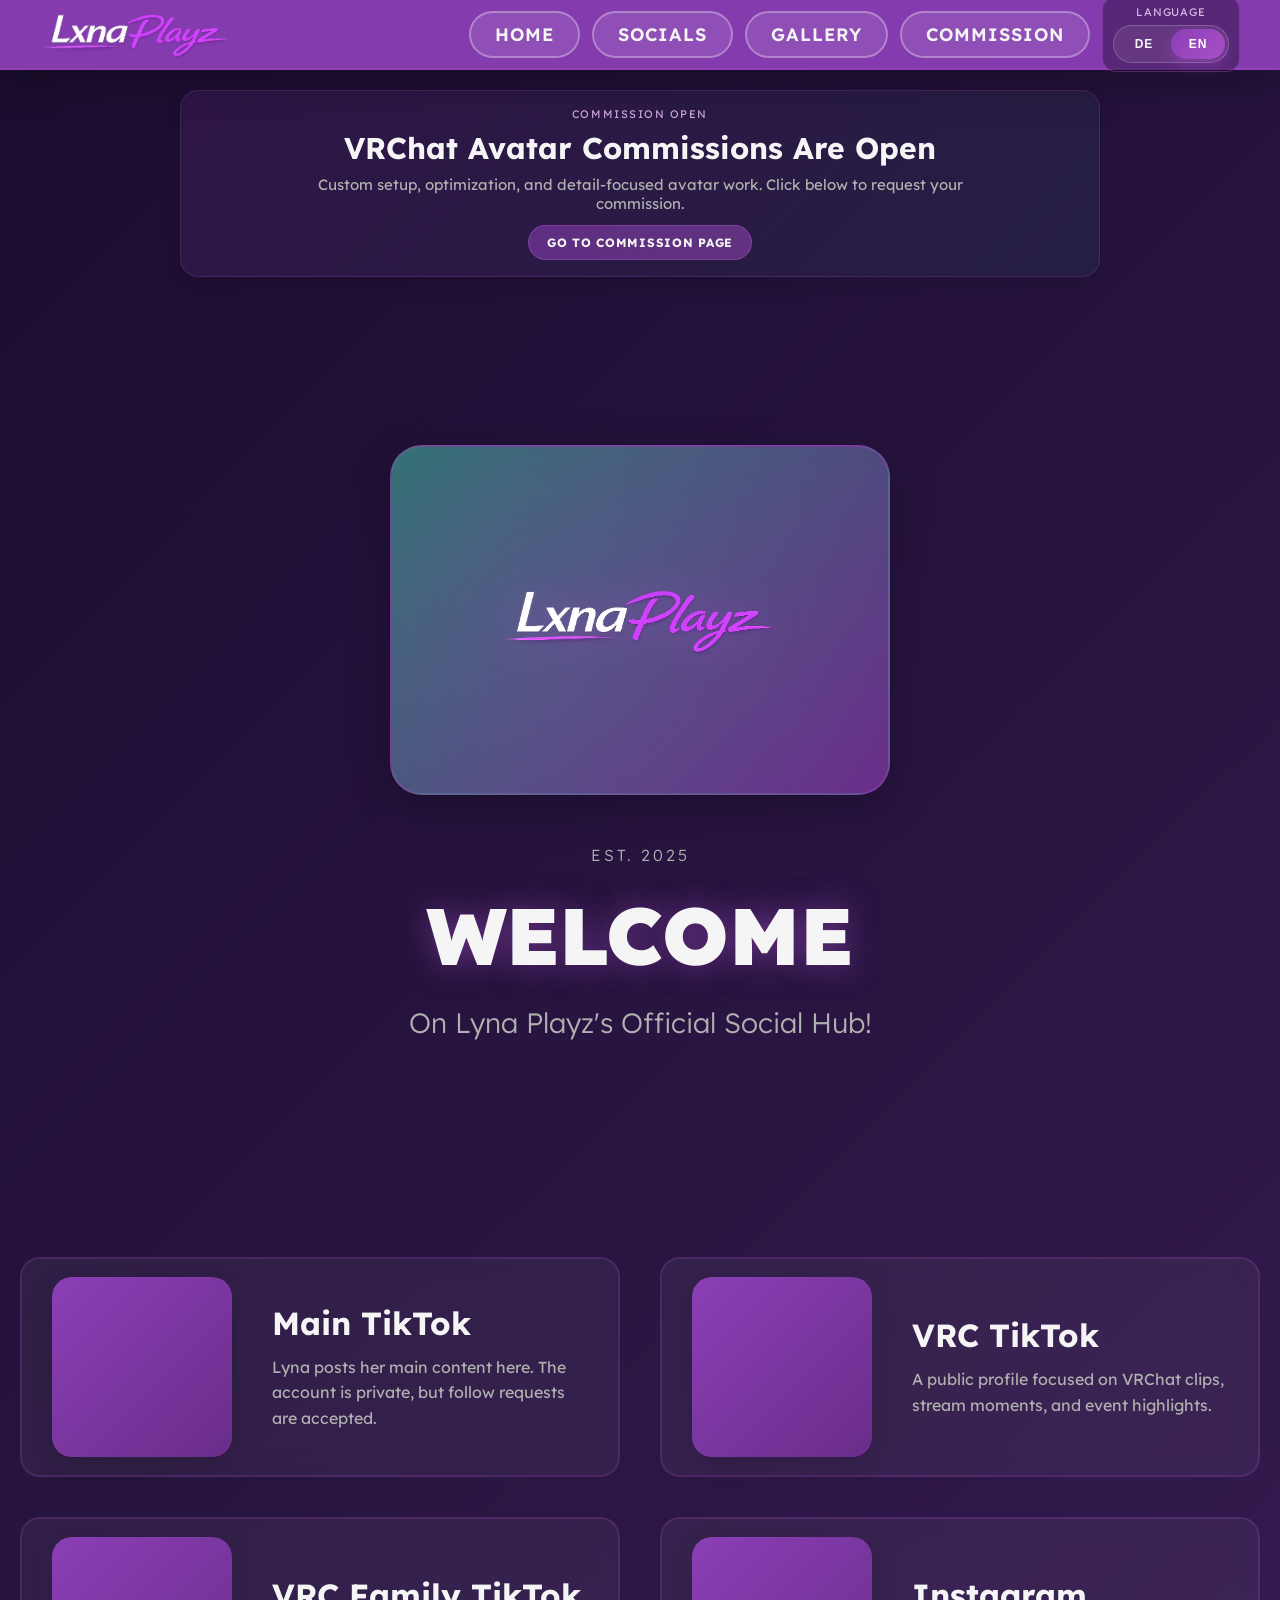
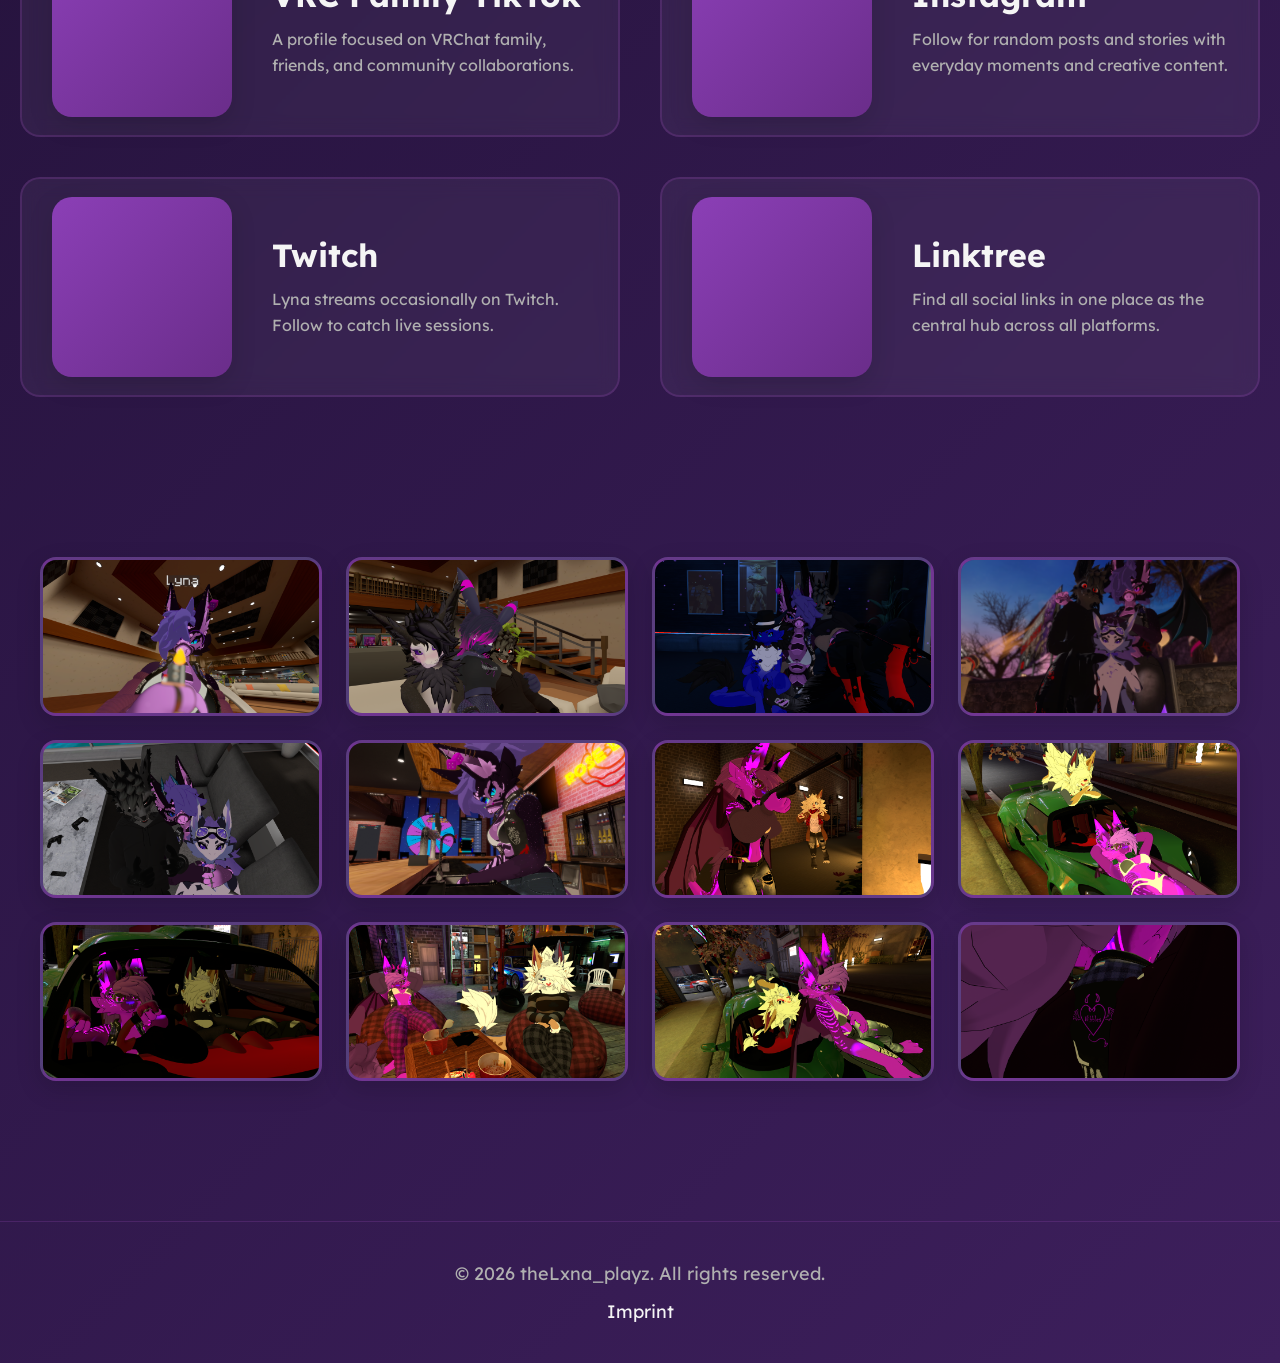
==== index.html @ 6da2b3c2 "README.md for Details" ====
<!DOCTYPE html>
<html lang="en">
<head>
    <meta charset="UTF-8">
    <meta name="viewport" content="width=device-width, initial-scale=1.0">
    <link rel="stylesheet" href="res/styles/style.css">
    <script src="https://ajax.googleapis.com/ajax/libs/jquery/3.7.1/jquery.min.js"></script>
    <script src="https://kit.fontawesome.com/4419b7770f.js" crossorigin="anonymous"></script>
    <script src="res/js/i18n.js" defer></script>
    <script src="res/js/mobile-menu.js" defer></script>
    <script src="res/js/main.js"></script>
    <title data-i18n="page_title_home">Lyna Socials - Official Social Links</title>
</head>
<body>

<!-- ============================================
     HEADER NAVIGATION
     ============================================ -->
<header id="Home">
    <div class="header-container">
        <img class="logo-text" src="res/pictures/LogoText.png" alt="Lyna Playz Logo">
    </div>

    <div class="button-container">
        <button class="menu-btn" data-scroll="landing" data-i18n="nav_home">Home</button>
        <button class="menu-btn" data-scroll="other" data-i18n="nav_socials">Socials</button>
        <button class="menu-btn" data-scroll="info" data-i18n="nav_gallery">Gallery</button>
        <a id="kommission-btn" class="menu-btn" href="Kommission.html" data-i18n="nav_commission">Commission</a>
        <div class="lang-switch" aria-label="Language switch">
            <span class="lang-switch-label" data-i18n="lang_label">Language</span>
            <div class="lang-switch-toggle" role="group" aria-label="Language switch" data-i18n-aria-label="language_switch">
                <button type="button" class="lang-btn" data-lang="de">DE</button>
                <button type="button" class="lang-btn" data-lang="en">EN</button>
            </div>
        </div>
    </div>

    <button
            class="mobile-menu-toggle"
            type="button"
            aria-controls="mobile-side-menu"
            aria-expanded="false"
            aria-label="Open menu"
            data-i18n-aria-label="mobile_menu_open"
    >
        <i class="fa-solid fa-bars" aria-hidden="true"></i>
    </button>
</header>

<aside id="mobile-side-menu" class="mobile-side-menu" aria-hidden="true">
    <div class="mobile-side-header">
        <h2 data-i18n="mobile_menu_title">Menu</h2>
        <button type="button" class="mobile-side-close" aria-label="Close menu" data-i18n-aria-label="mobile_menu_close">&times;</button>
    </div>
    <nav class="mobile-side-links" aria-label="Mobile navigation" data-i18n-aria-label="mobile_navigation">
        <a href="#landing" data-i18n="nav_home">Home</a>
        <a href="#socials" data-i18n="nav_socials">Socials</a>
        <a href="#gallery" data-i18n="nav_gallery">Gallery</a>
        <a href="Kommission.html" data-i18n="nav_commission">Commission</a>
    </nav>
    <div class="mobile-side-lang">
        <span class="lang-switch-label" data-i18n="lang_label">Language</span>
        <div class="lang-switch-toggle" role="group" aria-label="Language switch" data-i18n-aria-label="language_switch">
            <button type="button" class="lang-btn" data-lang="de">DE</button>
            <button type="button" class="lang-btn" data-lang="en">EN</button>
        </div>
    </div>
</aside>
<div class="mobile-menu-backdrop" hidden></div>

<!-- ============================================
     MAIN CONTENT
     ============================================ -->
<main>

    <section class="main-commission-banner" aria-labelledby="main-commission-banner-title">
        <p class="main-commission-banner-kicker" data-i18n="home_commission_kicker">Commission Open</p>
        <h2 id="main-commission-banner-title" data-i18n="home_commission_title">VRChat Avatar Commissions Are Open</h2>
        <p data-i18n="home_commission_text">Custom setup, optimization, and detail-focused avatar work. Click below to request your commission.</p>
        <a class="kommission-cta kommission-cta-primary" href="Kommission.html" data-i18n="home_commission_cta">Go to Commission Page</a>
    </section>

    <!-- LANDING SECTION -->
    <div id="landing" class="landing" data-section="landing">
        <div class="container">
            <div class="background-box"></div>
            <img class="logo" src="res/pictures/LogoText.png" alt="Lyna Playz">
        </div>

        <h5 class="est">Est. 2025</h5>
        <h1 class="title" data-i18n="home_welcome">WELCOME</h1>
        <h2 class="title2" data-i18n="home_subtitle">On Lyna Playz's Official Social Hub!</h2>
    </div>



    <!-- SOCIAL PLATFORMS SECTION -->
    <div id="socials" class="other" data-section="other">
        <!-- Dynamically rendered from res/js/main.js to avoid repeated card markup -->
    </div>


    <!-- GALLERY SECTION -->
    <div id="gallery" class="info" data-section="info">
        <!-- Instagram Section -->
        <div id="gallery-grid" class="insta">
            <!-- Dynamically rendered from res/js/main.js to avoid repeated slot markup -->
        </div>
    </div>

    <!-- GALLERY LIGHTBOX -->
    <div id="gallery-lightbox" class="lightbox" aria-hidden="true" hidden>
        <button type="button" class="lightbox-close" aria-label="Close image preview" data-i18n-aria-label="lightbox_close">&times;</button>
        <div class="lightbox-content" role="dialog" aria-modal="true" aria-label="Image preview" data-i18n-aria-label="lightbox_dialog">
            <img id="lightbox-image" src="" alt="Expanded gallery image" data-i18n-alt="lightbox_image_alt">
        </div>
    </div>


    <!-- FOOTER -->
    <div class="impressum">
        <p>&copy; 2026 theLxna_playz. All rights reserved.</p>
        <p><a href="impressum.html" data-i18n="footer_imprint">Imprint</a></p>
    </div>

</main>

</body>

</html>
---- res/styles/style.css ----
/* ============================================
   IMPORT & VARIABLES
   ============================================ */
@import url("https://fonts.googleapis.com/css2?family=Dongle:wght@300;400;700&family=Lexend+Deca:wght@100..900&family=Outfit:wght@100..900&display=swap");
/* ============================================
   GLOBAL RESET & BASE STYLES
   ============================================ */
* {
  -webkit-box-sizing: border-box;
          box-sizing: border-box;
  margin: 0;
  padding: 0;
}

html, body, main {
  position: relative;
  width: 100%;
  min-height: 100vh;
  margin: 0;
}

body {
  background: linear-gradient(135deg, #1a0d2e 0%, #3d1f5c 100%);
  color: #f5f5f5;
  font-family: "Lexend Deca", sans-serif;
  overflow-x: hidden;
}

main {
  display: -webkit-box;
  display: -ms-flexbox;
  display: flex;
  -webkit-box-orient: vertical;
  -webkit-box-direction: normal;
      -ms-flex-direction: column;
          flex-direction: column;
  -webkit-box-align: center;
      -ms-flex-align: center;
          align-items: center;
  -webkit-box-pack: center;
      -ms-flex-pack: center;
          justify-content: center;
  padding-top: 80px;
}

/* ============================================
   ANIMATIONS
   ============================================ */
@-webkit-keyframes rotate {
  0% {
    -webkit-transform: rotateY(0deg);
            transform: rotateY(0deg);
  }
  100% {
    -webkit-transform: rotateY(360deg);
            transform: rotateY(360deg);
  }
}
@keyframes rotate {
  0% {
    -webkit-transform: rotateY(0deg);
            transform: rotateY(0deg);
  }
  100% {
    -webkit-transform: rotateY(360deg);
            transform: rotateY(360deg);
  }
}
@-webkit-keyframes fadeInUp {
  from {
    opacity: 0;
    -webkit-transform: translateY(30px);
            transform: translateY(30px);
  }
  to {
    opacity: 1;
    -webkit-transform: translateY(0);
            transform: translateY(0);
  }
}
@keyframes fadeInUp {
  from {
    opacity: 0;
    -webkit-transform: translateY(30px);
            transform: translateY(30px);
  }
  to {
    opacity: 1;
    -webkit-transform: translateY(0);
            transform: translateY(0);
  }
}
@-webkit-keyframes hover-float {
  0%, 100% {
    -webkit-transform: translateY(0px);
            transform: translateY(0px);
  }
  50% {
    -webkit-transform: translateY(-10px);
            transform: translateY(-10px);
  }
}
@keyframes hover-float {
  0%, 100% {
    -webkit-transform: translateY(0px);
            transform: translateY(0px);
  }
  50% {
    -webkit-transform: translateY(-10px);
            transform: translateY(-10px);
  }
}
/* ============================================
   HEADER NAVIGATION
   ============================================ */
header {
  position: fixed;
  top: 0;
  left: 0;
  width: 100%;
  height: 70px;
  background: rgba(139, 63, 182, 0.95);
  backdrop-filter: blur(10px);
  display: -webkit-box;
  display: -ms-flexbox;
  display: flex;
  -webkit-box-orient: horizontal;
  -webkit-box-direction: normal;
      -ms-flex-direction: row;
          flex-direction: row;
  -webkit-box-align: center;
      -ms-flex-align: center;
          align-items: center;
  -webkit-box-pack: justify;
      -ms-flex-pack: justify;
          justify-content: space-between;
  padding: 0 40px;
  z-index: 1000;
  -webkit-box-shadow: 0 12px 40px rgba(0, 0, 0, 0.25);
          box-shadow: 0 12px 40px rgba(0, 0, 0, 0.25);
  border-bottom: 2px solid rgba(168, 80, 199, 0.3);
}
header .header-container {
  position: relative;
  width: auto;
  height: 100%;
  display: -webkit-box;
  display: -ms-flexbox;
  display: flex;
  -webkit-box-orient: horizontal;
  -webkit-box-direction: normal;
      -ms-flex-direction: row;
          flex-direction: row;
  -webkit-box-align: center;
      -ms-flex-align: center;
          align-items: center;
  -webkit-box-pack: start;
      -ms-flex-pack: start;
          justify-content: flex-start;
}
header .header-container img.logo-text {
  position: relative;
  width: auto;
  height: 50px;
  -o-object-fit: contain;
     object-fit: contain;
}
header .button-container {
  display: -webkit-box;
  display: -ms-flexbox;
  display: flex;
  -webkit-box-orient: horizontal;
  -webkit-box-direction: normal;
      -ms-flex-direction: row;
          flex-direction: row;
  gap: 12px;
  -webkit-box-align: center;
      -ms-flex-align: center;
          align-items: center;
}
header .mobile-menu-toggle {
  display: none;
  width: 48px;
  height: 48px;
  border-radius: 12px;
  border: 2px solid rgba(255, 255, 255, 0.3);
  background: rgba(255, 255, 255, 0.1);
  color: #f5f5f5;
  cursor: pointer;
}
header .mobile-menu-toggle i {
  font-size: 20px;
}
header .button-container .lang-switch {
  display: -webkit-box;
  display: -ms-flexbox;
  display: flex;
  -webkit-box-orient: vertical;
  -webkit-box-direction: normal;
      -ms-flex-direction: column;
          flex-direction: column;
  gap: 6px;
  padding: 8px 10px;
  border-radius: 14px;
  background: rgba(8, 5, 16, 0.35);
  border: 1px solid rgba(168, 80, 199, 0.45);
}
header .button-container .lang-switch-label {
  font-size: 11px;
  letter-spacing: 0.08em;
  text-transform: uppercase;
  color: #d7b7e6;
  text-align: center;
}
header .button-container .lang-switch-toggle {
  display: -webkit-box;
  display: -ms-flexbox;
  display: flex;
  background: rgba(255, 255, 255, 0.08);
  border-radius: 999px;
  padding: 3px;
  border: 1px solid rgba(255, 255, 255, 0.2);
}
header .button-container .lang-btn {
  min-width: 54px;
  border: none;
  border-radius: 999px;
  padding: 8px 12px;
  background: transparent;
  color: #f5f5f5;
  font-size: 12px;
  font-weight: 700;
  letter-spacing: 0.08em;
  cursor: pointer;
  -webkit-transition: all 0.25s ease;
  transition: all 0.25s ease;
}
header .button-container .lang-btn.is-active,
header .button-container .lang-btn.menu-btn-active {
  background: linear-gradient(135deg, #8b3fb6, #a850c7);
  color: #fff;
  -webkit-box-shadow: 0 6px 14px rgba(168, 80, 199, 0.4);
          box-shadow: 0 6px 14px rgba(168, 80, 199, 0.4);
}
header .button-container .menu-btn {
  position: relative;
  display: inline-block;
  font-family: "Lexend Deca", sans-serif;
  font-size: 18px;
  font-weight: 600;
  padding: 10px 24px;
  border: 2px solid rgba(255, 255, 255, 0.3);
  border-radius: 25px;
  color: #f5f5f5;
  background-color: rgba(255, 255, 255, 0.1);
  cursor: pointer;
  -webkit-transition: all 0.3s ease;
  transition: all 0.3s ease;
  text-transform: uppercase;
  letter-spacing: 1px;
}
header .button-container .menu-btn:hover {
  background-color: rgba(255, 255, 255, 0.2);
  border-color: rgba(255, 255, 255, 0.6);
  -webkit-transform: translateY(-2px);
          transform: translateY(-2px);
  -webkit-box-shadow: 0 4px 12px rgba(168, 80, 199, 0.4);
          box-shadow: 0 4px 12px rgba(168, 80, 199, 0.4);
}
header .button-container .menu-btn:active {
  -webkit-transform: translateY(0);
          transform: translateY(0);
}
header .button-container .menu-btn.menu-btn-active {
  border-color: rgba(255, 255, 255, 0.85);
  background-color: rgba(255, 255, 255, 0.22);
  -webkit-box-shadow: 0 4px 16px rgba(0, 0, 0, 0.22);
          box-shadow: 0 4px 16px rgba(0, 0, 0, 0.22);
}
.mobile-side-menu {
  position: fixed;
  top: 0;
  right: -320px;
  width: min(300px, 85vw);
  height: 100vh;
  background: rgba(26, 13, 46, 0.96);
  border-left: 1px solid rgba(168, 80, 199, 0.35);
  -webkit-backdrop-filter: blur(8px);
          backdrop-filter: blur(8px);
  z-index: 1200;
  padding: 20px;
  display: -webkit-box;
  display: -ms-flexbox;
  display: flex;
  -webkit-box-orient: vertical;
  -webkit-box-direction: normal;
      -ms-flex-direction: column;
          flex-direction: column;
  gap: 20px;
  -webkit-transition: right 0.3s ease;
  transition: right 0.3s ease;
}
.mobile-side-menu.is-open {
  right: 0;
}
.mobile-side-header {
  display: -webkit-box;
  display: -ms-flexbox;
  display: flex;
  -webkit-box-pack: justify;
      -ms-flex-pack: justify;
          justify-content: space-between;
  -webkit-box-align: center;
      -ms-flex-align: center;
          align-items: center;
}
.mobile-side-header h2 {
  font-size: 20px;
}
.mobile-side-close {
  width: 42px;
  height: 42px;
  border-radius: 10px;
  border: 2px solid rgba(255, 255, 255, 0.3);
  background: rgba(255, 255, 255, 0.08);
  color: #f5f5f5;
  font-size: 26px;
  line-height: 1;
  cursor: pointer;
}
.mobile-side-links {
  display: -webkit-box;
  display: -ms-flexbox;
  display: flex;
  -webkit-box-orient: vertical;
  -webkit-box-direction: normal;
      -ms-flex-direction: column;
          flex-direction: column;
  gap: 10px;
}
.mobile-side-links a {
  display: block;
  padding: 12px 14px;
  border-radius: 12px;
  border: 1px solid rgba(168, 80, 199, 0.28);
  background: rgba(255, 255, 255, 0.05);
  font-weight: 600;
}
.mobile-side-lang {
  margin-top: auto;
  display: -webkit-box;
  display: -ms-flexbox;
  display: flex;
  -webkit-box-orient: vertical;
  -webkit-box-direction: normal;
      -ms-flex-direction: column;
          flex-direction: column;
  gap: 8px;
}
.mobile-side-lang .lang-switch-label {
  font-size: 12px;
  letter-spacing: 0.08em;
  text-transform: uppercase;
  color: #d7b7e6;
}
.mobile-side-lang .lang-switch-toggle {
  display: -webkit-box;
  display: -ms-flexbox;
  display: flex;
  width: 100%;
  background: rgba(255, 255, 255, 0.08);
  border-radius: 999px;
  padding: 4px;
  border: 1px solid rgba(255, 255, 255, 0.2);
}
.mobile-side-lang .lang-btn {
  -webkit-box-flex: 1;
      -ms-flex: 1;
          flex: 1;
  border: none;
  border-radius: 999px;
  padding: 10px 12px;
  background: transparent;
  color: #f5f5f5;
  font-weight: 700;
  letter-spacing: 0.08em;
}
.mobile-side-lang .lang-btn.is-active,
.mobile-side-lang .lang-btn.menu-btn-active {
  background: linear-gradient(135deg, #8b3fb6, #a850c7);
  -webkit-box-shadow: 0 6px 14px rgba(168, 80, 199, 0.35);
          box-shadow: 0 6px 14px rgba(168, 80, 199, 0.35);
}
.mobile-menu-backdrop {
  position: fixed;
  inset: 0;
  background: rgba(0, 0, 0, 0.45);
  z-index: 1100;
}

/* ============================================
   LANDING SECTION
   ============================================ */
section.main-commission-banner {
  width: min(920px, calc(100% - 48px));
  margin-top: 10px;
  padding: 16px 18px;
  border-radius: 18px;
  border: 1px solid rgba(168, 80, 199, 0.2);
  background: linear-gradient(135deg, rgba(139, 63, 182, 0.16), rgba(40, 117, 109, 0.12));
  -webkit-box-shadow: 0 8px 18px rgba(0, 0, 0, 0.12);
          box-shadow: 0 8px 18px rgba(0, 0, 0, 0.12);
  text-align: center;
  display: -ms-grid;
  display: grid;
  gap: 8px;
}
section.main-commission-banner .main-commission-banner-kicker {
  font-size: 11px;
  letter-spacing: 0.14em;
  text-transform: uppercase;
  color: #cda8dd;
}
section.main-commission-banner h2 {
  font-size: clamp(20px, 3.2vw, 30px);
}
section.main-commission-banner p {
  max-width: 680px;
  margin: 0 auto;
  font-size: 15px;
}
section.main-commission-banner .kommission-cta {
  display: inline-block;
  justify-self: center;
  margin-top: 4px;
  border: 1px solid rgba(168, 80, 199, 0.45);
  border-radius: 999px;
  padding: 9px 18px;
  font-size: 12px;
  font-weight: 700;
  letter-spacing: 0.06em;
  text-transform: uppercase;
  background: linear-gradient(135deg, rgba(139, 63, 182, 0.55), rgba(168, 80, 199, 0.45));
}
section.main-commission-banner .kommission-cta:hover {
  -webkit-transform: translateY(-2px);
          transform: translateY(-2px);
  -webkit-box-shadow: 0 6px 12px rgba(0, 0, 0, 0.18);
          box-shadow: 0 6px 12px rgba(0, 0, 0, 0.18);
}
div.landing {
  width: 100%;
  min-height: 100vh;
  display: -webkit-box;
  display: -ms-flexbox;
  display: flex;
  -webkit-box-orient: vertical;
  -webkit-box-direction: normal;
      -ms-flex-direction: column;
          flex-direction: column;
  -webkit-box-align: center;
      -ms-flex-align: center;
          align-items: center;
  -webkit-box-pack: center;
      -ms-flex-pack: center;
          justify-content: center;
  padding: 80px 20px 50px;
  -webkit-animation: fadeInUp 0.8s ease;
          animation: fadeInUp 0.8s ease;
}
div.landing div.container {
  position: relative;
  width: 500px;
  height: 350px;
  display: -webkit-box;
  display: -ms-flexbox;
  display: flex;
  -webkit-box-orient: vertical;
  -webkit-box-direction: normal;
      -ms-flex-direction: column;
          flex-direction: column;
  -webkit-box-align: center;
      -ms-flex-align: center;
          align-items: center;
  -webkit-box-pack: center;
      -ms-flex-pack: center;
          justify-content: center;
  margin-bottom: 50px;
  -webkit-animation: hover-float 3s ease-in-out infinite;
          animation: hover-float 3s ease-in-out infinite;
}
div.landing div.container div.background-box {
  position: absolute;
  width: 100%;
  height: 100%;
  border-radius: 32px;
  background: radial-gradient(circle at 30% 50%, rgba(168, 80, 199, 0.2), transparent), linear-gradient(135deg, #28756d, #6a2d8a);
  -webkit-box-shadow: 0 12px 40px rgba(0, 0, 0, 0.25);
          box-shadow: 0 12px 40px rgba(0, 0, 0, 0.25);
  border: 2px solid rgba(168, 80, 199, 0.3);
}
div.landing div.container img.logo {
  position: absolute;
  top: 50%;
  left: 50%;
  width: 280px;
  height: 280px;
  -webkit-transform: translate(-50%, -50%);
          transform: translate(-50%, -50%);
  -webkit-filter: drop-shadow(0 0 20px rgba(168, 80, 199, 0.4));
          filter: drop-shadow(0 0 20px rgba(168, 80, 199, 0.4));
  -o-object-fit: contain;
     object-fit: contain;
  z-index: 10;
}
div.landing h5.est {
  font-size: 16px;
  font-weight: 300;
  letter-spacing: 3px;
  color: #b0b0b0;
  text-transform: uppercase;
  margin-bottom: 20px;
}
div.landing h1.title {
  font-size: 80px;
  font-weight: 900;
  text-shadow: 0 0 30px rgba(168, 80, 199, 0.5);
  margin-bottom: 20px;
  -webkit-animation: fadeInUp 1s ease;
          animation: fadeInUp 1s ease;
}
div.landing h2.title2 {
  font-size: 28px;
  font-weight: 300;
  color: #b0b0b0;
  text-align: center;
  max-width: 600px;
  -webkit-animation: fadeInUp 1.2s ease;
          animation: fadeInUp 1.2s ease;
}

/* ============================================
   INFO SECTION - SOCIAL MEDIA SHOWCASE
   ============================================ */
div.info {
  width: 100%;
  min-height: auto;
  padding: 80px 20px;
  display: -webkit-box;
  display: -ms-flexbox;
  display: flex;
  -webkit-box-orient: vertical;
  -webkit-box-direction: normal;
      -ms-flex-direction: column;
          flex-direction: column;
  -webkit-box-align: center;
      -ms-flex-align: center;
          align-items: center;
  -webkit-box-pack: center;
      -ms-flex-pack: center;
          justify-content: center;
  gap: 60px;
}
div.info div.youtube,
div.info div.insta {
  width: 100%;
  max-width: 1200px;
  display: -webkit-box;
  display: -ms-flexbox;
  display: flex;
  -webkit-box-orient: horizontal;
  -webkit-box-direction: normal;
      -ms-flex-direction: row;
          flex-direction: row;
  -webkit-box-align: center;
      -ms-flex-align: center;
          align-items: center;
  -webkit-box-pack: center;
      -ms-flex-pack: center;
          justify-content: center;
  gap: 30px;
  overflow-x: auto;
  padding: 20px 0;
  scroll-behavior: smooth;
}
div.info div.youtube::-webkit-scrollbar,
div.info div.insta::-webkit-scrollbar {
  height: 8px;
}
div.info div.youtube::-webkit-scrollbar-track,
div.info div.insta::-webkit-scrollbar-track {
  background: rgba(255, 255, 255, 0.05);
  border-radius: 10px;
}
div.info div.youtube::-webkit-scrollbar-thumb,
div.info div.insta::-webkit-scrollbar-thumb {
  background: rgba(168, 80, 199, 0.5);
  border-radius: 10px;
}
div.info div.youtube::-webkit-scrollbar-thumb:hover,
div.info div.insta::-webkit-scrollbar-thumb:hover {
  background: rgba(168, 80, 199, 0.7);
}
div.info div.insta {
  width: min(1320px, 100%);
  display: -ms-grid;
  display: grid;
  -ms-grid-columns: minmax(0, 1fr) 24px minmax(0, 1fr) 24px minmax(0, 1fr) 24px minmax(0, 1fr);
  grid-template-columns: repeat(4, minmax(0, 1fr));
  gap: 24px;
  overflow: visible;
  padding: 0;
}
div.info .yt-logo,
div.info .insta-logo {
  width: 180px;
  height: 180px;
  -ms-flex-negative: 0;
      flex-shrink: 0;
  -webkit-filter: drop-shadow(0 4px 12px rgba(0, 0, 0, 0.2));
          filter: drop-shadow(0 4px 12px rgba(0, 0, 0, 0.2));
}
div.info img.bilder {
  width: 300px;
  height: 200px;
  -ms-flex-negative: 0;
      flex-shrink: 0;
  border-radius: 16px;
  border: 3px solid rgba(168, 80, 199, 0.3);
  -o-object-fit: cover;
     object-fit: cover;
  -webkit-transition: all 0.3s ease;
  transition: all 0.3s ease;
  -webkit-box-shadow: 0 8px 25px rgba(0, 0, 0, 0.15);
          box-shadow: 0 8px 25px rgba(0, 0, 0, 0.15);
  cursor: pointer;
}
div.info img.bilder:hover {
  -webkit-transform: scale(1.05) translateY(-5px);
          transform: scale(1.05) translateY(-5px);
  border-color: rgba(168, 80, 199, 0.6);
  -webkit-box-shadow: 0 12px 40px rgba(0, 0, 0, 0.25);
          box-shadow: 0 12px 40px rgba(0, 0, 0, 0.25);
}
div.info div.post-slot {
  width: 100%;
}
div.info div.image-slot {
  width: 100%;
  aspect-ratio: 16/9;
  -ms-flex-negative: 0;
      flex-shrink: 0;
  display: -webkit-box;
  display: -ms-flexbox;
  display: flex;
  -webkit-box-orient: vertical;
  -webkit-box-direction: normal;
      -ms-flex-direction: column;
          flex-direction: column;
  -webkit-box-align: center;
      -ms-flex-align: center;
          align-items: center;
  -webkit-box-pack: center;
      -ms-flex-pack: center;
          justify-content: center;
  border-radius: 16px;
  border: 3px solid rgba(168, 80, 199, 0.3);
  overflow: hidden;
  background: linear-gradient(135deg, rgba(139, 63, 182, 0.45), rgba(40, 117, 109, 0.35));
  -webkit-box-shadow: 0 8px 25px rgba(0, 0, 0, 0.15);
          box-shadow: 0 8px 25px rgba(0, 0, 0, 0.15);
  -webkit-transition: all 0.3s ease;
  transition: all 0.3s ease;
  cursor: pointer;
}
div.info div.image-slot:hover {
  -webkit-transform: scale(1.05) translateY(-8px);
          transform: scale(1.05) translateY(-8px);
  border-color: rgba(168, 80, 199, 0.6);
  -webkit-box-shadow: 0 12px 40px rgba(0, 0, 0, 0.25);
          box-shadow: 0 12px 40px rgba(0, 0, 0, 0.25);
}
div.info div.image-slot img.slot-image {
  width: 100%;
  height: 100%;
  -o-object-fit: cover;
     object-fit: cover;
  display: block;
}

/* ============================================
   OTHER SECTION - SOCIAL PLATFORMS
   ============================================ */
div.other {
  width: 100%;
  min-height: auto;
  padding: 80px 20px;
  max-width: 1320px;
  display: -ms-grid;
  display: grid;
  -ms-grid-columns: minmax(0, 1fr) 40px minmax(0, 1fr);
  grid-template-columns: repeat(2, minmax(0, 1fr));
  -webkit-box-align: stretch;
      -ms-flex-align: stretch;
          align-items: stretch;
  gap: 40px;
}
div.other div.other-container {
  width: 100%;
  height: 220px;
  display: -webkit-box;
  display: -ms-flexbox;
  display: flex;
  -webkit-box-orient: horizontal;
  -webkit-box-direction: normal;
      -ms-flex-direction: row;
          flex-direction: row;
  -webkit-box-align: center;
      -ms-flex-align: center;
          align-items: center;
  -webkit-box-pack: start;
      -ms-flex-pack: start;
          justify-content: flex-start;
  gap: 40px;
  padding: 30px;
  background: rgba(255, 255, 255, 0.05);
  border-radius: 20px;
  border: 2px solid rgba(168, 80, 199, 0.2);
  -webkit-transition: all 0.3s ease;
  transition: all 0.3s ease;
  backdrop-filter: blur(10px);
}
div.other div.other-container:hover {
  background: rgba(255, 255, 255, 0.08);
  border-color: rgba(168, 80, 199, 0.5);
  -webkit-transform: translateX(10px);
          transform: translateX(10px);
  -webkit-box-shadow: 0 8px 25px rgba(0, 0, 0, 0.15);
          box-shadow: 0 8px 25px rgba(0, 0, 0, 0.15);
}
div.other div.other-container:last-of-type {
  margin-bottom: 0;
}
div.other div.other-container div.icon-container {
  width: 180px;
  height: 180px;
  min-width: 180px;
  display: -webkit-box;
  display: -ms-flexbox;
  display: flex;
  -webkit-box-orient: vertical;
  -webkit-box-direction: normal;
      -ms-flex-direction: column;
          flex-direction: column;
  -webkit-box-align: center;
      -ms-flex-align: center;
          align-items: center;
  -webkit-box-pack: center;
      -ms-flex-pack: center;
          justify-content: center;
  background: linear-gradient(135deg, #8b3fb6, #6a2d8a);
  border-radius: 20px;
  -webkit-box-shadow: 0 8px 25px rgba(0, 0, 0, 0.15);
          box-shadow: 0 8px 25px rgba(0, 0, 0, 0.15);
  -webkit-transition: all 0.3s ease;
  transition: all 0.3s ease;
}
div.other div.other-container div.icon-container button {
  width: 100%;
  height: 100%;
  background-color: transparent;
  color: #f5f5f5;
  border: none;
  border-radius: 20px;
  outline: none;
  cursor: pointer;
  -webkit-transition: all 0.3s ease;
  transition: all 0.3s ease;
  display: -webkit-box;
  display: -ms-flexbox;
  display: flex;
  -webkit-box-align: center;
      -ms-flex-align: center;
          align-items: center;
  -webkit-box-pack: center;
      -ms-flex-pack: center;
          justify-content: center;
}
div.other div.other-container div.icon-container button:hover {
  -webkit-transform: scale(1.1);
          transform: scale(1.1);
  background: rgba(255, 255, 255, 0.1);
}
div.other div.other-container div.icon-container button:active {
  -webkit-transform: scale(0.95);
          transform: scale(0.95);
}
div.other div.other-container div.icon-container button i {
  font-size: 90px;
  color: #f5f5f5;
}
div.other div.other-container div.icon-container button i.fa-ko-fi::before {
  content: "\f0f4";
  display: inline-block;
  font-size: 1em;
  line-height: 0.45em;
  margin: -0.45em 0 0 -0.2em;
  overflow-y: hidden;
  padding-top: 0.45em;
}
div.other div.other-container div.icon-container button i.fa-ko-fi::after {
  color: #8b3fb6;
  content: "\f004";
  font-size: 45%;
  font-weight: 900;
  margin: 0.7em 0 0 -2em;
  position: absolute;
}
div.other div.other-container div.details-container {
  -webkit-box-flex: 1;
      -ms-flex: 1;
          flex: 1;
  height: 100%;
  display: -webkit-box;
  display: -ms-flexbox;
  display: flex;
  -webkit-box-orient: vertical;
  -webkit-box-direction: normal;
      -ms-flex-direction: column;
          flex-direction: column;
  -webkit-box-align: start;
      -ms-flex-align: start;
          align-items: flex-start;
  -webkit-box-pack: center;
      -ms-flex-pack: center;
          justify-content: center;
  gap: 12px;
}
div.other div.other-container div.details-container h1 {
  font-size: 32px;
  font-weight: 700;
  color: #f5f5f5;
}
div.other div.other-container div.details-container p {
  font-family: "Lexend Deca", sans-serif;
  font-size: 16px;
  font-weight: 400;
  color: #b0b0b0;
  line-height: 1.6;
}

/* ============================================
   TYPOGRAPHY
   ============================================ */
p {
  font-family: "Lexend Deca", sans-serif;
  font-size: 18px;
  margin: 0;
  color: #b0b0b0;
}

h1, h2, h3, h4, h5, h6 {
  margin: 0;
  padding: 0;
  font-family: "Lexend Deca", sans-serif;
  color: #f5f5f5;
}

h5 {
  font-weight: 300;
}

/* ============================================
   LINKS
   ============================================ */
a {
  text-decoration: none;
  color: #f5f5f5;
  -webkit-transition: all 0.3s ease;
  transition: all 0.3s ease;
}
a:hover {
  color: #a850c7;
}

/* ============================================
   FOOTER
   ============================================ */
div.impressum {
  display: -webkit-box;
  display: -ms-flexbox;
  display: flex;
  -webkit-box-orient: vertical;
  -webkit-box-direction: normal;
      -ms-flex-direction: column;
          flex-direction: column;
  -webkit-box-align: center;
      -ms-flex-align: center;
          align-items: center;
  -webkit-box-pack: center;
      -ms-flex-pack: center;
          justify-content: center;
  width: 100%;
  padding: 40px 20px;
  gap: 15px;
  text-align: center;
  color: #b0b0b0;
  font-size: 14px;
  border-top: 1px solid rgba(168, 80, 199, 0.2);
  margin-top: 60px;
}

/* ============================================
   KOMMISSION PAGE
   ============================================ */
body.kommission-page main {
  width: 100%;
  max-width: 1280px;
  margin: 0 auto;
  padding: 110px 20px 30px;
  -webkit-box-pack: start;
      -ms-flex-pack: start;
          justify-content: flex-start;
  gap: 28px;
}
body.kommission-page section {
  width: 100%;
  background: rgba(255, 255, 255, 0.05);
  border: 1px solid rgba(168, 80, 199, 0.25);
  border-radius: 24px;
  -webkit-backdrop-filter: blur(8px);
          backdrop-filter: blur(8px);
  padding: 40px;
  -webkit-box-shadow: 0 16px 40px rgba(0, 0, 0, 0.2);
          box-shadow: 0 16px 40px rgba(0, 0, 0, 0.2);
}
body.kommission-page h1 {
  font-size: clamp(34px, 5vw, 56px);
  line-height: 1.1;
}
body.kommission-page h2 {
  font-size: clamp(28px, 4vw, 38px);
  margin-bottom: 16px;
}
body.kommission-page h3 {
  font-size: 22px;
}
body.kommission-page p {
  font-size: 17px;
  line-height: 1.7;
}
body.kommission-page .kommission-kicker {
  display: inline-block;
  font-size: 13px;
  letter-spacing: 0.2em;
  text-transform: uppercase;
  color: #d7b7e6;
  margin-bottom: 14px;
}
body.kommission-page .kommission-hero {
  background: radial-gradient(circle at top right, rgba(168, 80, 199, 0.25), transparent 45%), linear-gradient(135deg, rgba(40, 117, 109, 0.45), rgba(139, 63, 182, 0.35));
}
body.kommission-page .kommission-hero p {
  max-width: 760px;
}
body.kommission-page .kommission-actions {
  display: -webkit-box;
  display: -ms-flexbox;
  display: flex;
  -ms-flex-wrap: wrap;
      flex-wrap: wrap;
  gap: 14px;
  margin-top: 24px;
}
body.kommission-page .kommission-cta {
  border: 2px solid rgba(255, 255, 255, 0.25);
  border-radius: 999px;
  padding: 12px 22px;
  font-size: 14px;
  font-weight: 700;
  letter-spacing: 0.06em;
  text-transform: uppercase;
  background: rgba(255, 255, 255, 0.06);
  -webkit-transition: all 0.25s ease;
  transition: all 0.25s ease;
}
body.kommission-page .kommission-cta:hover {
  -webkit-transform: translateY(-2px);
          transform: translateY(-2px);
  border-color: rgba(255, 255, 255, 0.8);
  -webkit-box-shadow: 0 12px 24px rgba(0, 0, 0, 0.25);
          box-shadow: 0 12px 24px rgba(0, 0, 0, 0.25);
}
body.kommission-page .kommission-cta-primary {
  border-color: rgba(168, 80, 199, 0.6);
  background: linear-gradient(135deg, rgba(139, 63, 182, 0.9), rgba(168, 80, 199, 0.7));
}
body.kommission-page .kommission-card-grid {
  display: -ms-grid;
  display: grid;
  -ms-grid-columns: minmax(0, 1fr) 20px minmax(0, 1fr) 20px minmax(0, 1fr);
  grid-template-columns: repeat(3, minmax(0, 1fr));
  gap: 20px;
}
body.kommission-page .kommission-card {
  height: 100%;
  padding: 26px;
  border-radius: 18px;
  border: 1px solid rgba(168, 80, 199, 0.25);
  background: rgba(10, 6, 18, 0.35);
}
body.kommission-page .kommission-card i {
  font-size: 30px;
  color: #d7b7e6;
  margin-bottom: 16px;
}
body.kommission-page .kommission-process {
  background: rgba(14, 10, 24, 0.55);
}
body.kommission-page .kommission-steps {
  display: -ms-grid;
  display: grid;
  -ms-grid-columns: minmax(0, 1fr) 18px minmax(0, 1fr) 18px minmax(0, 1fr) 18px minmax(0, 1fr);
  grid-template-columns: repeat(4, minmax(0, 1fr));
  gap: 18px;
}
body.kommission-page .kommission-step {
  border-radius: 16px;
  padding: 22px;
  background: rgba(255, 255, 255, 0.03);
  border: 1px solid rgba(168, 80, 199, 0.2);
}
body.kommission-page .kommission-step span {
  display: inline-block;
  width: 34px;
  height: 34px;
  border-radius: 50%;
  text-align: center;
  line-height: 34px;
  font-weight: 700;
  margin-bottom: 10px;
  color: #fff;
  background: linear-gradient(135deg, #8b3fb6, #a850c7);
}
body.kommission-page .kommission-price-card {
  text-align: left;
}
body.kommission-page .kommission-price-card.featured {
  border-color: rgba(168, 80, 199, 0.8);
  background: linear-gradient(160deg, rgba(168, 80, 199, 0.25), rgba(15, 10, 22, 0.35));
}
body.kommission-page .kommission-price {
  font-size: 28px;
  color: #f5f5f5;
  margin: 10px 0 8px;
}
body.kommission-page .kommission-faq-list {
  display: -ms-grid;
  display: grid;
  gap: 14px;
}
body.kommission-page .kommission-faq-list article {
  background: rgba(10, 6, 18, 0.35);
  border: 1px solid rgba(168, 80, 199, 0.2);
  border-radius: 16px;
  padding: 20px;
}
body.kommission-page .kommission-qualifications-list {
  margin: 0;
  padding-left: 20px;
  display: -ms-grid;
  display: grid;
  gap: 10px;
}
body.kommission-page .kommission-qualifications-list li {
  font-size: 17px;
  line-height: 1.6;
  color: #d0d0d0;
}
body.kommission-page .kommission-contact {
  text-align: center;
  background: linear-gradient(130deg, rgba(40, 117, 109, 0.35), rgba(139, 63, 182, 0.35));
}
body.kommission-page .kommission-contact p {
  margin: 0 auto;
  max-width: 720px;
}
body.kommission-page .kommission-contact .kommission-actions {
  -webkit-box-pack: center;
      -ms-flex-pack: center;
          justify-content: center;
}

/* ============================================
   BEISPIELE PAGE
   ============================================ */
body.beispiele-page main {
  width: 100%;
  max-width: 1280px;
  margin: 0 auto;
  padding: 110px 20px 30px;
  -webkit-box-pack: start;
      -ms-flex-pack: start;
          justify-content: flex-start;
  gap: 28px;
}
body.beispiele-page section {
  width: 100%;
  background: rgba(255, 255, 255, 0.05);
  border: 1px solid rgba(168, 80, 199, 0.25);
  border-radius: 24px;
  -webkit-backdrop-filter: blur(8px);
          backdrop-filter: blur(8px);
  padding: 40px;
  -webkit-box-shadow: 0 16px 40px rgba(0, 0, 0, 0.2);
          box-shadow: 0 16px 40px rgba(0, 0, 0, 0.2);
}
body.beispiele-page .beispiele-hero {
  background: radial-gradient(circle at top right, rgba(168, 80, 199, 0.25), transparent 45%), linear-gradient(135deg, rgba(40, 117, 109, 0.45), rgba(139, 63, 182, 0.35));
}
body.beispiele-page .beispiele-kicker {
  display: inline-block;
  font-size: 13px;
  letter-spacing: 0.2em;
  text-transform: uppercase;
  color: #d7b7e6;
  margin-bottom: 14px;
}
body.beispiele-page .beispiele-hero h1 {
  font-size: clamp(34px, 5vw, 56px);
  line-height: 1.1;
}
body.beispiele-page .beispiele-hero p {
  max-width: 760px;
  font-size: 17px;
  line-height: 1.7;
}
body.beispiele-page .beispiel-header {
  margin-bottom: 20px;
}
body.beispiele-page .beispiel-header h2 {
  font-size: clamp(28px, 4vw, 38px);
  margin-bottom: 8px;
}
body.beispiele-page .beispiel-grid {
  display: -ms-grid;
  display: grid;
  -ms-grid-columns: minmax(0, 1fr) 20px minmax(0, 1fr) 20px minmax(0, 1fr);
  grid-template-columns: repeat(3, minmax(0, 1fr));
  gap: 20px;
}
body.beispiele-page .beispiel-item {
  margin: 0;
  border-radius: 16px;
  overflow: hidden;
  border: 2px solid rgba(168, 80, 199, 0.3);
  background: rgba(10, 6, 18, 0.35);
  -webkit-box-shadow: 0 10px 24px rgba(0, 0, 0, 0.2);
          box-shadow: 0 10px 24px rgba(0, 0, 0, 0.2);
}
body.beispiele-page .beispiel-item img {
  width: 100%;
  aspect-ratio: 16/9;
  -o-object-fit: cover;
     object-fit: cover;
  display: block;
}

/* ============================================
   IMPRESSUM PAGE
   ============================================ */
body.impressum-page main {
  width: 100%;
  max-width: 1080px;
  margin: 0 auto;
  padding: 110px 20px 30px;
  -webkit-box-pack: start;
      -ms-flex-pack: start;
          justify-content: flex-start;
}
body.impressum-page .impressum-card {
  width: 100%;
  background: rgba(255, 255, 255, 0.05);
  border: 1px solid rgba(168, 80, 199, 0.25);
  border-radius: 24px;
  -webkit-backdrop-filter: blur(8px);
          backdrop-filter: blur(8px);
  padding: 36px;
  -webkit-box-shadow: 0 16px 40px rgba(0, 0, 0, 0.2);
          box-shadow: 0 16px 40px rgba(0, 0, 0, 0.2);
}
body.impressum-page .impressum-card h1 {
  font-size: clamp(34px, 5vw, 48px);
  margin-bottom: 12px;
}
body.impressum-page .impressum-card h2 {
  font-size: clamp(22px, 3vw, 30px);
  margin: 24px 0 10px;
}
body.impressum-page .impressum-card p {
  line-height: 1.7;
  color: #d0d0d0;
}
body.impressum-page .impressum-card .impressum-note {
  font-size: 15px;
  color: #d7b7e6;
}


/* ============================================
   MEDIA QUERIES
   ============================================ */
@media (max-width: 1024px) {
  div.other {
    -ms-grid-columns: 1fr;
    grid-template-columns: 1fr;
  }
  div.other div.other-container {
    height: auto;
    -webkit-box-orient: vertical;
    -webkit-box-direction: normal;
        -ms-flex-direction: column;
            flex-direction: column;
    gap: 20px;
  }
  div.other div.other-container div.icon-container {
    width: 140px;
    height: 140px;
    min-width: 140px;
  }
  div.other div.other-container div.details-container h1 {
    font-size: 24px;
  }
  div.other div.other-container div.details-container p {
    font-size: 14px;
  }
}
@media (max-width: 768px) {
  header {
    padding: 0 20px;
    height: 60px;
  }
  header .header-container img.logo-text {
    height: 40px;
  }
  header .button-container {
    display: none;
  }
  header .mobile-menu-toggle {
    display: inline-block;
  }
  main {
    padding-top: 70px;
  }
  div.landing {
    padding: 60px 20px;
  }
  section.main-commission-banner {
    width: calc(100% - 28px);
    margin-top: 6px;
    padding: 14px 14px;
  }
  div.landing div.container {
    width: 350px;
    height: 250px;
  }
  div.landing div.container img.logo {
    width: 600px;
    height: 600px;
  }
  div.landing h1.title {
    font-size: 50px;
  }
  div.landing h2.title2 {
    font-size: 18px;
  }
  div.info {
    gap: 40px;
  }
  div.info div.youtube,
  div.info div.insta {
    gap: 20px;
  }
  div.info div.insta {
    -ms-grid-columns: minmax(0, 1fr) 20px minmax(0, 1fr);
    grid-template-columns: repeat(2, minmax(0, 1fr));
    gap: 20px;
  }
  div.info img.bilder {
    width: 200px;
    height: 140px;
  }
  div.info div.post-slot {
    width: 100%;
  }
  div.info .yt-logo,
  div.info .insta-logo {
    width: 120px;
    height: 120px;
  }
  div.other {
    padding: 60px 20px;
    gap: 25px;
  }
  div.other div.other-container {
    -webkit-box-orient: vertical;
    -webkit-box-direction: normal;
        -ms-flex-direction: column;
            flex-direction: column;
    height: auto;
    gap: 20px;
    padding: 20px;
  }
  body.kommission-page section {
    padding: 28px;
  }
  body.kommission-page .kommission-card-grid {
    -ms-grid-columns: minmax(0, 1fr) 16px minmax(0, 1fr);
    grid-template-columns: repeat(2, minmax(0, 1fr));
    gap: 16px;
  }
  body.kommission-page .kommission-steps {
    -ms-grid-columns: minmax(0, 1fr) 16px minmax(0, 1fr);
    grid-template-columns: repeat(2, minmax(0, 1fr));
    gap: 16px;
  }
  body.beispiele-page section {
    padding: 28px;
  }
  body.beispiele-page .beispiel-grid {
    -ms-grid-columns: minmax(0, 1fr) 16px minmax(0, 1fr);
    grid-template-columns: repeat(2, minmax(0, 1fr));
    gap: 16px;
  }
  body.impressum-page .impressum-card {
    padding: 28px;
  }
}
@media (max-width: 480px) {
  header .mobile-menu-toggle {
    width: 44px;
    height: 44px;
  }
  div.landing h1.title {
    font-size: 36px;
  }
  div.landing h2.title2 {
    font-size: 14px;
  }
  section.main-commission-banner h2 {
    font-size: 20px;
  }
  div.landing div.container {
    width: 280px;
    height: 200px;
  }
  div.landing div.container img.logo {
    width: 160px;
    height: 160px;
  }
  div.info div.post-slot {
    width: 100%;
  }
  div.info div.insta {
    -ms-grid-columns: 1fr;
    grid-template-columns: 1fr;
  }
  div.other div.other-container div.icon-container {
    width: 120px;
    height: 120px;
  }
  div.other div.other-container div.icon-container button i {
    font-size: 60px;
  }
  div.other div.other-container div.details-container h1 {
    font-size: 20px;
  }
  div.other div.other-container div.details-container p {
    font-size: 12px;
  }
  body.kommission-page main {
    padding-top: 88px;
  }
  body.kommission-page section {
    padding: 22px;
    border-radius: 18px;
  }
  body.kommission-page .kommission-card-grid,
  body.kommission-page .kommission-steps {
    -ms-grid-columns: 1fr;
    grid-template-columns: 1fr;
  }
  body.kommission-page .kommission-price {
    font-size: 24px;
  }
  body.beispiele-page main {
    padding-top: 88px;
  }
  body.beispiele-page section {
    padding: 22px;
    border-radius: 18px;
  }
  body.beispiele-page .beispiel-grid {
    -ms-grid-columns: 1fr;
    grid-template-columns: 1fr;
  }
  body.impressum-page main {
    padding-top: 88px;
  }
  body.impressum-page .impressum-card {
    padding: 22px;
    border-radius: 18px;
  }
}
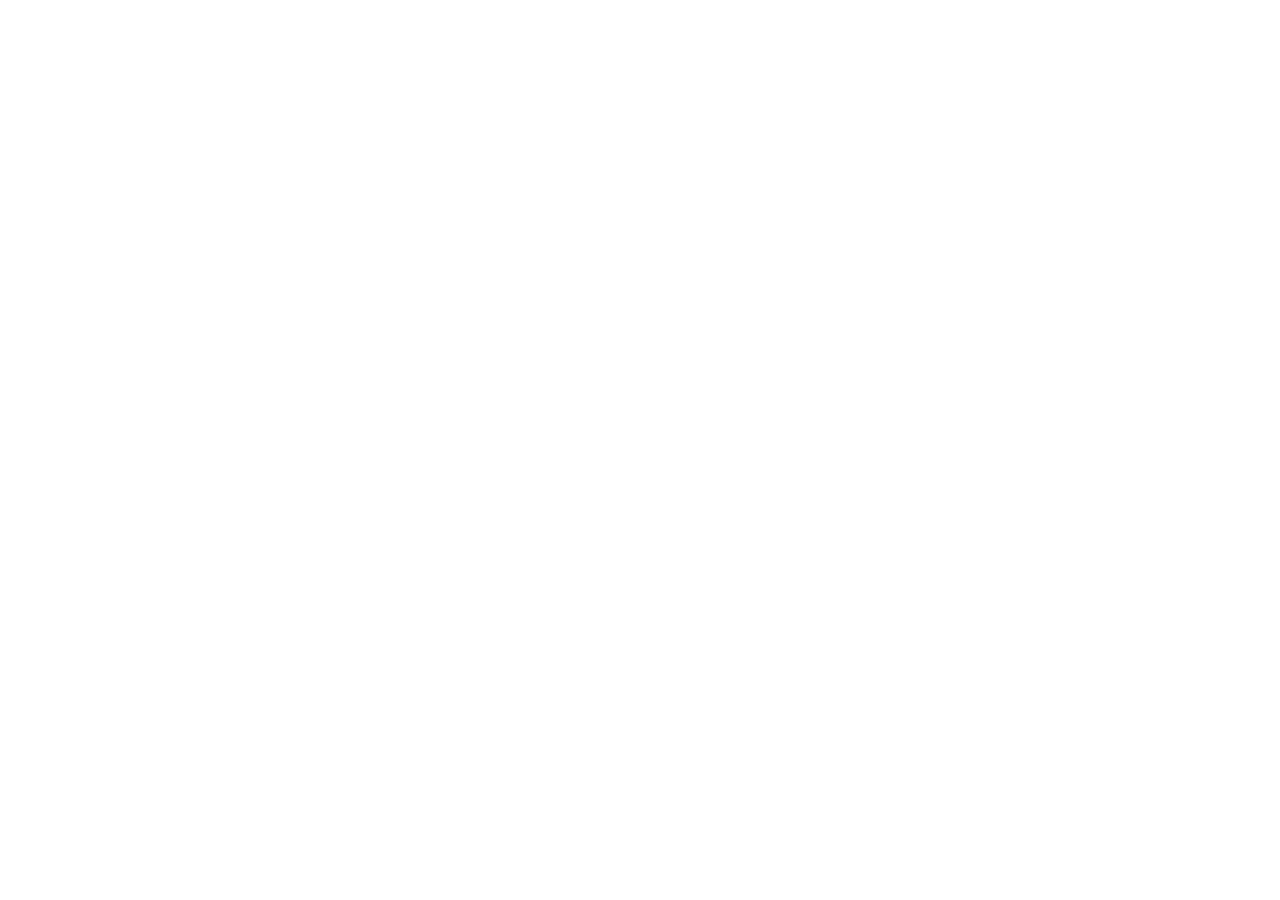
==== commit 2ea968e2: "Deprecated Website" ====
--- a/index.html
+++ b/index.html
@@ -1,130 +1,55 @@
 <!DOCTYPE html>
-<html lang="en">
+<html lang="de">
 <head>
     <meta charset="UTF-8">
     <meta name="viewport" content="width=device-width, initial-scale=1.0">
-    <link rel="stylesheet" href="res/styles/style.css">
-    <script src="https://ajax.googleapis.com/ajax/libs/jquery/3.7.1/jquery.min.js"></script>
-    <script src="https://kit.fontawesome.com/4419b7770f.js" crossorigin="anonymous"></script>
-    <script src="res/js/i18n.js" defer></script>
-    <script src="res/js/mobile-menu.js" defer></script>
-    <script src="res/js/main.js"></script>
-    <title data-i18n="page_title_home">Lyna Socials - Official Social Links</title>
+    <title>Website umgezogen - theLxna_playz</title>
+    <meta name="description" content="Diese Website ist veraltet und wurde auf https://lxnaplayz.site umgezogen.">
+    <link rel="canonical" href="https://lxnaplayz.site">
+    <style>
+        :root {
+            color-scheme: dark;
+        }
+
+        body {
+            margin: 0;
+            min-height: 100vh;
+            display: grid;
+            place-items: center;
+            font-family: Arial, Helvetica, sans-serif;
+            background: #111;
+            color: #f5f5f5;
+            text-align: center;
+            padding: 24px;
+        }
+
+        main {
+            max-width: 560px;
+        }
+
+        a {
+            color: #8b5cf6;
+            font-weight: 700;
+        }
+    </style>
+    <script>
+        (function () {
+            var targetUrl = "https://lxnaplayz.site";
+            if (window.location.href.indexOf(targetUrl) !== 0) {
+                window.location.replace(targetUrl);
+            }
+        })();
+    </script>
 </head>
 <body>
-
-<!-- ============================================
-     HEADER NAVIGATION
-     ============================================ -->
-<header id="Home">
-    <div class="header-container">
-        <img class="logo-text" src="res/pictures/LogoText.png" alt="Lyna Playz Logo">
-    </div>
-
-    <div class="button-container">
-        <button class="menu-btn" data-scroll="landing" data-i18n="nav_home">Home</button>
-        <button class="menu-btn" data-scroll="other" data-i18n="nav_socials">Socials</button>
-        <button class="menu-btn" data-scroll="info" data-i18n="nav_gallery">Gallery</button>
-        <a id="kommission-btn" class="menu-btn" href="Kommission.html" data-i18n="nav_commission">Commission</a>
-        <div class="lang-switch" aria-label="Language switch">
-            <span class="lang-switch-label" data-i18n="lang_label">Language</span>
-            <div class="lang-switch-toggle" role="group" aria-label="Language switch" data-i18n-aria-label="language_switch">
-                <button type="button" class="lang-btn" data-lang="de">DE</button>
-                <button type="button" class="lang-btn" data-lang="en">EN</button>
-            </div>
-        </div>
-    </div>
-
-    <button
-            class="mobile-menu-toggle"
-            type="button"
-            aria-controls="mobile-side-menu"
-            aria-expanded="false"
-            aria-label="Open menu"
-            data-i18n-aria-label="mobile_menu_open"
-    >
-        <i class="fa-solid fa-bars" aria-hidden="true"></i>
-    </button>
-</header>
-
-<aside id="mobile-side-menu" class="mobile-side-menu" aria-hidden="true">
-    <div class="mobile-side-header">
-        <h2 data-i18n="mobile_menu_title">Menu</h2>
-        <button type="button" class="mobile-side-close" aria-label="Close menu" data-i18n-aria-label="mobile_menu_close">&times;</button>
-    </div>
-    <nav class="mobile-side-links" aria-label="Mobile navigation" data-i18n-aria-label="mobile_navigation">
-        <a href="#landing" data-i18n="nav_home">Home</a>
-        <a href="#socials" data-i18n="nav_socials">Socials</a>
-        <a href="#gallery" data-i18n="nav_gallery">Gallery</a>
-        <a href="Kommission.html" data-i18n="nav_commission">Commission</a>
-    </nav>
-    <div class="mobile-side-lang">
-        <span class="lang-switch-label" data-i18n="lang_label">Language</span>
-        <div class="lang-switch-toggle" role="group" aria-label="Language switch" data-i18n-aria-label="language_switch">
-            <button type="button" class="lang-btn" data-lang="de">DE</button>
-            <button type="button" class="lang-btn" data-lang="en">EN</button>
-        </div>
-    </div>
-</aside>
-<div class="mobile-menu-backdrop" hidden></div>
-
-<!-- ============================================
-     MAIN CONTENT
-     ============================================ -->
 <main>
-
-    <section class="main-commission-banner" aria-labelledby="main-commission-banner-title">
-        <p class="main-commission-banner-kicker" data-i18n="home_commission_kicker">Commission Open</p>
-        <h2 id="main-commission-banner-title" data-i18n="home_commission_title">VRChat Avatar Commissions Are Open</h2>
-        <p data-i18n="home_commission_text">Custom setup, optimization, and detail-focused avatar work. Click below to request your commission.</p>
-        <a class="kommission-cta kommission-cta-primary" href="Kommission.html" data-i18n="home_commission_cta">Go to Commission Page</a>
-    </section>
-
-    <!-- LANDING SECTION -->
-    <div id="landing" class="landing" data-section="landing">
-        <div class="container">
-            <div class="background-box"></div>
-            <img class="logo" src="res/pictures/LogoText.png" alt="Lyna Playz">
-        </div>
-
-        <h5 class="est">Est. 2025</h5>
-        <h1 class="title" data-i18n="home_welcome">WELCOME</h1>
-        <h2 class="title2" data-i18n="home_subtitle">On Lyna Playz's Official Social Hub!</h2>
-    </div>
-
-
-
-    <!-- SOCIAL PLATFORMS SECTION -->
-    <div id="socials" class="other" data-section="other">
-        <!-- Dynamically rendered from res/js/main.js to avoid repeated card markup -->
-    </div>
-
-
-    <!-- GALLERY SECTION -->
-    <div id="gallery" class="info" data-section="info">
-        <!-- Instagram Section -->
-        <div id="gallery-grid" class="insta">
-            <!-- Dynamically rendered from res/js/main.js to avoid repeated slot markup -->
-        </div>
-    </div>
-
-    <!-- GALLERY LIGHTBOX -->
-    <div id="gallery-lightbox" class="lightbox" aria-hidden="true" hidden>
-        <button type="button" class="lightbox-close" aria-label="Close image preview" data-i18n-aria-label="lightbox_close">&times;</button>
-        <div class="lightbox-content" role="dialog" aria-modal="true" aria-label="Image preview" data-i18n-aria-label="lightbox_dialog">
-            <img id="lightbox-image" src="" alt="Expanded gallery image" data-i18n-alt="lightbox_image_alt">
-        </div>
-    </div>
-
-
-    <!-- FOOTER -->
-    <div class="impressum">
-        <p>&copy; 2026 theLxna_playz. All rights reserved.</p>
-        <p><a href="impressum.html" data-i18n="footer_imprint">Imprint</a></p>
-    </div>
-
+    <h1>Diese Website ist deprecated.</h1>
+    <p>Du wirst automatisch weitergeleitet.</p>
+    <p>
+        Falls die Weiterleitung nicht funktioniert, nutze diesen Link:<br>
+        <a href="https://lxnaplayz.site">https://lxnaplayz.site</a>
+    </p>
 </main>
-
 </body>
 
 </html>
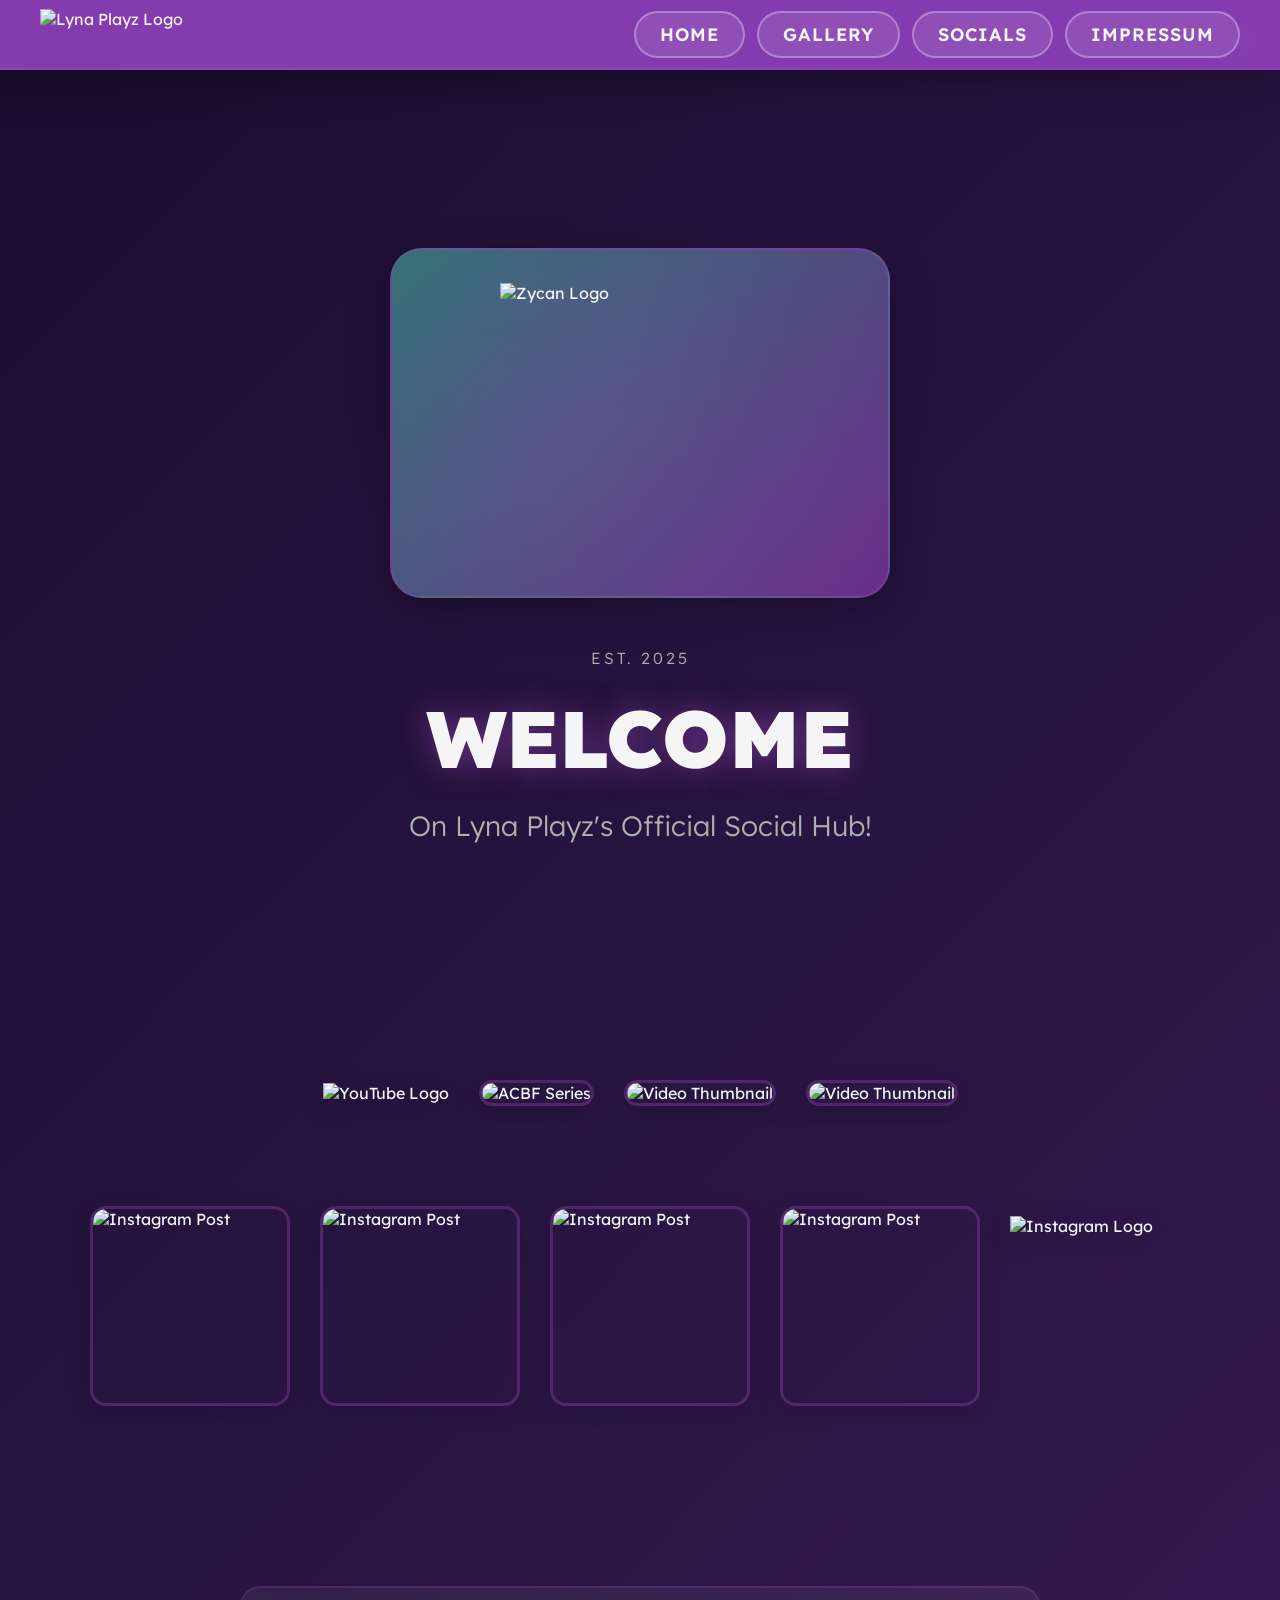
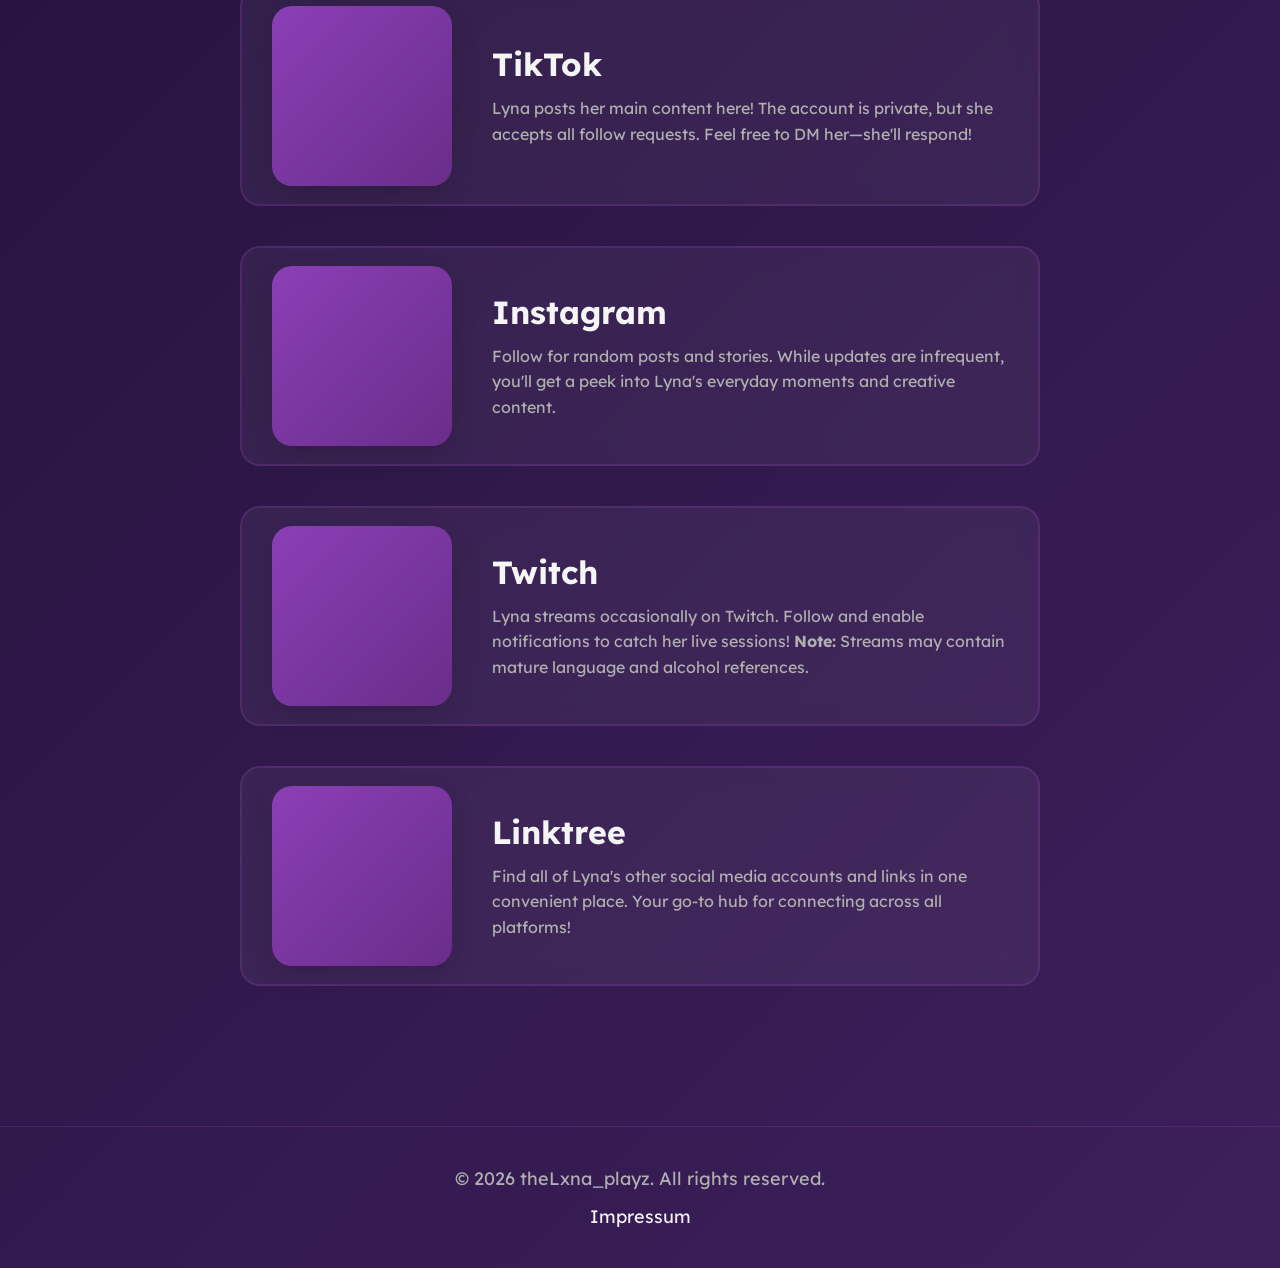
==== commit e49941ec: "Merge remote-tracking branch 'origin/main' # Conflicts: #	DEPLOY-READY.md #	GITHUB-PAGES.md #	README" ====
--- a/index.html
+++ b/index.html
@@ -1,55 +1,181 @@
 <!DOCTYPE html>
-<html lang="de">
+<html lang="en">
 <head>
     <meta charset="UTF-8">
     <meta name="viewport" content="width=device-width, initial-scale=1.0">
-    <title>Website umgezogen - theLxna_playz</title>
-    <meta name="description" content="Diese Website ist veraltet und wurde auf https://lxnaplayz.site umgezogen.">
-    <link rel="canonical" href="https://lxnaplayz.site">
-    <style>
-        :root {
-            color-scheme: dark;
-        }
-
-        body {
-            margin: 0;
-            min-height: 100vh;
-            display: grid;
-            place-items: center;
-            font-family: Arial, Helvetica, sans-serif;
-            background: #111;
-            color: #f5f5f5;
-            text-align: center;
-            padding: 24px;
-        }
-
-        main {
-            max-width: 560px;
-        }
-
-        a {
-            color: #8b5cf6;
-            font-weight: 700;
-        }
-    </style>
-    <script>
-        (function () {
-            var targetUrl = "https://lxnaplayz.site";
-            if (window.location.href.indexOf(targetUrl) !== 0) {
-                window.location.replace(targetUrl);
-            }
-        })();
-    </script>
+    <link rel="stylesheet" href="res/styles/style.css">
+    <script src="https://ajax.googleapis.com/ajax/libs/jquery/3.7.1/jquery.min.js"></script>
+    <script src="https://kit.fontawesome.com/4419b7770f.js" crossorigin="anonymous"></script>
+    <script src="res/js/main.js"></script>
+    <title>Lyna Socials - Official Social Links</title>
 </head>
 <body>
+
+<!-- ============================================
+     HEADER NAVIGATION
+     ============================================ -->
+<header id="Home">
+    <div class="header-container">
+        <img class="logo-text" src="res/img/willkommen-text.png" alt="Lyna Playz Logo">
+    </div>
+
+    <div class="button-container">
+        <button id="home-btn" class="menu-btn">Home</button>
+        <button id="info-btn" class="menu-btn">Gallery</button>
+        <button id="anderes-btn" class="menu-btn">Socials</button>
+        <button id="impressum-btn" class="menu-btn">
+            <a href="impressum.html">Impressum</a>
+        </button>
+    </div>
+</header>
+
+<!-- ============================================
+     MAIN CONTENT
+     ============================================ -->
 <main>
-    <h1>Diese Website ist deprecated.</h1>
-    <p>Du wirst automatisch weitergeleitet.</p>
-    <p>
-        Falls die Weiterleitung nicht funktioniert, nutze diesen Link:<br>
-        <a href="https://lxnaplayz.site">https://lxnaplayz.site</a>
-    </p>
+
+    <!-- LANDING SECTION -->
+    <div class="landing" data-section="landing">
+        <div class="container">
+            <div class="background-box"></div>
+            <img class="logo" src="res/img/zycan-logo-tran.png" alt="Zycan Logo">
+        </div>
+
+        <h5 class="est">Est. 2025</h5>
+        <h1 class="title">WELCOME</h1>
+        <h2 class="title2">On Lyna Playz's Official Social Hub!</h2>
+    </div>
+
+    <!-- GALLERY SECTION -->
+    <div id="main-header" class="info" data-section="info">
+        <!-- YouTube Section -->
+        <div class="youtube">
+            <a href="https://www.youtube.com/@zycan9168" title="Visit YouTube Channel">
+                <img class="yt-logo" src="res/img/YouTube.png" alt="YouTube Logo">
+            </a>
+
+            <a href="https://www.youtube.com/watch?v=4Fm-tDfkwgY&list=PL9a3Irui50FGlvOAujeolxLFcuG6TyeqB" title="Watch Playlist">
+                <img class="bilder" src="res/img/ACBF.jpg" alt="ACBF Series">
+            </a>
+
+            <a href="https://www.youtube.com/watch?v=zJPN8xJrdEk" title="Watch Video">
+                <img class="bilder" src="res/img/ccc.jpg" alt="Video Thumbnail">
+            </a>
+
+            <a href="https://www.youtube.com/watch?v=7bxeKLezlog&t=13s" title="Watch Video">
+                <img class="bilder" src="res/img/maxresdefault.jpg" alt="Video Thumbnail">
+            </a>
+        </div>
+
+        <!-- Instagram Section -->
+        <div class="insta">
+            <div class="post-embed">
+                <a href="https://www.instagram.com/reel/CxSNDXFNQhy/?utm_source=ig_web_copy_link&igsh=MzRlODBiNWFlZA==" title="View Instagram Post">
+                    <img class="thumbnail" src="res/img/instagram-p4.jpg" alt="Instagram Post">
+                </a>
+            </div>
+
+            <div class="post-embed">
+                <a href="https://www.instagram.com/reel/C3XlF-3NbIp/?utm_source=ig_web_copy_link&igsh=MzRlODBiNWFlZA==" title="View Instagram Post">
+                    <img class="thumbnail" src="res/img/instagram-p3.jpg" alt="Instagram Post">
+                </a>
+            </div>
+
+            <div class="post-embed">
+                <a href="https://www.instagram.com/p/DB1I0c6tV6s/?utm_source=ig_web_copy_link&igsh=MzRlODBiNWFlZA==" title="View Instagram Post">
+                    <img class="thumbnail" src="res/img/instagram-p2.jpg" alt="Instagram Post">
+                </a>
+            </div>
+
+            <div class="post-embed">
+                <a href="https://www.instagram.com/reel/C8bTk5ntlqk/?utm_source=ig_web_copy_link&igsh=MzRlODBiNWFlZA==" title="View Instagram Post">
+                    <img class="thumbnail" src="res/img/instagram-p1.jpg" alt="Instagram Post">
+                </a>
+            </div>
+
+            <img class="insta-logo" src="res/img/Insta.png" alt="Instagram Logo">
+        </div>
+    </div>
+
+    <!-- SOCIAL PLATFORMS SECTION -->
+    <div class="other" data-section="other">
+        <!-- TikTok -->
+        <div class="other-container">
+            <div class="icon-container">
+                <button onclick="openSocialLink('https://tiktok.com/theLxna_playz')" title="Follow on TikTok">
+                    <i class="fab fa-tiktok"></i>
+                </button>
+            </div>
+
+            <div class="details-container">
+                <h1>TikTok</h1>
+                <p>
+                    Lyna posts her main content here! The account is private, but she accepts all follow requests.
+                    Feel free to DM her—she'll respond!
+                </p>
+            </div>
+        </div>
+
+        <!-- Instagram -->
+        <div class="other-container">
+            <div class="icon-container">
+                <button onclick="openSocialLink('https://www.instagram.com/theLxna_playz')" title="Follow on Instagram">
+                    <i class="fab fa-instagram"></i>
+                </button>
+            </div>
+
+            <div class="details-container">
+                <h1>Instagram</h1>
+                <p>
+                    Follow for random posts and stories. While updates are infrequent, you'll get a peek into
+                    Lyna's everyday moments and creative content.
+                </p>
+            </div>
+        </div>
+
+        <!-- Twitch -->
+        <div class="other-container">
+            <div class="icon-container">
+                <button onclick="openSocialLink('https://www.twitch.tv/theLxna_playz')" title="Follow on Twitch">
+                    <i class="fab fa-twitch"></i>
+                </button>
+            </div>
+
+            <div class="details-container">
+                <h1>Twitch</h1>
+                <p>
+                    Lyna streams occasionally on Twitch. Follow and enable notifications to catch her live sessions!
+                    <strong>Note:</strong> Streams may contain mature language and alcohol references.
+                </p>
+            </div>
+        </div>
+
+        <!-- Linktree -->
+        <div class="other-container">
+            <div class="icon-container">
+                <button onclick="openSocialLink('https://linktr.ee/theLxna_playz')" title="Open Linktree">
+                    <i class="fab fa-linktree"></i>
+                </button>
+            </div>
+
+            <div class="details-container">
+                <h1>Linktree</h1>
+                <p>
+                    Find all of Lyna's other social media accounts and links in one convenient place.
+                    Your go-to hub for connecting across all platforms!
+                </p>
+            </div>
+        </div>
+    </div>
+
+    <!-- FOOTER -->
+    <div class="impressum">
+        <p>&copy; 2026 theLxna_playz. All rights reserved.</p>
+        <p><a href="impressum.html">Impressum</a></p>
+    </div>
+
 </main>
+
 </body>
 
 </html>
--- a/res/styles/style.css
+++ b/res/styles/style.css
@@ -0,0 +1,594 @@
+/* ============================================
+   IMPORT & VARIABLES
+   ============================================ */
+@import url("https://fonts.googleapis.com/css2?family=Dongle:wght@300;400;700&family=Lexend+Deca:wght@100..900&family=Outfit:wght@100..900&display=swap");
+/* ============================================
+   GLOBAL RESET & BASE STYLES
+   ============================================ */
+* {
+  box-sizing: border-box;
+  margin: 0;
+  padding: 0;
+}
+
+html, body, main {
+  position: relative;
+  width: 100%;
+  min-height: 100vh;
+  margin: 0;
+}
+
+body {
+  background: linear-gradient(135deg, #1a0d2e 0%, #3d1f5c 100%);
+  color: #f5f5f5;
+  font-family: "Lexend Deca", sans-serif;
+  overflow-x: hidden;
+}
+
+main {
+  display: flex;
+  flex-direction: column;
+  align-items: center;
+  justify-content: center;
+  padding-top: 80px;
+}
+
+/* ============================================
+   ANIMATIONS
+   ============================================ */
+@keyframes rotate {
+  0% {
+    transform: rotateY(0deg);
+  }
+  100% {
+    transform: rotateY(360deg);
+  }
+}
+@keyframes fadeInUp {
+  from {
+    opacity: 0;
+    transform: translateY(30px);
+  }
+  to {
+    opacity: 1;
+    transform: translateY(0);
+  }
+}
+@keyframes hover-float {
+  0%, 100% {
+    transform: translateY(0px);
+  }
+  50% {
+    transform: translateY(-10px);
+  }
+}
+/* ============================================
+   HEADER NAVIGATION
+   ============================================ */
+header {
+  position: fixed;
+  top: 0;
+  left: 0;
+  width: 100%;
+  height: 70px;
+  background: rgba(139, 63, 182, 0.95);
+  backdrop-filter: blur(10px);
+  display: flex;
+  flex-direction: row;
+  align-items: center;
+  justify-content: space-between;
+  padding: 0 40px;
+  z-index: 1000;
+  box-shadow: 0 12px 40px rgba(0, 0, 0, 0.25);
+  border-bottom: 2px solid rgba(168, 80, 199, 0.3);
+}
+header .header-container {
+  position: relative;
+  width: auto;
+  height: 100%;
+  display: flex;
+  flex-direction: row;
+  align-items: center;
+  justify-content: flex-start;
+}
+header .header-container img.logo-text {
+  position: relative;
+  width: auto;
+  height: 50px;
+  object-fit: contain;
+}
+header .button-container {
+  display: flex;
+  flex-direction: row;
+  gap: 12px;
+  align-items: center;
+}
+header .button-container button.menu-btn {
+  position: relative;
+  font-family: "Lexend Deca", sans-serif;
+  font-size: 18px;
+  font-weight: 600;
+  padding: 10px 24px;
+  border: 2px solid rgba(255, 255, 255, 0.3);
+  border-radius: 25px;
+  color: #f5f5f5;
+  background-color: rgba(255, 255, 255, 0.1);
+  cursor: pointer;
+  transition: all 0.3s ease;
+  text-transform: uppercase;
+  letter-spacing: 1px;
+}
+header .button-container button.menu-btn:hover {
+  background-color: rgba(255, 255, 255, 0.2);
+  border-color: rgba(255, 255, 255, 0.6);
+  transform: translateY(-2px);
+  box-shadow: 0 4px 12px rgba(168, 80, 199, 0.4);
+}
+header .button-container button.menu-btn:active {
+  transform: translateY(0);
+}
+header .button-container button.menu-btn a {
+  color: inherit;
+  text-decoration: none;
+}
+
+/* ============================================
+   LANDING SECTION
+   ============================================ */
+div.landing {
+  width: 100%;
+  min-height: 100vh;
+  display: flex;
+  flex-direction: column;
+  align-items: center;
+  justify-content: center;
+  padding: 80px 20px 50px;
+  animation: fadeInUp 0.8s ease;
+}
+div.landing div.container {
+  position: relative;
+  width: 500px;
+  height: 350px;
+  display: flex;
+  flex-direction: column;
+  align-items: center;
+  justify-content: center;
+  margin-bottom: 50px;
+  animation: hover-float 3s ease-in-out infinite;
+}
+div.landing div.container div.background-box {
+  position: absolute;
+  width: 100%;
+  height: 100%;
+  border-radius: 32px;
+  background: radial-gradient(circle at 30% 50%, rgba(168, 80, 199, 0.2), transparent), linear-gradient(135deg, #28756d, #6a2d8a);
+  box-shadow: 0 12px 40px rgba(0, 0, 0, 0.25);
+  border: 2px solid rgba(168, 80, 199, 0.3);
+}
+div.landing div.container img.logo {
+  position: absolute;
+  top: 50%;
+  left: 50%;
+  width: 280px;
+  height: 280px;
+  transform: translate(-50%, -50%);
+  filter: drop-shadow(0 0 20px rgba(168, 80, 199, 0.4));
+  object-fit: contain;
+  z-index: 10;
+}
+div.landing h5.est {
+  font-size: 16px;
+  font-weight: 300;
+  letter-spacing: 3px;
+  color: #b0b0b0;
+  text-transform: uppercase;
+  margin-bottom: 20px;
+}
+div.landing h1.title {
+  font-size: 80px;
+  font-weight: 900;
+  text-shadow: 0 0 30px rgba(168, 80, 199, 0.5);
+  margin-bottom: 20px;
+  animation: fadeInUp 1s ease;
+}
+div.landing h2.title2 {
+  font-size: 28px;
+  font-weight: 300;
+  color: #b0b0b0;
+  text-align: center;
+  max-width: 600px;
+  animation: fadeInUp 1.2s ease;
+}
+
+/* ============================================
+   INFO SECTION - SOCIAL MEDIA SHOWCASE
+   ============================================ */
+div.info {
+  width: 100%;
+  min-height: auto;
+  padding: 80px 20px;
+  display: flex;
+  flex-direction: column;
+  align-items: center;
+  justify-content: center;
+  gap: 60px;
+}
+div.info div.youtube,
+div.info div.insta {
+  width: 100%;
+  max-width: 1200px;
+  display: flex;
+  flex-direction: row;
+  align-items: center;
+  justify-content: center;
+  gap: 30px;
+  overflow-x: auto;
+  padding: 20px 0;
+  scroll-behavior: smooth;
+}
+div.info div.youtube::-webkit-scrollbar,
+div.info div.insta::-webkit-scrollbar {
+  height: 8px;
+}
+div.info div.youtube::-webkit-scrollbar-track,
+div.info div.insta::-webkit-scrollbar-track {
+  background: rgba(255, 255, 255, 0.05);
+  border-radius: 10px;
+}
+div.info div.youtube::-webkit-scrollbar-thumb,
+div.info div.insta::-webkit-scrollbar-thumb {
+  background: rgba(168, 80, 199, 0.5);
+  border-radius: 10px;
+}
+div.info div.youtube::-webkit-scrollbar-thumb:hover,
+div.info div.insta::-webkit-scrollbar-thumb:hover {
+  background: rgba(168, 80, 199, 0.7);
+}
+div.info .yt-logo,
+div.info .insta-logo {
+  width: 180px;
+  height: 180px;
+  flex-shrink: 0;
+  filter: drop-shadow(0 4px 12px rgba(0, 0, 0, 0.2));
+}
+div.info img.bilder {
+  width: 300px;
+  height: 200px;
+  flex-shrink: 0;
+  border-radius: 16px;
+  border: 3px solid rgba(168, 80, 199, 0.3);
+  object-fit: cover;
+  transition: all 0.3s ease;
+  box-shadow: 0 8px 25px rgba(0, 0, 0, 0.15);
+  cursor: pointer;
+}
+div.info img.bilder:hover {
+  transform: scale(1.05) translateY(-5px);
+  border-color: rgba(168, 80, 199, 0.6);
+  box-shadow: 0 12px 40px rgba(0, 0, 0, 0.25);
+}
+div.info div.post-embed {
+  width: 200px;
+  height: 200px;
+  flex-shrink: 0;
+  display: flex;
+  flex-direction: column;
+  align-items: center;
+  justify-content: center;
+  border-radius: 16px;
+  border: 3px solid rgba(168, 80, 199, 0.3);
+  overflow: hidden;
+  box-shadow: 0 8px 25px rgba(0, 0, 0, 0.15);
+  transition: all 0.3s ease;
+  cursor: pointer;
+}
+div.info div.post-embed:hover {
+  transform: scale(1.05) translateY(-8px);
+  border-color: rgba(168, 80, 199, 0.6);
+  box-shadow: 0 12px 40px rgba(0, 0, 0, 0.25);
+}
+div.info div.post-embed:hover img.thumbnail {
+  transform: scale(1.1);
+}
+div.info div.post-embed a,
+div.info div.post-embed img.thumbnail {
+  width: 100%;
+  height: 100%;
+  object-fit: cover;
+  display: block;
+}
+div.info div.post-embed img.thumbnail {
+  transition: transform 0.3s ease;
+}
+
+/* ============================================
+   OTHER SECTION - SOCIAL PLATFORMS
+   ============================================ */
+div.other {
+  width: 100%;
+  min-height: auto;
+  padding: 80px 20px;
+  display: flex;
+  flex-direction: column;
+  align-items: center;
+  justify-content: center;
+  gap: 40px;
+}
+div.other div.other-container {
+  width: 100%;
+  max-width: 800px;
+  height: 220px;
+  display: flex;
+  flex-direction: row;
+  align-items: center;
+  justify-content: flex-start;
+  gap: 40px;
+  padding: 30px;
+  background: rgba(255, 255, 255, 0.05);
+  border-radius: 20px;
+  border: 2px solid rgba(168, 80, 199, 0.2);
+  transition: all 0.3s ease;
+  backdrop-filter: blur(10px);
+}
+div.other div.other-container:hover {
+  background: rgba(255, 255, 255, 0.08);
+  border-color: rgba(168, 80, 199, 0.5);
+  transform: translateX(10px);
+  box-shadow: 0 8px 25px rgba(0, 0, 0, 0.15);
+}
+div.other div.other-container:last-of-type {
+  margin-bottom: 0;
+}
+div.other div.other-container div.icon-container {
+  width: 180px;
+  height: 180px;
+  min-width: 180px;
+  display: flex;
+  flex-direction: column;
+  align-items: center;
+  justify-content: center;
+  background: linear-gradient(135deg, #8b3fb6, #6a2d8a);
+  border-radius: 20px;
+  box-shadow: 0 8px 25px rgba(0, 0, 0, 0.15);
+  transition: all 0.3s ease;
+}
+div.other div.other-container div.icon-container button {
+  width: 100%;
+  height: 100%;
+  background-color: transparent;
+  color: #f5f5f5;
+  border: none;
+  border-radius: 20px;
+  outline: none;
+  cursor: pointer;
+  transition: all 0.3s ease;
+  display: flex;
+  align-items: center;
+  justify-content: center;
+}
+div.other div.other-container div.icon-container button:hover {
+  transform: scale(1.1);
+  background: rgba(255, 255, 255, 0.1);
+}
+div.other div.other-container div.icon-container button:active {
+  transform: scale(0.95);
+}
+div.other div.other-container div.icon-container button i {
+  font-size: 90px;
+  color: #f5f5f5;
+}
+div.other div.other-container div.icon-container button i.fa-ko-fi::before {
+  content: "\f0f4";
+  display: inline-block;
+  font-size: 1em;
+  line-height: 0.45em;
+  margin: -0.45em 0 0 -0.2em;
+  overflow-y: hidden;
+  padding-top: 0.45em;
+}
+div.other div.other-container div.icon-container button i.fa-ko-fi::after {
+  color: #8b3fb6;
+  content: "\f004";
+  font-size: 45%;
+  font-weight: 900;
+  margin: 0.7em 0 0 -2em;
+  position: absolute;
+}
+div.other div.other-container div.details-container {
+  flex: 1;
+  height: 100%;
+  display: flex;
+  flex-direction: column;
+  align-items: flex-start;
+  justify-content: center;
+  gap: 12px;
+}
+div.other div.other-container div.details-container h1 {
+  font-size: 32px;
+  font-weight: 700;
+  color: #f5f5f5;
+}
+div.other div.other-container div.details-container p {
+  font-family: "Lexend Deca", sans-serif;
+  font-size: 16px;
+  font-weight: 400;
+  color: #b0b0b0;
+  line-height: 1.6;
+}
+
+/* ============================================
+   TYPOGRAPHY
+   ============================================ */
+p {
+  font-family: "Lexend Deca", sans-serif;
+  font-size: 18px;
+  margin: 0;
+  color: #b0b0b0;
+}
+
+h1, h2, h3, h4, h5, h6 {
+  margin: 0;
+  padding: 0;
+  font-family: "Lexend Deca", sans-serif;
+  color: #f5f5f5;
+}
+
+h5 {
+  font-weight: 300;
+}
+
+/* ============================================
+   LINKS
+   ============================================ */
+a {
+  text-decoration: none;
+  color: #f5f5f5;
+  transition: all 0.3s ease;
+}
+a:hover {
+  color: #a850c7;
+}
+
+/* ============================================
+   FOOTER
+   ============================================ */
+div.impressum {
+  display: flex;
+  flex-direction: column;
+  align-items: center;
+  justify-content: center;
+  width: 100%;
+  padding: 40px 20px;
+  gap: 15px;
+  text-align: center;
+  color: #b0b0b0;
+  font-size: 14px;
+  border-top: 1px solid rgba(168, 80, 199, 0.2);
+  margin-top: 60px;
+}
+
+/* ============================================
+   MEDIA QUERIES
+   ============================================ */
+@media (max-width: 1024px) {
+  div.other div.other-container {
+    height: auto;
+    flex-direction: column;
+    gap: 20px;
+  }
+  div.other div.other-container div.icon-container {
+    width: 140px;
+    height: 140px;
+    min-width: 140px;
+  }
+  div.other div.other-container div.details-container h1 {
+    font-size: 24px;
+  }
+  div.other div.other-container div.details-container p {
+    font-size: 14px;
+  }
+}
+@media (max-width: 768px) {
+  header {
+    padding: 0 20px;
+    height: 60px;
+  }
+  header .header-container img.logo-text {
+    height: 40px;
+  }
+  header .button-container {
+    gap: 8px;
+  }
+  header .button-container button.menu-btn {
+    font-size: 14px;
+    padding: 8px 16px;
+  }
+  main {
+    padding-top: 70px;
+  }
+  div.landing {
+    padding: 60px 20px;
+  }
+  div.landing div.container {
+    width: 350px;
+    height: 250px;
+  }
+  div.landing div.container img.logo {
+    width: 200px;
+    height: 200px;
+  }
+  div.landing h1.title {
+    font-size: 50px;
+  }
+  div.landing h2.title2 {
+    font-size: 18px;
+  }
+  div.info {
+    gap: 40px;
+  }
+  div.info div.youtube,
+  div.info div.insta {
+    gap: 20px;
+  }
+  div.info img.bilder {
+    width: 200px;
+    height: 140px;
+  }
+  div.info div.post-embed {
+    width: 140px;
+    height: 140px;
+  }
+  div.info .yt-logo,
+  div.info .insta-logo {
+    width: 120px;
+    height: 120px;
+  }
+  div.other {
+    padding: 60px 20px;
+    gap: 25px;
+  }
+  div.other div.other-container {
+    flex-direction: column;
+    height: auto;
+    gap: 20px;
+    padding: 20px;
+  }
+}
+@media (max-width: 480px) {
+  header .button-container {
+    display: none;
+  }
+  div.landing h1.title {
+    font-size: 36px;
+  }
+  div.landing h2.title2 {
+    font-size: 14px;
+  }
+  div.landing div.container {
+    width: 280px;
+    height: 200px;
+  }
+  div.landing div.container img.logo {
+    width: 160px;
+    height: 160px;
+  }
+  div.info div.post-embed {
+    width: 120px;
+    height: 120px;
+  }
+  div.other div.other-container div.icon-container {
+    width: 120px;
+    height: 120px;
+  }
+  div.other div.other-container div.icon-container button i {
+    font-size: 60px;
+  }
+  div.other div.other-container div.details-container h1 {
+    font-size: 20px;
+  }
+  div.other div.other-container div.details-container p {
+    font-size: 12px;
+  }
+}
+
+/*# sourceMappingURL=style.css.map */
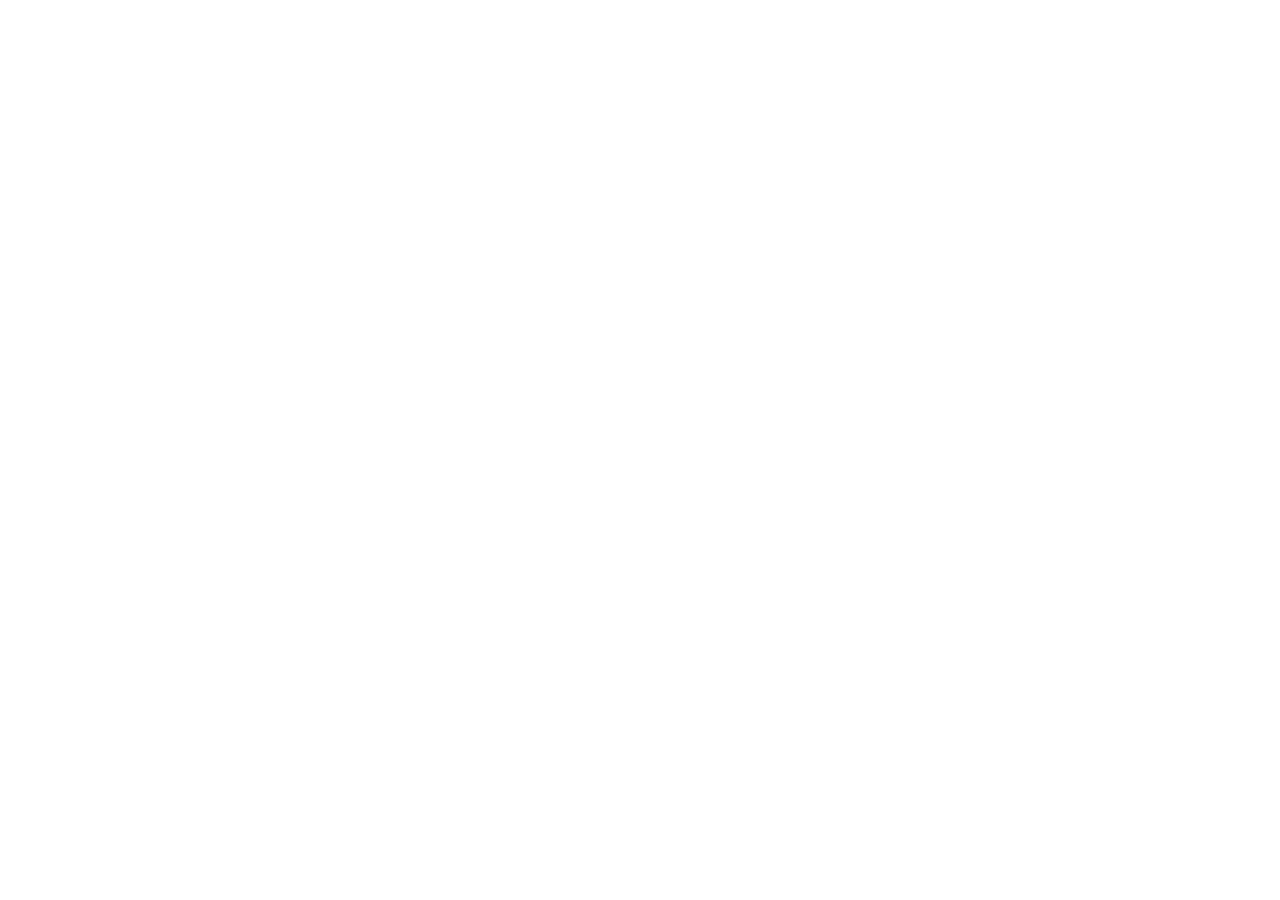
==== commit 305107c1: "Deprecated Website" ====
--- a/index.html
+++ b/index.html
@@ -1,181 +1,43 @@
 <!DOCTYPE html>
-<html lang="en">
+<html lang="de">
 <head>
     <meta charset="UTF-8">
     <meta name="viewport" content="width=device-width, initial-scale=1.0">
-    <link rel="stylesheet" href="res/styles/style.css">
-    <script src="https://ajax.googleapis.com/ajax/libs/jquery/3.7.1/jquery.min.js"></script>
-    <script src="https://kit.fontawesome.com/4419b7770f.js" crossorigin="anonymous"></script>
-    <script src="res/js/main.js"></script>
-    <title>Lyna Socials - Official Social Links</title>
+    <title>Deprecated - Seite umgezogen</title>
+    <meta name="description" content="Diese Website ist deprecated und wurde nach https://lxnaplayz.site verschoben.">
+    <meta http-equiv="refresh" content="0; url=https://lxnaplayz.site">
+    <link rel="canonical" href="https://lxnaplayz.site">
+    <style>
+        body {
+            margin: 0;
+            min-height: 100vh;
+            display: grid;
+            place-items: center;
+            padding: 24px;
+            font-family: Arial, Helvetica, sans-serif;
+            background: #101010;
+            color: #f1f1f1;
+            text-align: center;
+        }
+        main { max-width: 640px; }
+        a { color: #a78bfa; font-weight: 700; }
+    </style>
+    <script>
+        window.location.replace("https://lxnaplayz.site");
+    </script>
 </head>
 <body>
-
-<!-- ============================================
-     HEADER NAVIGATION
-     ============================================ -->
-<header id="Home">
-    <div class="header-container">
-        <img class="logo-text" src="res/img/willkommen-text.png" alt="Lyna Playz Logo">
-    </div>
-
-    <div class="button-container">
-        <button id="home-btn" class="menu-btn">Home</button>
-        <button id="info-btn" class="menu-btn">Gallery</button>
-        <button id="anderes-btn" class="menu-btn">Socials</button>
-        <button id="impressum-btn" class="menu-btn">
-            <a href="impressum.html">Impressum</a>
-        </button>
-    </div>
-</header>
-
-<!-- ============================================
-     MAIN CONTENT
-     ============================================ -->
 <main>
-
-    <!-- LANDING SECTION -->
-    <div class="landing" data-section="landing">
-        <div class="container">
-            <div class="background-box"></div>
-            <img class="logo" src="res/img/zycan-logo-tran.png" alt="Zycan Logo">
-        </div>
-
-        <h5 class="est">Est. 2025</h5>
-        <h1 class="title">WELCOME</h1>
-        <h2 class="title2">On Lyna Playz's Official Social Hub!</h2>
-    </div>
-
-    <!-- GALLERY SECTION -->
-    <div id="main-header" class="info" data-section="info">
-        <!-- YouTube Section -->
-        <div class="youtube">
-            <a href="https://www.youtube.com/@zycan9168" title="Visit YouTube Channel">
-                <img class="yt-logo" src="res/img/YouTube.png" alt="YouTube Logo">
-            </a>
-
-            <a href="https://www.youtube.com/watch?v=4Fm-tDfkwgY&list=PL9a3Irui50FGlvOAujeolxLFcuG6TyeqB" title="Watch Playlist">
-                <img class="bilder" src="res/img/ACBF.jpg" alt="ACBF Series">
-            </a>
-
-            <a href="https://www.youtube.com/watch?v=zJPN8xJrdEk" title="Watch Video">
-                <img class="bilder" src="res/img/ccc.jpg" alt="Video Thumbnail">
-            </a>
-
-            <a href="https://www.youtube.com/watch?v=7bxeKLezlog&t=13s" title="Watch Video">
-                <img class="bilder" src="res/img/maxresdefault.jpg" alt="Video Thumbnail">
-            </a>
-        </div>
-
-        <!-- Instagram Section -->
-        <div class="insta">
-            <div class="post-embed">
-                <a href="https://www.instagram.com/reel/CxSNDXFNQhy/?utm_source=ig_web_copy_link&igsh=MzRlODBiNWFlZA==" title="View Instagram Post">
-                    <img class="thumbnail" src="res/img/instagram-p4.jpg" alt="Instagram Post">
-                </a>
-            </div>
-
-            <div class="post-embed">
-                <a href="https://www.instagram.com/reel/C3XlF-3NbIp/?utm_source=ig_web_copy_link&igsh=MzRlODBiNWFlZA==" title="View Instagram Post">
-                    <img class="thumbnail" src="res/img/instagram-p3.jpg" alt="Instagram Post">
-                </a>
-            </div>
-
-            <div class="post-embed">
-                <a href="https://www.instagram.com/p/DB1I0c6tV6s/?utm_source=ig_web_copy_link&igsh=MzRlODBiNWFlZA==" title="View Instagram Post">
-                    <img class="thumbnail" src="res/img/instagram-p2.jpg" alt="Instagram Post">
-                </a>
-            </div>
-
-            <div class="post-embed">
-                <a href="https://www.instagram.com/reel/C8bTk5ntlqk/?utm_source=ig_web_copy_link&igsh=MzRlODBiNWFlZA==" title="View Instagram Post">
-                    <img class="thumbnail" src="res/img/instagram-p1.jpg" alt="Instagram Post">
-                </a>
-            </div>
-
-            <img class="insta-logo" src="res/img/Insta.png" alt="Instagram Logo">
-        </div>
-    </div>
-
-    <!-- SOCIAL PLATFORMS SECTION -->
-    <div class="other" data-section="other">
-        <!-- TikTok -->
-        <div class="other-container">
-            <div class="icon-container">
-                <button onclick="openSocialLink('https://tiktok.com/theLxna_playz')" title="Follow on TikTok">
-                    <i class="fab fa-tiktok"></i>
-                </button>
-            </div>
-
-            <div class="details-container">
-                <h1>TikTok</h1>
-                <p>
-                    Lyna posts her main content here! The account is private, but she accepts all follow requests.
-                    Feel free to DM her—she'll respond!
-                </p>
-            </div>
-        </div>
-
-        <!-- Instagram -->
-        <div class="other-container">
-            <div class="icon-container">
-                <button onclick="openSocialLink('https://www.instagram.com/theLxna_playz')" title="Follow on Instagram">
-                    <i class="fab fa-instagram"></i>
-                </button>
-            </div>
-
-            <div class="details-container">
-                <h1>Instagram</h1>
-                <p>
-                    Follow for random posts and stories. While updates are infrequent, you'll get a peek into
-                    Lyna's everyday moments and creative content.
-                </p>
-            </div>
-        </div>
-
-        <!-- Twitch -->
-        <div class="other-container">
-            <div class="icon-container">
-                <button onclick="openSocialLink('https://www.twitch.tv/theLxna_playz')" title="Follow on Twitch">
-                    <i class="fab fa-twitch"></i>
-                </button>
-            </div>
-
-            <div class="details-container">
-                <h1>Twitch</h1>
-                <p>
-                    Lyna streams occasionally on Twitch. Follow and enable notifications to catch her live sessions!
-                    <strong>Note:</strong> Streams may contain mature language and alcohol references.
-                </p>
-            </div>
-        </div>
-
-        <!-- Linktree -->
-        <div class="other-container">
-            <div class="icon-container">
-                <button onclick="openSocialLink('https://linktr.ee/theLxna_playz')" title="Open Linktree">
-                    <i class="fab fa-linktree"></i>
-                </button>
-            </div>
-
-            <div class="details-container">
-                <h1>Linktree</h1>
-                <p>
-                    Find all of Lyna's other social media accounts and links in one convenient place.
-                    Your go-to hub for connecting across all platforms!
-                </p>
-            </div>
-        </div>
-    </div>
-
-    <!-- FOOTER -->
-    <div class="impressum">
-        <p>&copy; 2026 theLxna_playz. All rights reserved.</p>
-        <p><a href="impressum.html">Impressum</a></p>
-    </div>
-
+    <h1>Diese Website ist deprecated.</h1>
+    <p>Du wirst automatisch zu der neuen Website weitergeleitet.</p>
+    <p>
+        Falls die Weiterleitung nicht funktioniert, oeffne bitte:
+        <a href="https://lxnaplayz.site">https://lxnaplayz.site</a>
+    </p>
+    <noscript>
+        <p>JavaScript ist deaktiviert. Bitte nutze den Link oben.</p>
+    </noscript>
 </main>
-
 </body>
 
 </html>
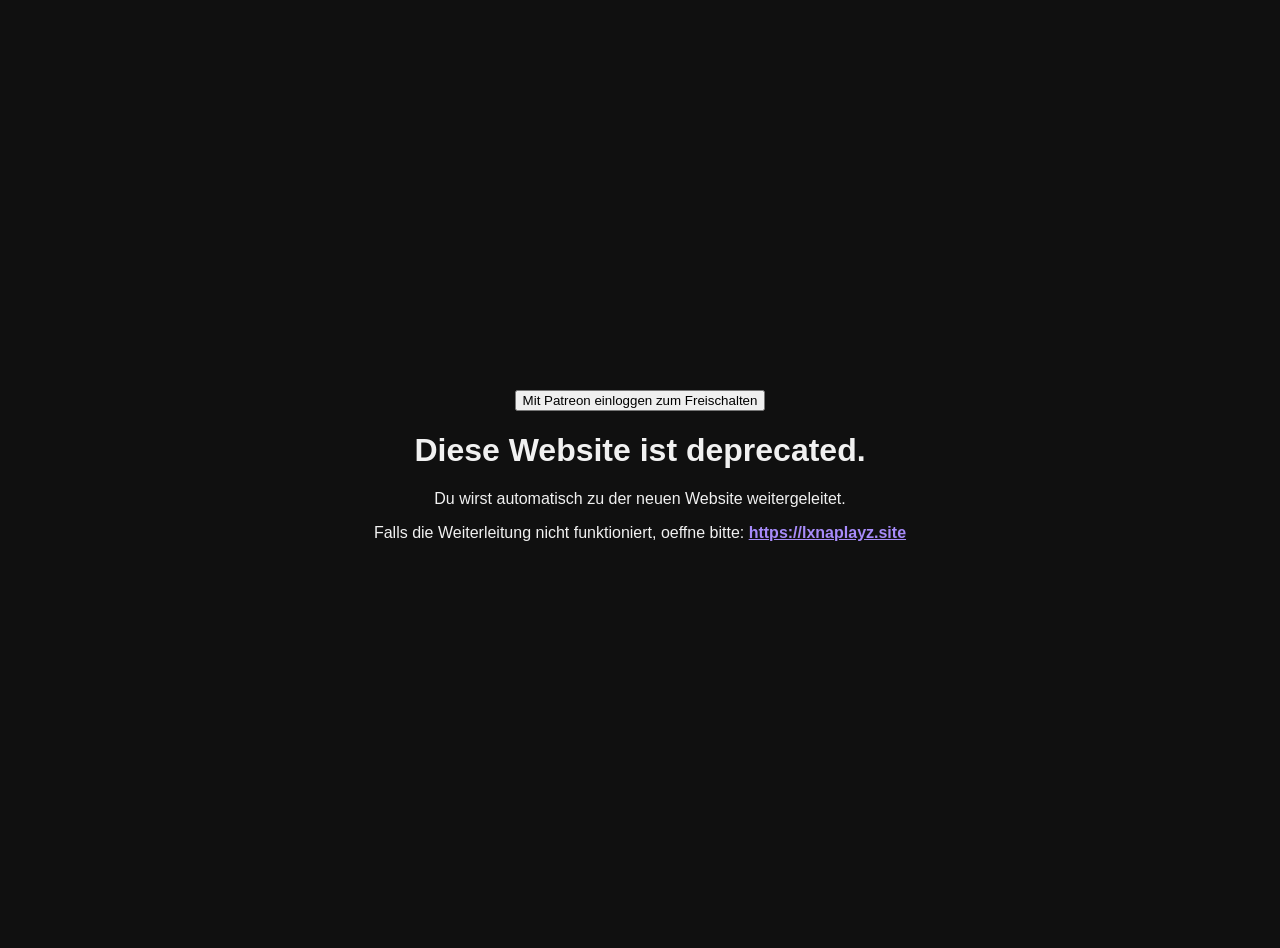
==== commit d3322d4e: "Deprecated Website" ====
--- a/index.html
+++ b/index.html
@@ -5,8 +5,6 @@
     <meta name="viewport" content="width=device-width, initial-scale=1.0">
     <title>Deprecated - Seite umgezogen</title>
     <meta name="description" content="Diese Website ist deprecated und wurde nach https://lxnaplayz.site verschoben.">
-    <meta http-equiv="refresh" content="0; url=https://lxnaplayz.site">
-    <link rel="canonical" href="https://lxnaplayz.site">
     <style>
         body {
             margin: 0;
@@ -22,12 +20,17 @@
         main { max-width: 640px; }
         a { color: #a78bfa; font-weight: 700; }
     </style>
-    <script>
-        window.location.replace("https://lxnaplayz.site");
-    </script>
 </head>
 <body>
 <main>
+
+    <div id="premium-content" style="display: none;">
+        <h2>Willkommen, edler Spender!</h2>
+        <p>Hier ist dein exklusiver Content...</p>
+    </div>
+
+    <button onclick="loginWithPatreon()">Mit Patreon einloggen zum Freischalten</button>
+
     <h1>Diese Website ist deprecated.</h1>
     <p>Du wirst automatisch zu der neuen Website weitergeleitet.</p>
     <p>
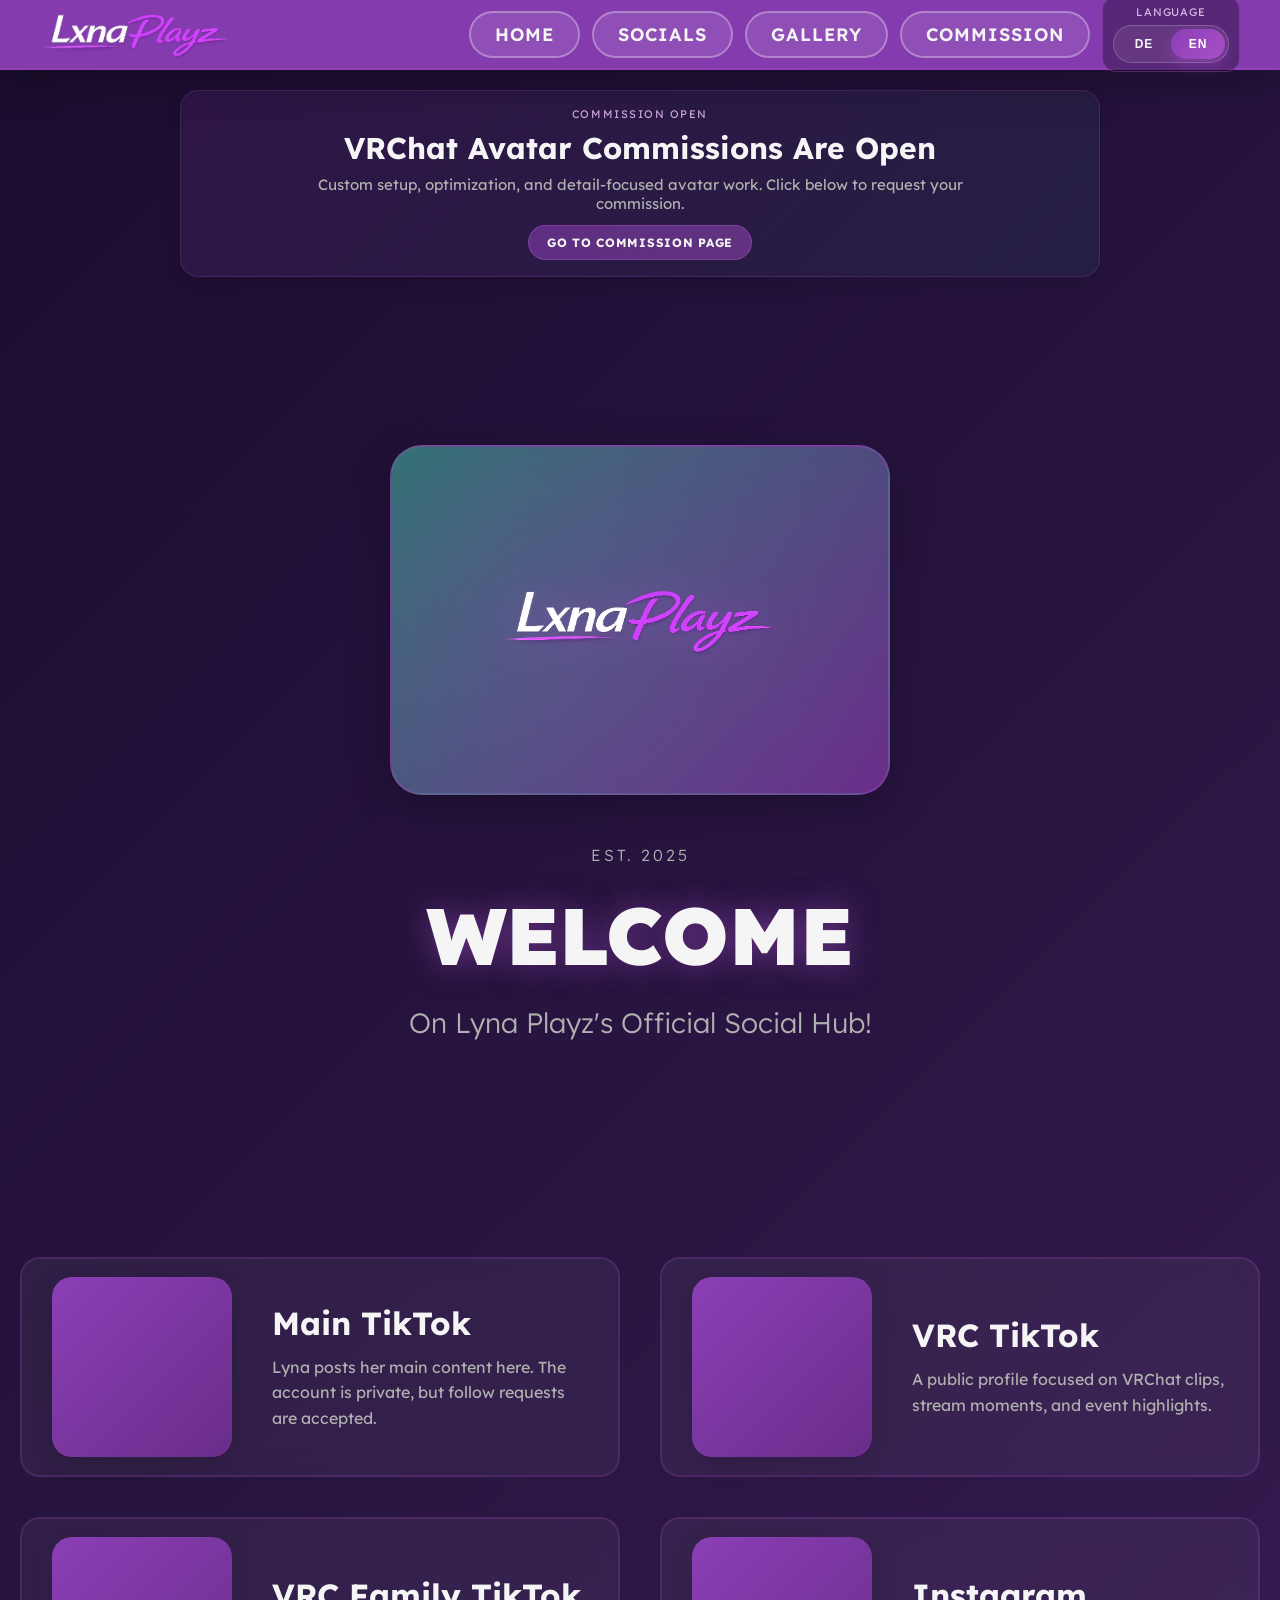
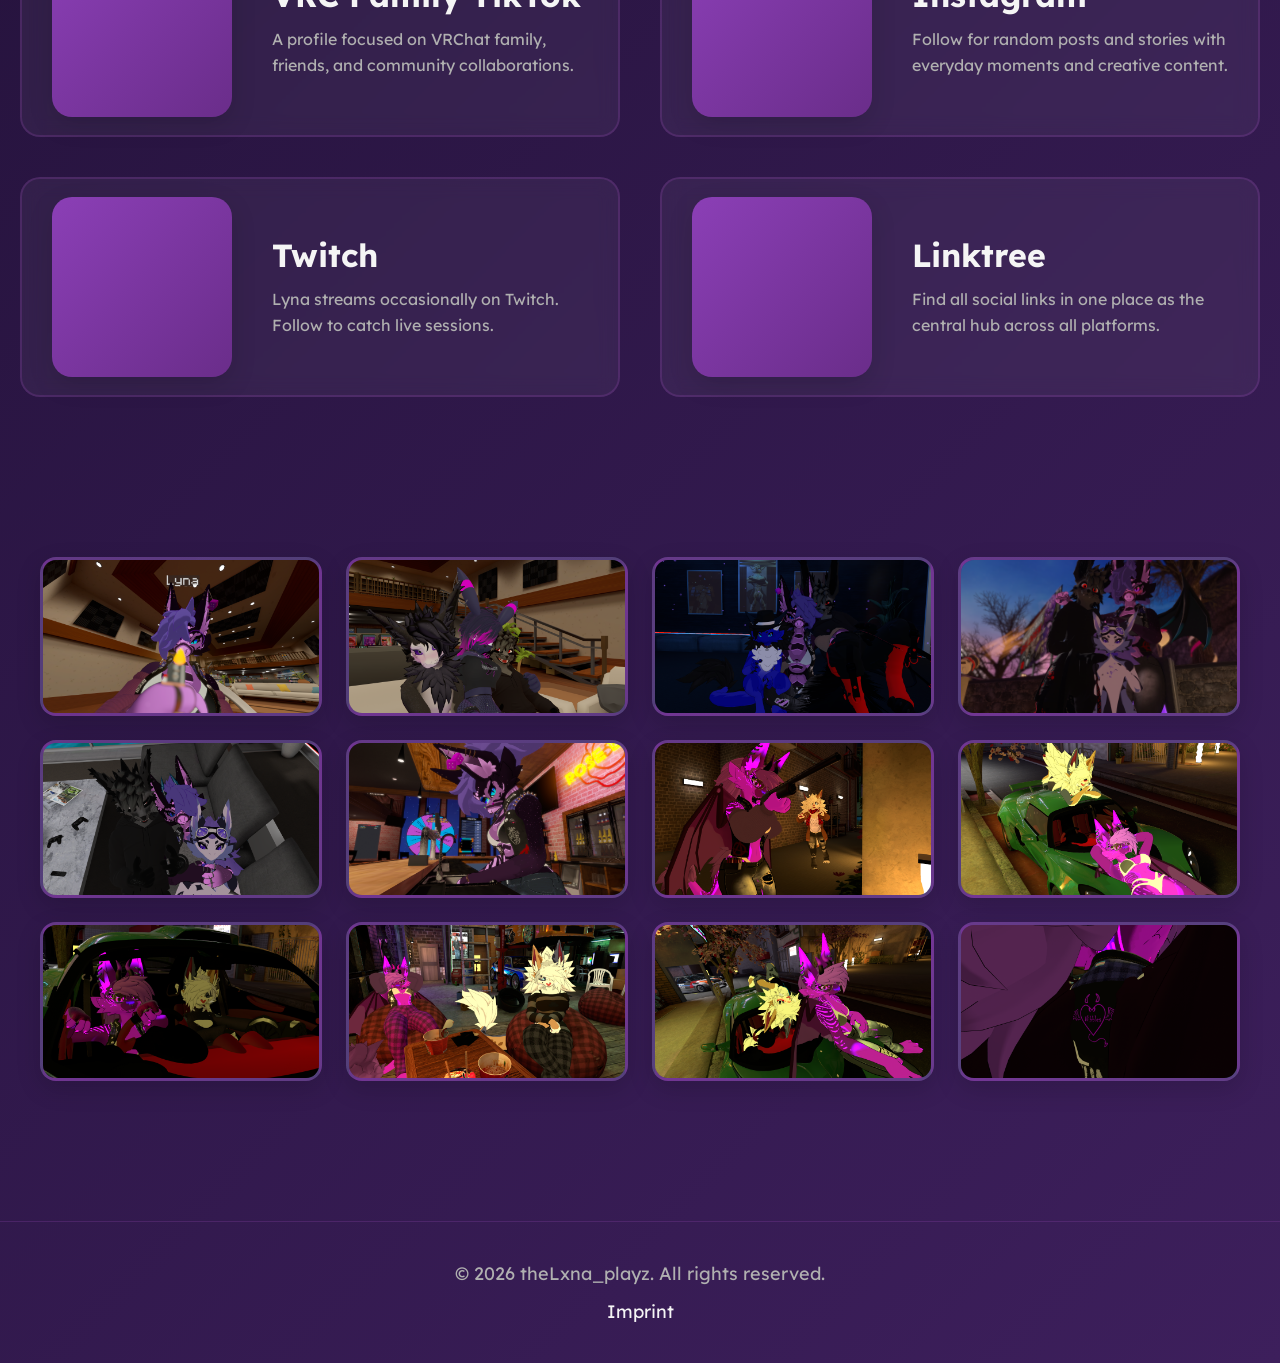
==== commit d8845609: "CNAME" ====
--- a/index.html
+++ b/index.html
@@ -1,46 +1,130 @@
 <!DOCTYPE html>
-<html lang="de">
+<html lang="en">
 <head>
     <meta charset="UTF-8">
     <meta name="viewport" content="width=device-width, initial-scale=1.0">
-    <title>Deprecated - Seite umgezogen</title>
-    <meta name="description" content="Diese Website ist deprecated und wurde nach https://lxnaplayz.site verschoben.">
-    <style>
-        body {
-            margin: 0;
-            min-height: 100vh;
-            display: grid;
-            place-items: center;
-            padding: 24px;
-            font-family: Arial, Helvetica, sans-serif;
-            background: #101010;
-            color: #f1f1f1;
-            text-align: center;
-        }
-        main { max-width: 640px; }
-        a { color: #a78bfa; font-weight: 700; }
-    </style>
+    <link rel="stylesheet" href="res/styles/style.css">
+    <script src="https://ajax.googleapis.com/ajax/libs/jquery/3.7.1/jquery.min.js"></script>
+    <script src="https://kit.fontawesome.com/4419b7770f.js" crossorigin="anonymous"></script>
+    <script src="res/js/i18n.js" defer></script>
+    <script src="res/js/mobile-menu.js" defer></script>
+    <script src="res/js/main.js"></script>
+    <title data-i18n="page_title_home">Lyna Socials - Official Social Links</title>
 </head>
 <body>
+
+<!-- ============================================
+     HEADER NAVIGATION
+     ============================================ -->
+<header id="Home">
+    <div class="header-container">
+        <img class="logo-text" src="res/pictures/LogoText.png" alt="Lyna Playz Logo">
+    </div>
+
+    <div class="button-container">
+        <button class="menu-btn" data-scroll="landing" data-i18n="nav_home">Home</button>
+        <button class="menu-btn" data-scroll="other" data-i18n="nav_socials">Socials</button>
+        <button class="menu-btn" data-scroll="info" data-i18n="nav_gallery">Gallery</button>
+        <a id="kommission-btn" class="menu-btn" href="Kommission.html" data-i18n="nav_commission">Commission</a>
+        <div class="lang-switch" aria-label="Language switch">
+            <span class="lang-switch-label" data-i18n="lang_label">Language</span>
+            <div class="lang-switch-toggle" role="group" aria-label="Language switch" data-i18n-aria-label="language_switch">
+                <button type="button" class="lang-btn" data-lang="de">DE</button>
+                <button type="button" class="lang-btn" data-lang="en">EN</button>
+            </div>
+        </div>
+    </div>
+
+    <button
+            class="mobile-menu-toggle"
+            type="button"
+            aria-controls="mobile-side-menu"
+            aria-expanded="false"
+            aria-label="Open menu"
+            data-i18n-aria-label="mobile_menu_open"
+    >
+        <i class="fa-solid fa-bars" aria-hidden="true"></i>
+    </button>
+</header>
+
+<aside id="mobile-side-menu" class="mobile-side-menu" aria-hidden="true">
+    <div class="mobile-side-header">
+        <h2 data-i18n="mobile_menu_title">Menu</h2>
+        <button type="button" class="mobile-side-close" aria-label="Close menu" data-i18n-aria-label="mobile_menu_close">&times;</button>
+    </div>
+    <nav class="mobile-side-links" aria-label="Mobile navigation" data-i18n-aria-label="mobile_navigation">
+        <a href="#landing" data-i18n="nav_home">Home</a>
+        <a href="#socials" data-i18n="nav_socials">Socials</a>
+        <a href="#gallery" data-i18n="nav_gallery">Gallery</a>
+        <a href="Kommission.html" data-i18n="nav_commission">Commission</a>
+    </nav>
+    <div class="mobile-side-lang">
+        <span class="lang-switch-label" data-i18n="lang_label">Language</span>
+        <div class="lang-switch-toggle" role="group" aria-label="Language switch" data-i18n-aria-label="language_switch">
+            <button type="button" class="lang-btn" data-lang="de">DE</button>
+            <button type="button" class="lang-btn" data-lang="en">EN</button>
+        </div>
+    </div>
+</aside>
+<div class="mobile-menu-backdrop" hidden></div>
+
+<!-- ============================================
+     MAIN CONTENT
+     ============================================ -->
 <main>
 
-    <div id="premium-content" style="display: none;">
-        <h2>Willkommen, edler Spender!</h2>
-        <p>Hier ist dein exklusiver Content...</p>
+    <section class="main-commission-banner" aria-labelledby="main-commission-banner-title">
+        <p class="main-commission-banner-kicker" data-i18n="home_commission_kicker">Commission Open</p>
+        <h2 id="main-commission-banner-title" data-i18n="home_commission_title">VRChat Avatar Commissions Are Open</h2>
+        <p data-i18n="home_commission_text">Custom setup, optimization, and detail-focused avatar work. Click below to request your commission.</p>
+        <a class="kommission-cta kommission-cta-primary" href="Kommission.html" data-i18n="home_commission_cta">Go to Commission Page</a>
+    </section>
+
+    <!-- LANDING SECTION -->
+    <div id="landing" class="landing" data-section="landing">
+        <div class="container">
+            <div class="background-box"></div>
+            <img class="logo" src="res/pictures/LogoText.png" alt="Lyna Playz">
+        </div>
+
+        <h5 class="est">Est. 2025</h5>
+        <h1 class="title" data-i18n="home_welcome">WELCOME</h1>
+        <h2 class="title2" data-i18n="home_subtitle">On Lyna Playz's Official Social Hub!</h2>
     </div>
 
-    <button onclick="loginWithPatreon()">Mit Patreon einloggen zum Freischalten</button>
 
-    <h1>Diese Website ist deprecated.</h1>
-    <p>Du wirst automatisch zu der neuen Website weitergeleitet.</p>
-    <p>
-        Falls die Weiterleitung nicht funktioniert, oeffne bitte:
-        <a href="https://lxnaplayz.site">https://lxnaplayz.site</a>
-    </p>
-    <noscript>
-        <p>JavaScript ist deaktiviert. Bitte nutze den Link oben.</p>
-    </noscript>
+
+    <!-- SOCIAL PLATFORMS SECTION -->
+    <div id="socials" class="other" data-section="other">
+        <!-- Dynamically rendered from res/js/main.js to avoid repeated card markup -->
+    </div>
+
+
+    <!-- GALLERY SECTION -->
+    <div id="gallery" class="info" data-section="info">
+        <!-- Instagram Section -->
+        <div id="gallery-grid" class="insta">
+            <!-- Dynamically rendered from res/js/main.js to avoid repeated slot markup -->
+        </div>
+    </div>
+
+    <!-- GALLERY LIGHTBOX -->
+    <div id="gallery-lightbox" class="lightbox" aria-hidden="true" hidden>
+        <button type="button" class="lightbox-close" aria-label="Close image preview" data-i18n-aria-label="lightbox_close">&times;</button>
+        <div class="lightbox-content" role="dialog" aria-modal="true" aria-label="Image preview" data-i18n-aria-label="lightbox_dialog">
+            <img id="lightbox-image" src="" alt="Expanded gallery image" data-i18n-alt="lightbox_image_alt">
+        </div>
+    </div>
+
+
+    <!-- FOOTER -->
+    <div class="impressum">
+        <p>&copy; 2026 theLxna_playz. All rights reserved.</p>
+        <p><a href="impressum.html" data-i18n="footer_imprint">Imprint</a></p>
+    </div>
+
 </main>
+
 </body>
 
 </html>
--- a/res/styles/style.css
+++ b/res/styles/style.css
@@ -0,0 +1,1414 @@
+/* ============================================
+   IMPORT & VARIABLES
+   ============================================ */
+@import url("https://fonts.googleapis.com/css2?family=Dongle:wght@300;400;700&family=Lexend+Deca:wght@100..900&family=Outfit:wght@100..900&display=swap");
+/* ============================================
+   GLOBAL RESET & BASE STYLES
+   ============================================ */
+* {
+  -webkit-box-sizing: border-box;
+          box-sizing: border-box;
+  margin: 0;
+  padding: 0;
+}
+
+html, body, main {
+  position: relative;
+  width: 100%;
+  min-height: 100vh;
+  margin: 0;
+}
+
+body {
+  background: linear-gradient(135deg, #1a0d2e 0%, #3d1f5c 100%);
+  color: #f5f5f5;
+  font-family: "Lexend Deca", sans-serif;
+  overflow-x: hidden;
+}
+
+main {
+  display: -webkit-box;
+  display: -ms-flexbox;
+  display: flex;
+  -webkit-box-orient: vertical;
+  -webkit-box-direction: normal;
+      -ms-flex-direction: column;
+          flex-direction: column;
+  -webkit-box-align: center;
+      -ms-flex-align: center;
+          align-items: center;
+  -webkit-box-pack: center;
+      -ms-flex-pack: center;
+          justify-content: center;
+  padding-top: 80px;
+}
+
+/* ============================================
+   ANIMATIONS
+   ============================================ */
+@-webkit-keyframes rotate {
+  0% {
+    -webkit-transform: rotateY(0deg);
+            transform: rotateY(0deg);
+  }
+  100% {
+    -webkit-transform: rotateY(360deg);
+            transform: rotateY(360deg);
+  }
+}
+@keyframes rotate {
+  0% {
+    -webkit-transform: rotateY(0deg);
+            transform: rotateY(0deg);
+  }
+  100% {
+    -webkit-transform: rotateY(360deg);
+            transform: rotateY(360deg);
+  }
+}
+@-webkit-keyframes fadeInUp {
+  from {
+    opacity: 0;
+    -webkit-transform: translateY(30px);
+            transform: translateY(30px);
+  }
+  to {
+    opacity: 1;
+    -webkit-transform: translateY(0);
+            transform: translateY(0);
+  }
+}
+@keyframes fadeInUp {
+  from {
+    opacity: 0;
+    -webkit-transform: translateY(30px);
+            transform: translateY(30px);
+  }
+  to {
+    opacity: 1;
+    -webkit-transform: translateY(0);
+            transform: translateY(0);
+  }
+}
+@-webkit-keyframes hover-float {
+  0%, 100% {
+    -webkit-transform: translateY(0px);
+            transform: translateY(0px);
+  }
+  50% {
+    -webkit-transform: translateY(-10px);
+            transform: translateY(-10px);
+  }
+}
+@keyframes hover-float {
+  0%, 100% {
+    -webkit-transform: translateY(0px);
+            transform: translateY(0px);
+  }
+  50% {
+    -webkit-transform: translateY(-10px);
+            transform: translateY(-10px);
+  }
+}
+/* ============================================
+   HEADER NAVIGATION
+   ============================================ */
+header {
+  position: fixed;
+  top: 0;
+  left: 0;
+  width: 100%;
+  height: 70px;
+  background: rgba(139, 63, 182, 0.95);
+  backdrop-filter: blur(10px);
+  display: -webkit-box;
+  display: -ms-flexbox;
+  display: flex;
+  -webkit-box-orient: horizontal;
+  -webkit-box-direction: normal;
+      -ms-flex-direction: row;
+          flex-direction: row;
+  -webkit-box-align: center;
+      -ms-flex-align: center;
+          align-items: center;
+  -webkit-box-pack: justify;
+      -ms-flex-pack: justify;
+          justify-content: space-between;
+  padding: 0 40px;
+  z-index: 1000;
+  -webkit-box-shadow: 0 12px 40px rgba(0, 0, 0, 0.25);
+          box-shadow: 0 12px 40px rgba(0, 0, 0, 0.25);
+  border-bottom: 2px solid rgba(168, 80, 199, 0.3);
+}
+header .header-container {
+  position: relative;
+  width: auto;
+  height: 100%;
+  display: -webkit-box;
+  display: -ms-flexbox;
+  display: flex;
+  -webkit-box-orient: horizontal;
+  -webkit-box-direction: normal;
+      -ms-flex-direction: row;
+          flex-direction: row;
+  -webkit-box-align: center;
+      -ms-flex-align: center;
+          align-items: center;
+  -webkit-box-pack: start;
+      -ms-flex-pack: start;
+          justify-content: flex-start;
+}
+header .header-container img.logo-text {
+  position: relative;
+  width: auto;
+  height: 50px;
+  -o-object-fit: contain;
+     object-fit: contain;
+}
+header .button-container {
+  display: -webkit-box;
+  display: -ms-flexbox;
+  display: flex;
+  -webkit-box-orient: horizontal;
+  -webkit-box-direction: normal;
+      -ms-flex-direction: row;
+          flex-direction: row;
+  gap: 12px;
+  -webkit-box-align: center;
+      -ms-flex-align: center;
+          align-items: center;
+}
+header .mobile-menu-toggle {
+  display: none;
+  width: 48px;
+  height: 48px;
+  border-radius: 12px;
+  border: 2px solid rgba(255, 255, 255, 0.3);
+  background: rgba(255, 255, 255, 0.1);
+  color: #f5f5f5;
+  cursor: pointer;
+}
+header .mobile-menu-toggle i {
+  font-size: 20px;
+}
+header .button-container .lang-switch {
+  display: -webkit-box;
+  display: -ms-flexbox;
+  display: flex;
+  -webkit-box-orient: vertical;
+  -webkit-box-direction: normal;
+      -ms-flex-direction: column;
+          flex-direction: column;
+  gap: 6px;
+  padding: 8px 10px;
+  border-radius: 14px;
+  background: rgba(8, 5, 16, 0.35);
+  border: 1px solid rgba(168, 80, 199, 0.45);
+}
+header .button-container .lang-switch-label {
+  font-size: 11px;
+  letter-spacing: 0.08em;
+  text-transform: uppercase;
+  color: #d7b7e6;
+  text-align: center;
+}
+header .button-container .lang-switch-toggle {
+  display: -webkit-box;
+  display: -ms-flexbox;
+  display: flex;
+  background: rgba(255, 255, 255, 0.08);
+  border-radius: 999px;
+  padding: 3px;
+  border: 1px solid rgba(255, 255, 255, 0.2);
+}
+header .button-container .lang-btn {
+  min-width: 54px;
+  border: none;
+  border-radius: 999px;
+  padding: 8px 12px;
+  background: transparent;
+  color: #f5f5f5;
+  font-size: 12px;
+  font-weight: 700;
+  letter-spacing: 0.08em;
+  cursor: pointer;
+  -webkit-transition: all 0.25s ease;
+  transition: all 0.25s ease;
+}
+header .button-container .lang-btn.is-active,
+header .button-container .lang-btn.menu-btn-active {
+  background: linear-gradient(135deg, #8b3fb6, #a850c7);
+  color: #fff;
+  -webkit-box-shadow: 0 6px 14px rgba(168, 80, 199, 0.4);
+          box-shadow: 0 6px 14px rgba(168, 80, 199, 0.4);
+}
+header .button-container .menu-btn {
+  position: relative;
+  display: inline-block;
+  font-family: "Lexend Deca", sans-serif;
+  font-size: 18px;
+  font-weight: 600;
+  padding: 10px 24px;
+  border: 2px solid rgba(255, 255, 255, 0.3);
+  border-radius: 25px;
+  color: #f5f5f5;
+  background-color: rgba(255, 255, 255, 0.1);
+  cursor: pointer;
+  -webkit-transition: all 0.3s ease;
+  transition: all 0.3s ease;
+  text-transform: uppercase;
+  letter-spacing: 1px;
+}
+header .button-container .menu-btn:hover {
+  background-color: rgba(255, 255, 255, 0.2);
+  border-color: rgba(255, 255, 255, 0.6);
+  -webkit-transform: translateY(-2px);
+          transform: translateY(-2px);
+  -webkit-box-shadow: 0 4px 12px rgba(168, 80, 199, 0.4);
+          box-shadow: 0 4px 12px rgba(168, 80, 199, 0.4);
+}
+header .button-container .menu-btn:active {
+  -webkit-transform: translateY(0);
+          transform: translateY(0);
+}
+header .button-container .menu-btn.menu-btn-active {
+  border-color: rgba(255, 255, 255, 0.85);
+  background-color: rgba(255, 255, 255, 0.22);
+  -webkit-box-shadow: 0 4px 16px rgba(0, 0, 0, 0.22);
+          box-shadow: 0 4px 16px rgba(0, 0, 0, 0.22);
+}
+.mobile-side-menu {
+  position: fixed;
+  top: 0;
+  right: -320px;
+  width: min(300px, 85vw);
+  height: 100vh;
+  background: rgba(26, 13, 46, 0.96);
+  border-left: 1px solid rgba(168, 80, 199, 0.35);
+  -webkit-backdrop-filter: blur(8px);
+          backdrop-filter: blur(8px);
+  z-index: 1200;
+  padding: 20px;
+  display: -webkit-box;
+  display: -ms-flexbox;
+  display: flex;
+  -webkit-box-orient: vertical;
+  -webkit-box-direction: normal;
+      -ms-flex-direction: column;
+          flex-direction: column;
+  gap: 20px;
+  -webkit-transition: right 0.3s ease;
+  transition: right 0.3s ease;
+}
+.mobile-side-menu.is-open {
+  right: 0;
+}
+.mobile-side-header {
+  display: -webkit-box;
+  display: -ms-flexbox;
+  display: flex;
+  -webkit-box-pack: justify;
+      -ms-flex-pack: justify;
+          justify-content: space-between;
+  -webkit-box-align: center;
+      -ms-flex-align: center;
+          align-items: center;
+}
+.mobile-side-header h2 {
+  font-size: 20px;
+}
+.mobile-side-close {
+  width: 42px;
+  height: 42px;
+  border-radius: 10px;
+  border: 2px solid rgba(255, 255, 255, 0.3);
+  background: rgba(255, 255, 255, 0.08);
+  color: #f5f5f5;
+  font-size: 26px;
+  line-height: 1;
+  cursor: pointer;
+}
+.mobile-side-links {
+  display: -webkit-box;
+  display: -ms-flexbox;
+  display: flex;
+  -webkit-box-orient: vertical;
+  -webkit-box-direction: normal;
+      -ms-flex-direction: column;
+          flex-direction: column;
+  gap: 10px;
+}
+.mobile-side-links a {
+  display: block;
+  padding: 12px 14px;
+  border-radius: 12px;
+  border: 1px solid rgba(168, 80, 199, 0.28);
+  background: rgba(255, 255, 255, 0.05);
+  font-weight: 600;
+}
+.mobile-side-lang {
+  margin-top: auto;
+  display: -webkit-box;
+  display: -ms-flexbox;
+  display: flex;
+  -webkit-box-orient: vertical;
+  -webkit-box-direction: normal;
+      -ms-flex-direction: column;
+          flex-direction: column;
+  gap: 8px;
+}
+.mobile-side-lang .lang-switch-label {
+  font-size: 12px;
+  letter-spacing: 0.08em;
+  text-transform: uppercase;
+  color: #d7b7e6;
+}
+.mobile-side-lang .lang-switch-toggle {
+  display: -webkit-box;
+  display: -ms-flexbox;
+  display: flex;
+  width: 100%;
+  background: rgba(255, 255, 255, 0.08);
+  border-radius: 999px;
+  padding: 4px;
+  border: 1px solid rgba(255, 255, 255, 0.2);
+}
+.mobile-side-lang .lang-btn {
+  -webkit-box-flex: 1;
+      -ms-flex: 1;
+          flex: 1;
+  border: none;
+  border-radius: 999px;
+  padding: 10px 12px;
+  background: transparent;
+  color: #f5f5f5;
+  font-weight: 700;
+  letter-spacing: 0.08em;
+}
+.mobile-side-lang .lang-btn.is-active,
+.mobile-side-lang .lang-btn.menu-btn-active {
+  background: linear-gradient(135deg, #8b3fb6, #a850c7);
+  -webkit-box-shadow: 0 6px 14px rgba(168, 80, 199, 0.35);
+          box-shadow: 0 6px 14px rgba(168, 80, 199, 0.35);
+}
+.mobile-menu-backdrop {
+  position: fixed;
+  inset: 0;
+  background: rgba(0, 0, 0, 0.45);
+  z-index: 1100;
+}
+
+/* ============================================
+   LANDING SECTION
+   ============================================ */
+section.main-commission-banner {
+  width: min(920px, calc(100% - 48px));
+  margin-top: 10px;
+  padding: 16px 18px;
+  border-radius: 18px;
+  border: 1px solid rgba(168, 80, 199, 0.2);
+  background: linear-gradient(135deg, rgba(139, 63, 182, 0.16), rgba(40, 117, 109, 0.12));
+  -webkit-box-shadow: 0 8px 18px rgba(0, 0, 0, 0.12);
+          box-shadow: 0 8px 18px rgba(0, 0, 0, 0.12);
+  text-align: center;
+  display: -ms-grid;
+  display: grid;
+  gap: 8px;
+}
+section.main-commission-banner .main-commission-banner-kicker {
+  font-size: 11px;
+  letter-spacing: 0.14em;
+  text-transform: uppercase;
+  color: #cda8dd;
+}
+section.main-commission-banner h2 {
+  font-size: clamp(20px, 3.2vw, 30px);
+}
+section.main-commission-banner p {
+  max-width: 680px;
+  margin: 0 auto;
+  font-size: 15px;
+}
+section.main-commission-banner .kommission-cta {
+  display: inline-block;
+  justify-self: center;
+  margin-top: 4px;
+  border: 1px solid rgba(168, 80, 199, 0.45);
+  border-radius: 999px;
+  padding: 9px 18px;
+  font-size: 12px;
+  font-weight: 700;
+  letter-spacing: 0.06em;
+  text-transform: uppercase;
+  background: linear-gradient(135deg, rgba(139, 63, 182, 0.55), rgba(168, 80, 199, 0.45));
+}
+section.main-commission-banner .kommission-cta:hover {
+  -webkit-transform: translateY(-2px);
+          transform: translateY(-2px);
+  -webkit-box-shadow: 0 6px 12px rgba(0, 0, 0, 0.18);
+          box-shadow: 0 6px 12px rgba(0, 0, 0, 0.18);
+}
+div.landing {
+  width: 100%;
+  min-height: 100vh;
+  display: -webkit-box;
+  display: -ms-flexbox;
+  display: flex;
+  -webkit-box-orient: vertical;
+  -webkit-box-direction: normal;
+      -ms-flex-direction: column;
+          flex-direction: column;
+  -webkit-box-align: center;
+      -ms-flex-align: center;
+          align-items: center;
+  -webkit-box-pack: center;
+      -ms-flex-pack: center;
+          justify-content: center;
+  padding: 80px 20px 50px;
+  -webkit-animation: fadeInUp 0.8s ease;
+          animation: fadeInUp 0.8s ease;
+}
+div.landing div.container {
+  position: relative;
+  width: 500px;
+  height: 350px;
+  display: -webkit-box;
+  display: -ms-flexbox;
+  display: flex;
+  -webkit-box-orient: vertical;
+  -webkit-box-direction: normal;
+      -ms-flex-direction: column;
+          flex-direction: column;
+  -webkit-box-align: center;
+      -ms-flex-align: center;
+          align-items: center;
+  -webkit-box-pack: center;
+      -ms-flex-pack: center;
+          justify-content: center;
+  margin-bottom: 50px;
+  -webkit-animation: hover-float 3s ease-in-out infinite;
+          animation: hover-float 3s ease-in-out infinite;
+}
+div.landing div.container div.background-box {
+  position: absolute;
+  width: 100%;
+  height: 100%;
+  border-radius: 32px;
+  background: radial-gradient(circle at 30% 50%, rgba(168, 80, 199, 0.2), transparent), linear-gradient(135deg, #28756d, #6a2d8a);
+  -webkit-box-shadow: 0 12px 40px rgba(0, 0, 0, 0.25);
+          box-shadow: 0 12px 40px rgba(0, 0, 0, 0.25);
+  border: 2px solid rgba(168, 80, 199, 0.3);
+}
+div.landing div.container img.logo {
+  position: absolute;
+  top: 50%;
+  left: 50%;
+  width: 280px;
+  height: 280px;
+  -webkit-transform: translate(-50%, -50%);
+          transform: translate(-50%, -50%);
+  -webkit-filter: drop-shadow(0 0 20px rgba(168, 80, 199, 0.4));
+          filter: drop-shadow(0 0 20px rgba(168, 80, 199, 0.4));
+  -o-object-fit: contain;
+     object-fit: contain;
+  z-index: 10;
+}
+div.landing h5.est {
+  font-size: 16px;
+  font-weight: 300;
+  letter-spacing: 3px;
+  color: #b0b0b0;
+  text-transform: uppercase;
+  margin-bottom: 20px;
+}
+div.landing h1.title {
+  font-size: 80px;
+  font-weight: 900;
+  text-shadow: 0 0 30px rgba(168, 80, 199, 0.5);
+  margin-bottom: 20px;
+  -webkit-animation: fadeInUp 1s ease;
+          animation: fadeInUp 1s ease;
+}
+div.landing h2.title2 {
+  font-size: 28px;
+  font-weight: 300;
+  color: #b0b0b0;
+  text-align: center;
+  max-width: 600px;
+  -webkit-animation: fadeInUp 1.2s ease;
+          animation: fadeInUp 1.2s ease;
+}
+
+/* ============================================
+   INFO SECTION - SOCIAL MEDIA SHOWCASE
+   ============================================ */
+div.info {
+  width: 100%;
+  min-height: auto;
+  padding: 80px 20px;
+  display: -webkit-box;
+  display: -ms-flexbox;
+  display: flex;
+  -webkit-box-orient: vertical;
+  -webkit-box-direction: normal;
+      -ms-flex-direction: column;
+          flex-direction: column;
+  -webkit-box-align: center;
+      -ms-flex-align: center;
+          align-items: center;
+  -webkit-box-pack: center;
+      -ms-flex-pack: center;
+          justify-content: center;
+  gap: 60px;
+}
+div.info div.youtube,
+div.info div.insta {
+  width: 100%;
+  max-width: 1200px;
+  display: -webkit-box;
+  display: -ms-flexbox;
+  display: flex;
+  -webkit-box-orient: horizontal;
+  -webkit-box-direction: normal;
+      -ms-flex-direction: row;
+          flex-direction: row;
+  -webkit-box-align: center;
+      -ms-flex-align: center;
+          align-items: center;
+  -webkit-box-pack: center;
+      -ms-flex-pack: center;
+          justify-content: center;
+  gap: 30px;
+  overflow-x: auto;
+  padding: 20px 0;
+  scroll-behavior: smooth;
+}
+div.info div.youtube::-webkit-scrollbar,
+div.info div.insta::-webkit-scrollbar {
+  height: 8px;
+}
+div.info div.youtube::-webkit-scrollbar-track,
+div.info div.insta::-webkit-scrollbar-track {
+  background: rgba(255, 255, 255, 0.05);
+  border-radius: 10px;
+}
+div.info div.youtube::-webkit-scrollbar-thumb,
+div.info div.insta::-webkit-scrollbar-thumb {
+  background: rgba(168, 80, 199, 0.5);
+  border-radius: 10px;
+}
+div.info div.youtube::-webkit-scrollbar-thumb:hover,
+div.info div.insta::-webkit-scrollbar-thumb:hover {
+  background: rgba(168, 80, 199, 0.7);
+}
+div.info div.insta {
+  width: min(1320px, 100%);
+  display: -ms-grid;
+  display: grid;
+  -ms-grid-columns: minmax(0, 1fr) 24px minmax(0, 1fr) 24px minmax(0, 1fr) 24px minmax(0, 1fr);
+  grid-template-columns: repeat(4, minmax(0, 1fr));
+  gap: 24px;
+  overflow: visible;
+  padding: 0;
+}
+div.info .yt-logo,
+div.info .insta-logo {
+  width: 180px;
+  height: 180px;
+  -ms-flex-negative: 0;
+      flex-shrink: 0;
+  -webkit-filter: drop-shadow(0 4px 12px rgba(0, 0, 0, 0.2));
+          filter: drop-shadow(0 4px 12px rgba(0, 0, 0, 0.2));
+}
+div.info img.bilder {
+  width: 300px;
+  height: 200px;
+  -ms-flex-negative: 0;
+      flex-shrink: 0;
+  border-radius: 16px;
+  border: 3px solid rgba(168, 80, 199, 0.3);
+  -o-object-fit: cover;
+     object-fit: cover;
+  -webkit-transition: all 0.3s ease;
+  transition: all 0.3s ease;
+  -webkit-box-shadow: 0 8px 25px rgba(0, 0, 0, 0.15);
+          box-shadow: 0 8px 25px rgba(0, 0, 0, 0.15);
+  cursor: pointer;
+}
+div.info img.bilder:hover {
+  -webkit-transform: scale(1.05) translateY(-5px);
+          transform: scale(1.05) translateY(-5px);
+  border-color: rgba(168, 80, 199, 0.6);
+  -webkit-box-shadow: 0 12px 40px rgba(0, 0, 0, 0.25);
+          box-shadow: 0 12px 40px rgba(0, 0, 0, 0.25);
+}
+div.info div.post-slot {
+  width: 100%;
+}
+div.info div.image-slot {
+  width: 100%;
+  aspect-ratio: 16/9;
+  -ms-flex-negative: 0;
+      flex-shrink: 0;
+  display: -webkit-box;
+  display: -ms-flexbox;
+  display: flex;
+  -webkit-box-orient: vertical;
+  -webkit-box-direction: normal;
+      -ms-flex-direction: column;
+          flex-direction: column;
+  -webkit-box-align: center;
+      -ms-flex-align: center;
+          align-items: center;
+  -webkit-box-pack: center;
+      -ms-flex-pack: center;
+          justify-content: center;
+  border-radius: 16px;
+  border: 3px solid rgba(168, 80, 199, 0.3);
+  overflow: hidden;
+  background: linear-gradient(135deg, rgba(139, 63, 182, 0.45), rgba(40, 117, 109, 0.35));
+  -webkit-box-shadow: 0 8px 25px rgba(0, 0, 0, 0.15);
+          box-shadow: 0 8px 25px rgba(0, 0, 0, 0.15);
+  -webkit-transition: all 0.3s ease;
+  transition: all 0.3s ease;
+  cursor: pointer;
+}
+div.info div.image-slot:hover {
+  -webkit-transform: scale(1.05) translateY(-8px);
+          transform: scale(1.05) translateY(-8px);
+  border-color: rgba(168, 80, 199, 0.6);
+  -webkit-box-shadow: 0 12px 40px rgba(0, 0, 0, 0.25);
+          box-shadow: 0 12px 40px rgba(0, 0, 0, 0.25);
+}
+div.info div.image-slot img.slot-image {
+  width: 100%;
+  height: 100%;
+  -o-object-fit: cover;
+     object-fit: cover;
+  display: block;
+}
+
+/* ============================================
+   OTHER SECTION - SOCIAL PLATFORMS
+   ============================================ */
+div.other {
+  width: 100%;
+  min-height: auto;
+  padding: 80px 20px;
+  max-width: 1320px;
+  display: -ms-grid;
+  display: grid;
+  -ms-grid-columns: minmax(0, 1fr) 40px minmax(0, 1fr);
+  grid-template-columns: repeat(2, minmax(0, 1fr));
+  -webkit-box-align: stretch;
+      -ms-flex-align: stretch;
+          align-items: stretch;
+  gap: 40px;
+}
+div.other div.other-container {
+  width: 100%;
+  height: 220px;
+  display: -webkit-box;
+  display: -ms-flexbox;
+  display: flex;
+  -webkit-box-orient: horizontal;
+  -webkit-box-direction: normal;
+      -ms-flex-direction: row;
+          flex-direction: row;
+  -webkit-box-align: center;
+      -ms-flex-align: center;
+          align-items: center;
+  -webkit-box-pack: start;
+      -ms-flex-pack: start;
+          justify-content: flex-start;
+  gap: 40px;
+  padding: 30px;
+  background: rgba(255, 255, 255, 0.05);
+  border-radius: 20px;
+  border: 2px solid rgba(168, 80, 199, 0.2);
+  -webkit-transition: all 0.3s ease;
+  transition: all 0.3s ease;
+  backdrop-filter: blur(10px);
+}
+div.other div.other-container:hover {
+  background: rgba(255, 255, 255, 0.08);
+  border-color: rgba(168, 80, 199, 0.5);
+  -webkit-transform: translateX(10px);
+          transform: translateX(10px);
+  -webkit-box-shadow: 0 8px 25px rgba(0, 0, 0, 0.15);
+          box-shadow: 0 8px 25px rgba(0, 0, 0, 0.15);
+}
+div.other div.other-container:last-of-type {
+  margin-bottom: 0;
+}
+div.other div.other-container div.icon-container {
+  width: 180px;
+  height: 180px;
+  min-width: 180px;
+  display: -webkit-box;
+  display: -ms-flexbox;
+  display: flex;
+  -webkit-box-orient: vertical;
+  -webkit-box-direction: normal;
+      -ms-flex-direction: column;
+          flex-direction: column;
+  -webkit-box-align: center;
+      -ms-flex-align: center;
+          align-items: center;
+  -webkit-box-pack: center;
+      -ms-flex-pack: center;
+          justify-content: center;
+  background: linear-gradient(135deg, #8b3fb6, #6a2d8a);
+  border-radius: 20px;
+  -webkit-box-shadow: 0 8px 25px rgba(0, 0, 0, 0.15);
+          box-shadow: 0 8px 25px rgba(0, 0, 0, 0.15);
+  -webkit-transition: all 0.3s ease;
+  transition: all 0.3s ease;
+}
+div.other div.other-container div.icon-container button {
+  width: 100%;
+  height: 100%;
+  background-color: transparent;
+  color: #f5f5f5;
+  border: none;
+  border-radius: 20px;
+  outline: none;
+  cursor: pointer;
+  -webkit-transition: all 0.3s ease;
+  transition: all 0.3s ease;
+  display: -webkit-box;
+  display: -ms-flexbox;
+  display: flex;
+  -webkit-box-align: center;
+      -ms-flex-align: center;
+          align-items: center;
+  -webkit-box-pack: center;
+      -ms-flex-pack: center;
+          justify-content: center;
+}
+div.other div.other-container div.icon-container button:hover {
+  -webkit-transform: scale(1.1);
+          transform: scale(1.1);
+  background: rgba(255, 255, 255, 0.1);
+}
+div.other div.other-container div.icon-container button:active {
+  -webkit-transform: scale(0.95);
+          transform: scale(0.95);
+}
+div.other div.other-container div.icon-container button i {
+  font-size: 90px;
+  color: #f5f5f5;
+}
+div.other div.other-container div.icon-container button i.fa-ko-fi::before {
+  content: "\f0f4";
+  display: inline-block;
+  font-size: 1em;
+  line-height: 0.45em;
+  margin: -0.45em 0 0 -0.2em;
+  overflow-y: hidden;
+  padding-top: 0.45em;
+}
+div.other div.other-container div.icon-container button i.fa-ko-fi::after {
+  color: #8b3fb6;
+  content: "\f004";
+  font-size: 45%;
+  font-weight: 900;
+  margin: 0.7em 0 0 -2em;
+  position: absolute;
+}
+div.other div.other-container div.details-container {
+  -webkit-box-flex: 1;
+      -ms-flex: 1;
+          flex: 1;
+  height: 100%;
+  display: -webkit-box;
+  display: -ms-flexbox;
+  display: flex;
+  -webkit-box-orient: vertical;
+  -webkit-box-direction: normal;
+      -ms-flex-direction: column;
+          flex-direction: column;
+  -webkit-box-align: start;
+      -ms-flex-align: start;
+          align-items: flex-start;
+  -webkit-box-pack: center;
+      -ms-flex-pack: center;
+          justify-content: center;
+  gap: 12px;
+}
+div.other div.other-container div.details-container h1 {
+  font-size: 32px;
+  font-weight: 700;
+  color: #f5f5f5;
+}
+div.other div.other-container div.details-container p {
+  font-family: "Lexend Deca", sans-serif;
+  font-size: 16px;
+  font-weight: 400;
+  color: #b0b0b0;
+  line-height: 1.6;
+}
+
+/* ============================================
+   TYPOGRAPHY
+   ============================================ */
+p {
+  font-family: "Lexend Deca", sans-serif;
+  font-size: 18px;
+  margin: 0;
+  color: #b0b0b0;
+}
+
+h1, h2, h3, h4, h5, h6 {
+  margin: 0;
+  padding: 0;
+  font-family: "Lexend Deca", sans-serif;
+  color: #f5f5f5;
+}
+
+h5 {
+  font-weight: 300;
+}
+
+/* ============================================
+   LINKS
+   ============================================ */
+a {
+  text-decoration: none;
+  color: #f5f5f5;
+  -webkit-transition: all 0.3s ease;
+  transition: all 0.3s ease;
+}
+a:hover {
+  color: #a850c7;
+}
+
+/* ============================================
+   FOOTER
+   ============================================ */
+div.impressum {
+  display: -webkit-box;
+  display: -ms-flexbox;
+  display: flex;
+  -webkit-box-orient: vertical;
+  -webkit-box-direction: normal;
+      -ms-flex-direction: column;
+          flex-direction: column;
+  -webkit-box-align: center;
+      -ms-flex-align: center;
+          align-items: center;
+  -webkit-box-pack: center;
+      -ms-flex-pack: center;
+          justify-content: center;
+  width: 100%;
+  padding: 40px 20px;
+  gap: 15px;
+  text-align: center;
+  color: #b0b0b0;
+  font-size: 14px;
+  border-top: 1px solid rgba(168, 80, 199, 0.2);
+  margin-top: 60px;
+}
+
+/* ============================================
+   KOMMISSION PAGE
+   ============================================ */
+body.kommission-page main {
+  width: 100%;
+  max-width: 1280px;
+  margin: 0 auto;
+  padding: 110px 20px 30px;
+  -webkit-box-pack: start;
+      -ms-flex-pack: start;
+          justify-content: flex-start;
+  gap: 28px;
+}
+body.kommission-page section {
+  width: 100%;
+  background: rgba(255, 255, 255, 0.05);
+  border: 1px solid rgba(168, 80, 199, 0.25);
+  border-radius: 24px;
+  -webkit-backdrop-filter: blur(8px);
+          backdrop-filter: blur(8px);
+  padding: 40px;
+  -webkit-box-shadow: 0 16px 40px rgba(0, 0, 0, 0.2);
+          box-shadow: 0 16px 40px rgba(0, 0, 0, 0.2);
+}
+body.kommission-page h1 {
+  font-size: clamp(34px, 5vw, 56px);
+  line-height: 1.1;
+}
+body.kommission-page h2 {
+  font-size: clamp(28px, 4vw, 38px);
+  margin-bottom: 16px;
+}
+body.kommission-page h3 {
+  font-size: 22px;
+}
+body.kommission-page p {
+  font-size: 17px;
+  line-height: 1.7;
+}
+body.kommission-page .kommission-kicker {
+  display: inline-block;
+  font-size: 13px;
+  letter-spacing: 0.2em;
+  text-transform: uppercase;
+  color: #d7b7e6;
+  margin-bottom: 14px;
+}
+body.kommission-page .kommission-hero {
+  background: radial-gradient(circle at top right, rgba(168, 80, 199, 0.25), transparent 45%), linear-gradient(135deg, rgba(40, 117, 109, 0.45), rgba(139, 63, 182, 0.35));
+}
+body.kommission-page .kommission-hero p {
+  max-width: 760px;
+}
+body.kommission-page .kommission-actions {
+  display: -webkit-box;
+  display: -ms-flexbox;
+  display: flex;
+  -ms-flex-wrap: wrap;
+      flex-wrap: wrap;
+  gap: 14px;
+  margin-top: 24px;
+}
+body.kommission-page .kommission-cta {
+  border: 2px solid rgba(255, 255, 255, 0.25);
+  border-radius: 999px;
+  padding: 12px 22px;
+  font-size: 14px;
+  font-weight: 700;
+  letter-spacing: 0.06em;
+  text-transform: uppercase;
+  background: rgba(255, 255, 255, 0.06);
+  -webkit-transition: all 0.25s ease;
+  transition: all 0.25s ease;
+}
+body.kommission-page .kommission-cta:hover {
+  -webkit-transform: translateY(-2px);
+          transform: translateY(-2px);
+  border-color: rgba(255, 255, 255, 0.8);
+  -webkit-box-shadow: 0 12px 24px rgba(0, 0, 0, 0.25);
+          box-shadow: 0 12px 24px rgba(0, 0, 0, 0.25);
+}
+body.kommission-page .kommission-cta-primary {
+  border-color: rgba(168, 80, 199, 0.6);
+  background: linear-gradient(135deg, rgba(139, 63, 182, 0.9), rgba(168, 80, 199, 0.7));
+}
+body.kommission-page .kommission-card-grid {
+  display: -ms-grid;
+  display: grid;
+  -ms-grid-columns: minmax(0, 1fr) 20px minmax(0, 1fr) 20px minmax(0, 1fr);
+  grid-template-columns: repeat(3, minmax(0, 1fr));
+  gap: 20px;
+}
+body.kommission-page .kommission-card {
+  height: 100%;
+  padding: 26px;
+  border-radius: 18px;
+  border: 1px solid rgba(168, 80, 199, 0.25);
+  background: rgba(10, 6, 18, 0.35);
+}
+body.kommission-page .kommission-card i {
+  font-size: 30px;
+  color: #d7b7e6;
+  margin-bottom: 16px;
+}
+body.kommission-page .kommission-process {
+  background: rgba(14, 10, 24, 0.55);
+}
+body.kommission-page .kommission-steps {
+  display: -ms-grid;
+  display: grid;
+  -ms-grid-columns: minmax(0, 1fr) 18px minmax(0, 1fr) 18px minmax(0, 1fr) 18px minmax(0, 1fr);
+  grid-template-columns: repeat(4, minmax(0, 1fr));
+  gap: 18px;
+}
+body.kommission-page .kommission-step {
+  border-radius: 16px;
+  padding: 22px;
+  background: rgba(255, 255, 255, 0.03);
+  border: 1px solid rgba(168, 80, 199, 0.2);
+}
+body.kommission-page .kommission-step span {
+  display: inline-block;
+  width: 34px;
+  height: 34px;
+  border-radius: 50%;
+  text-align: center;
+  line-height: 34px;
+  font-weight: 700;
+  margin-bottom: 10px;
+  color: #fff;
+  background: linear-gradient(135deg, #8b3fb6, #a850c7);
+}
+body.kommission-page .kommission-price-card {
+  text-align: left;
+}
+body.kommission-page .kommission-price-card.featured {
+  border-color: rgba(168, 80, 199, 0.8);
+  background: linear-gradient(160deg, rgba(168, 80, 199, 0.25), rgba(15, 10, 22, 0.35));
+}
+body.kommission-page .kommission-price {
+  font-size: 28px;
+  color: #f5f5f5;
+  margin: 10px 0 8px;
+}
+body.kommission-page .kommission-faq-list {
+  display: -ms-grid;
+  display: grid;
+  gap: 14px;
+}
+body.kommission-page .kommission-faq-list article {
+  background: rgba(10, 6, 18, 0.35);
+  border: 1px solid rgba(168, 80, 199, 0.2);
+  border-radius: 16px;
+  padding: 20px;
+}
+body.kommission-page .kommission-qualifications-list {
+  margin: 0;
+  padding-left: 20px;
+  display: -ms-grid;
+  display: grid;
+  gap: 10px;
+}
+body.kommission-page .kommission-qualifications-list li {
+  font-size: 17px;
+  line-height: 1.6;
+  color: #d0d0d0;
+}
+body.kommission-page .kommission-contact {
+  text-align: center;
+  background: linear-gradient(130deg, rgba(40, 117, 109, 0.35), rgba(139, 63, 182, 0.35));
+}
+body.kommission-page .kommission-contact p {
+  margin: 0 auto;
+  max-width: 720px;
+}
+body.kommission-page .kommission-contact .kommission-actions {
+  -webkit-box-pack: center;
+      -ms-flex-pack: center;
+          justify-content: center;
+}
+
+/* ============================================
+   BEISPIELE PAGE
+   ============================================ */
+body.beispiele-page main {
+  width: 100%;
+  max-width: 1280px;
+  margin: 0 auto;
+  padding: 110px 20px 30px;
+  -webkit-box-pack: start;
+      -ms-flex-pack: start;
+          justify-content: flex-start;
+  gap: 28px;
+}
+body.beispiele-page section {
+  width: 100%;
+  background: rgba(255, 255, 255, 0.05);
+  border: 1px solid rgba(168, 80, 199, 0.25);
+  border-radius: 24px;
+  -webkit-backdrop-filter: blur(8px);
+          backdrop-filter: blur(8px);
+  padding: 40px;
+  -webkit-box-shadow: 0 16px 40px rgba(0, 0, 0, 0.2);
+          box-shadow: 0 16px 40px rgba(0, 0, 0, 0.2);
+}
+body.beispiele-page .beispiele-hero {
+  background: radial-gradient(circle at top right, rgba(168, 80, 199, 0.25), transparent 45%), linear-gradient(135deg, rgba(40, 117, 109, 0.45), rgba(139, 63, 182, 0.35));
+}
+body.beispiele-page .beispiele-kicker {
+  display: inline-block;
+  font-size: 13px;
+  letter-spacing: 0.2em;
+  text-transform: uppercase;
+  color: #d7b7e6;
+  margin-bottom: 14px;
+}
+body.beispiele-page .beispiele-hero h1 {
+  font-size: clamp(34px, 5vw, 56px);
+  line-height: 1.1;
+}
+body.beispiele-page .beispiele-hero p {
+  max-width: 760px;
+  font-size: 17px;
+  line-height: 1.7;
+}
+body.beispiele-page .beispiel-header {
+  margin-bottom: 20px;
+}
+body.beispiele-page .beispiel-header h2 {
+  font-size: clamp(28px, 4vw, 38px);
+  margin-bottom: 8px;
+}
+body.beispiele-page .beispiel-grid {
+  display: -ms-grid;
+  display: grid;
+  -ms-grid-columns: minmax(0, 1fr) 20px minmax(0, 1fr) 20px minmax(0, 1fr);
+  grid-template-columns: repeat(3, minmax(0, 1fr));
+  gap: 20px;
+}
+body.beispiele-page .beispiel-item {
+  margin: 0;
+  border-radius: 16px;
+  overflow: hidden;
+  border: 2px solid rgba(168, 80, 199, 0.3);
+  background: rgba(10, 6, 18, 0.35);
+  -webkit-box-shadow: 0 10px 24px rgba(0, 0, 0, 0.2);
+          box-shadow: 0 10px 24px rgba(0, 0, 0, 0.2);
+}
+body.beispiele-page .beispiel-item img {
+  width: 100%;
+  aspect-ratio: 16/9;
+  -o-object-fit: cover;
+     object-fit: cover;
+  display: block;
+}
+
+/* ============================================
+   IMPRESSUM PAGE
+   ============================================ */
+body.impressum-page main {
+  width: 100%;
+  max-width: 1080px;
+  margin: 0 auto;
+  padding: 110px 20px 30px;
+  -webkit-box-pack: start;
+      -ms-flex-pack: start;
+          justify-content: flex-start;
+}
+body.impressum-page .impressum-card {
+  width: 100%;
+  background: rgba(255, 255, 255, 0.05);
+  border: 1px solid rgba(168, 80, 199, 0.25);
+  border-radius: 24px;
+  -webkit-backdrop-filter: blur(8px);
+          backdrop-filter: blur(8px);
+  padding: 36px;
+  -webkit-box-shadow: 0 16px 40px rgba(0, 0, 0, 0.2);
+          box-shadow: 0 16px 40px rgba(0, 0, 0, 0.2);
+}
+body.impressum-page .impressum-card h1 {
+  font-size: clamp(34px, 5vw, 48px);
+  margin-bottom: 12px;
+}
+body.impressum-page .impressum-card h2 {
+  font-size: clamp(22px, 3vw, 30px);
+  margin: 24px 0 10px;
+}
+body.impressum-page .impressum-card p {
+  line-height: 1.7;
+  color: #d0d0d0;
+}
+body.impressum-page .impressum-card .impressum-note {
+  font-size: 15px;
+  color: #d7b7e6;
+}
+
+
+/* ============================================
+   MEDIA QUERIES
+   ============================================ */
+@media (max-width: 1024px) {
+  div.other {
+    -ms-grid-columns: 1fr;
+    grid-template-columns: 1fr;
+  }
+  div.other div.other-container {
+    height: auto;
+    -webkit-box-orient: vertical;
+    -webkit-box-direction: normal;
+        -ms-flex-direction: column;
+            flex-direction: column;
+    gap: 20px;
+  }
+  div.other div.other-container div.icon-container {
+    width: 140px;
+    height: 140px;
+    min-width: 140px;
+  }
+  div.other div.other-container div.details-container h1 {
+    font-size: 24px;
+  }
+  div.other div.other-container div.details-container p {
+    font-size: 14px;
+  }
+}
+@media (max-width: 768px) {
+  header {
+    padding: 0 20px;
+    height: 60px;
+  }
+  header .header-container img.logo-text {
+    height: 40px;
+  }
+  header .button-container {
+    display: none;
+  }
+  header .mobile-menu-toggle {
+    display: inline-block;
+  }
+  main {
+    padding-top: 70px;
+  }
+  div.landing {
+    padding: 60px 20px;
+  }
+  section.main-commission-banner {
+    width: calc(100% - 28px);
+    margin-top: 6px;
+    padding: 14px 14px;
+  }
+  div.landing div.container {
+    width: 350px;
+    height: 250px;
+  }
+  div.landing div.container img.logo {
+    width: 600px;
+    height: 600px;
+  }
+  div.landing h1.title {
+    font-size: 50px;
+  }
+  div.landing h2.title2 {
+    font-size: 18px;
+  }
+  div.info {
+    gap: 40px;
+  }
+  div.info div.youtube,
+  div.info div.insta {
+    gap: 20px;
+  }
+  div.info div.insta {
+    -ms-grid-columns: minmax(0, 1fr) 20px minmax(0, 1fr);
+    grid-template-columns: repeat(2, minmax(0, 1fr));
+    gap: 20px;
+  }
+  div.info img.bilder {
+    width: 200px;
+    height: 140px;
+  }
+  div.info div.post-slot {
+    width: 100%;
+  }
+  div.info .yt-logo,
+  div.info .insta-logo {
+    width: 120px;
+    height: 120px;
+  }
+  div.other {
+    padding: 60px 20px;
+    gap: 25px;
+  }
+  div.other div.other-container {
+    -webkit-box-orient: vertical;
+    -webkit-box-direction: normal;
+        -ms-flex-direction: column;
+            flex-direction: column;
+    height: auto;
+    gap: 20px;
+    padding: 20px;
+  }
+  body.kommission-page section {
+    padding: 28px;
+  }
+  body.kommission-page .kommission-card-grid {
+    -ms-grid-columns: minmax(0, 1fr) 16px minmax(0, 1fr);
+    grid-template-columns: repeat(2, minmax(0, 1fr));
+    gap: 16px;
+  }
+  body.kommission-page .kommission-steps {
+    -ms-grid-columns: minmax(0, 1fr) 16px minmax(0, 1fr);
+    grid-template-columns: repeat(2, minmax(0, 1fr));
+    gap: 16px;
+  }
+  body.beispiele-page section {
+    padding: 28px;
+  }
+  body.beispiele-page .beispiel-grid {
+    -ms-grid-columns: minmax(0, 1fr) 16px minmax(0, 1fr);
+    grid-template-columns: repeat(2, minmax(0, 1fr));
+    gap: 16px;
+  }
+  body.impressum-page .impressum-card {
+    padding: 28px;
+  }
+}
+@media (max-width: 480px) {
+  header .mobile-menu-toggle {
+    width: 44px;
+    height: 44px;
+  }
+  div.landing h1.title {
+    font-size: 36px;
+  }
+  div.landing h2.title2 {
+    font-size: 14px;
+  }
+  section.main-commission-banner h2 {
+    font-size: 20px;
+  }
+  div.landing div.container {
+    width: 280px;
+    height: 200px;
+  }
+  div.landing div.container img.logo {
+    width: 160px;
+    height: 160px;
+  }
+  div.info div.post-slot {
+    width: 100%;
+  }
+  div.info div.insta {
+    -ms-grid-columns: 1fr;
+    grid-template-columns: 1fr;
+  }
+  div.other div.other-container div.icon-container {
+    width: 120px;
+    height: 120px;
+  }
+  div.other div.other-container div.icon-container button i {
+    font-size: 60px;
+  }
+  div.other div.other-container div.details-container h1 {
+    font-size: 20px;
+  }
+  div.other div.other-container div.details-container p {
+    font-size: 12px;
+  }
+  body.kommission-page main {
+    padding-top: 88px;
+  }
+  body.kommission-page section {
+    padding: 22px;
+    border-radius: 18px;
+  }
+  body.kommission-page .kommission-card-grid,
+  body.kommission-page .kommission-steps {
+    -ms-grid-columns: 1fr;
+    grid-template-columns: 1fr;
+  }
+  body.kommission-page .kommission-price {
+    font-size: 24px;
+  }
+  body.beispiele-page main {
+    padding-top: 88px;
+  }
+  body.beispiele-page section {
+    padding: 22px;
+    border-radius: 18px;
+  }
+  body.beispiele-page .beispiel-grid {
+    -ms-grid-columns: 1fr;
+    grid-template-columns: 1fr;
+  }
+  body.impressum-page main {
+    padding-top: 88px;
+  }
+  body.impressum-page .impressum-card {
+    padding: 22px;
+    border-radius: 18px;
+  }
+}
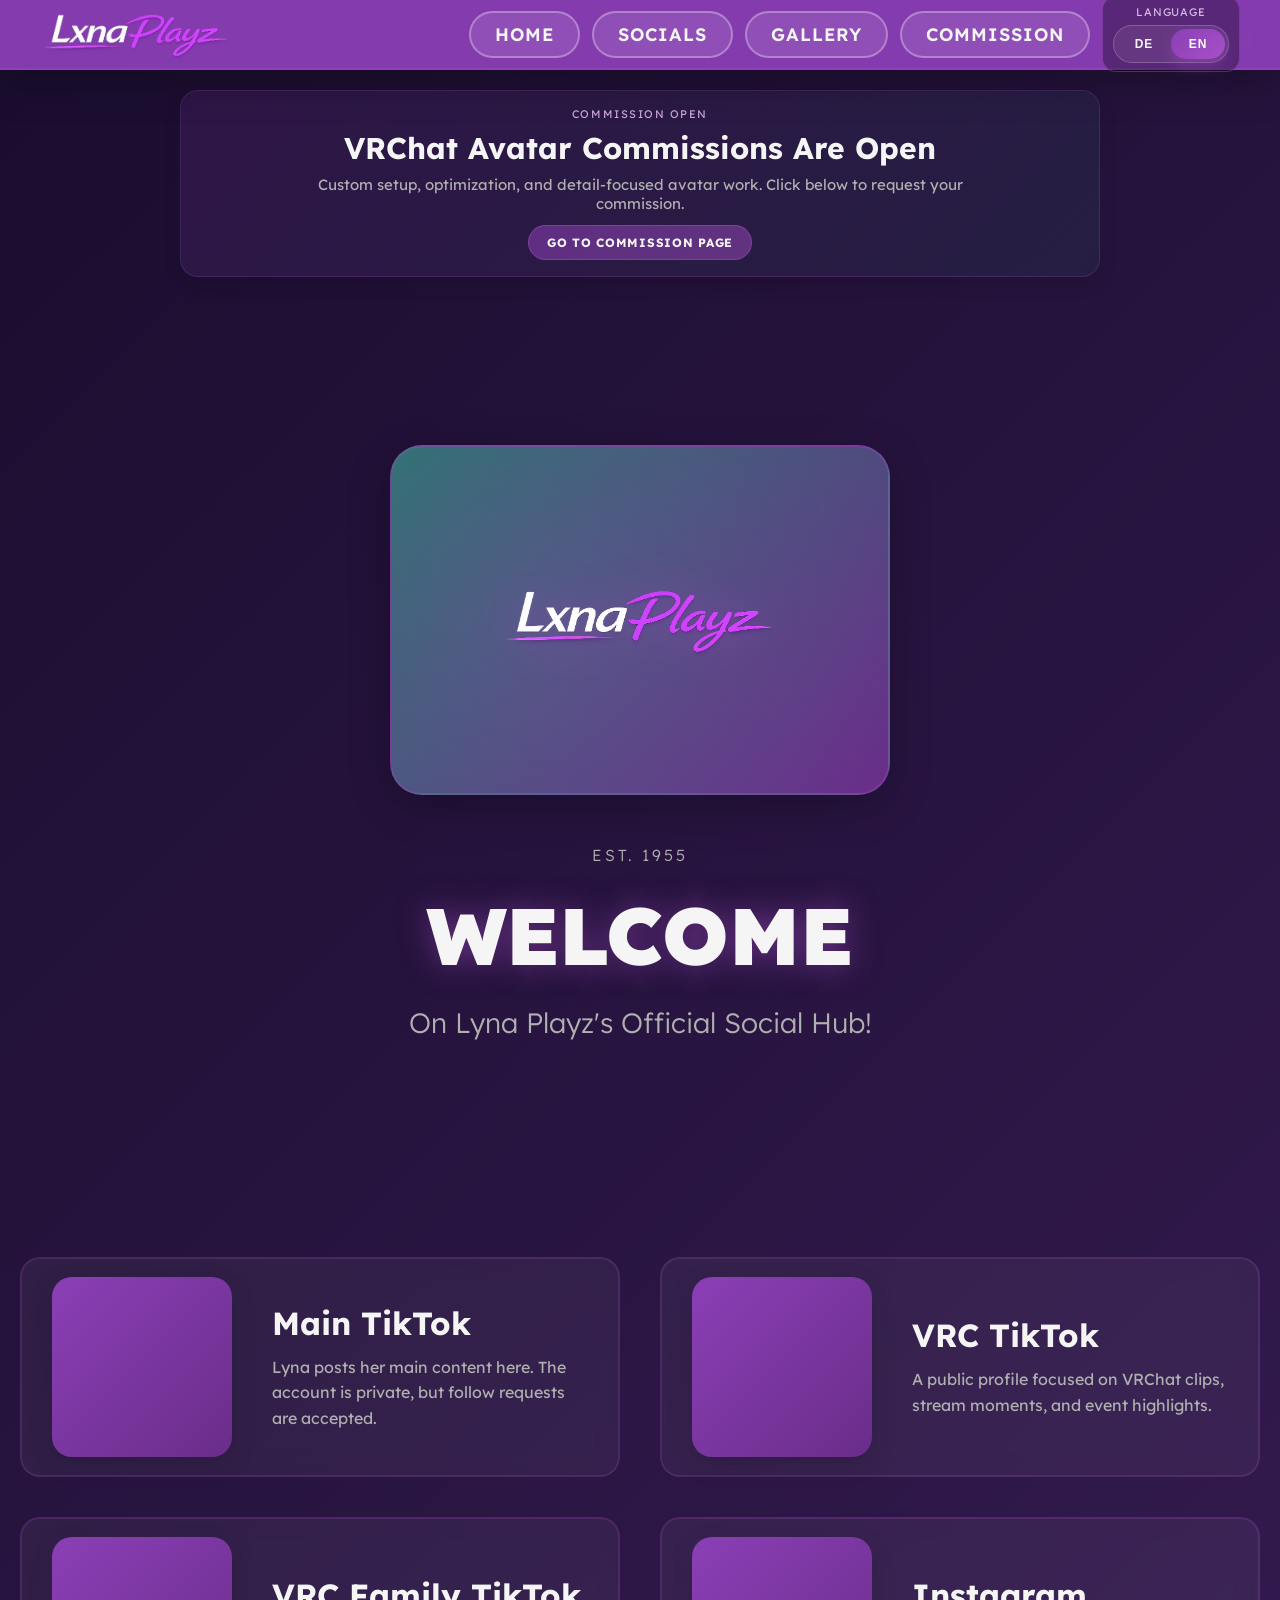
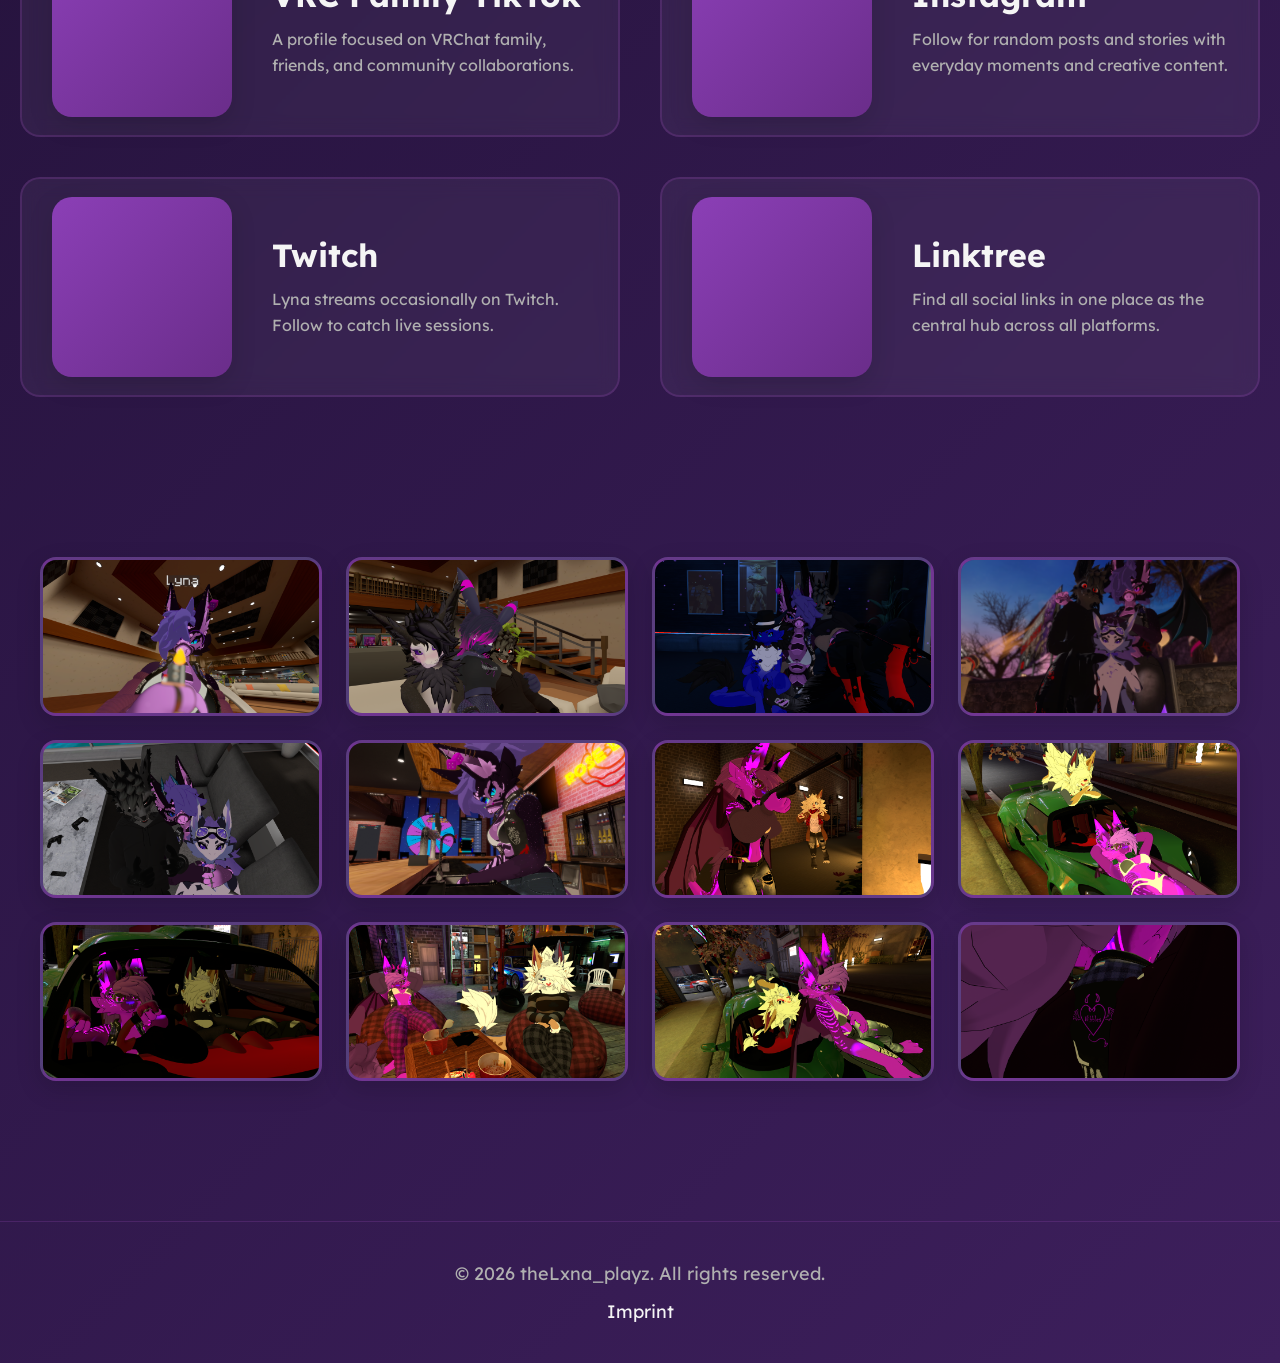
==== commit a3f4a630: "Test" ====
--- a/index.html
+++ b/index.html
@@ -87,7 +87,7 @@
             <img class="logo" src="res/pictures/LogoText.png" alt="Lyna Playz">
         </div>
 
-        <h5 class="est">Est. 2025</h5>
+        <h5 class="est">Est. 1955</h5>
         <h1 class="title" data-i18n="home_welcome">WELCOME</h1>
         <h2 class="title2" data-i18n="home_subtitle">On Lyna Playz's Official Social Hub!</h2>
     </div>
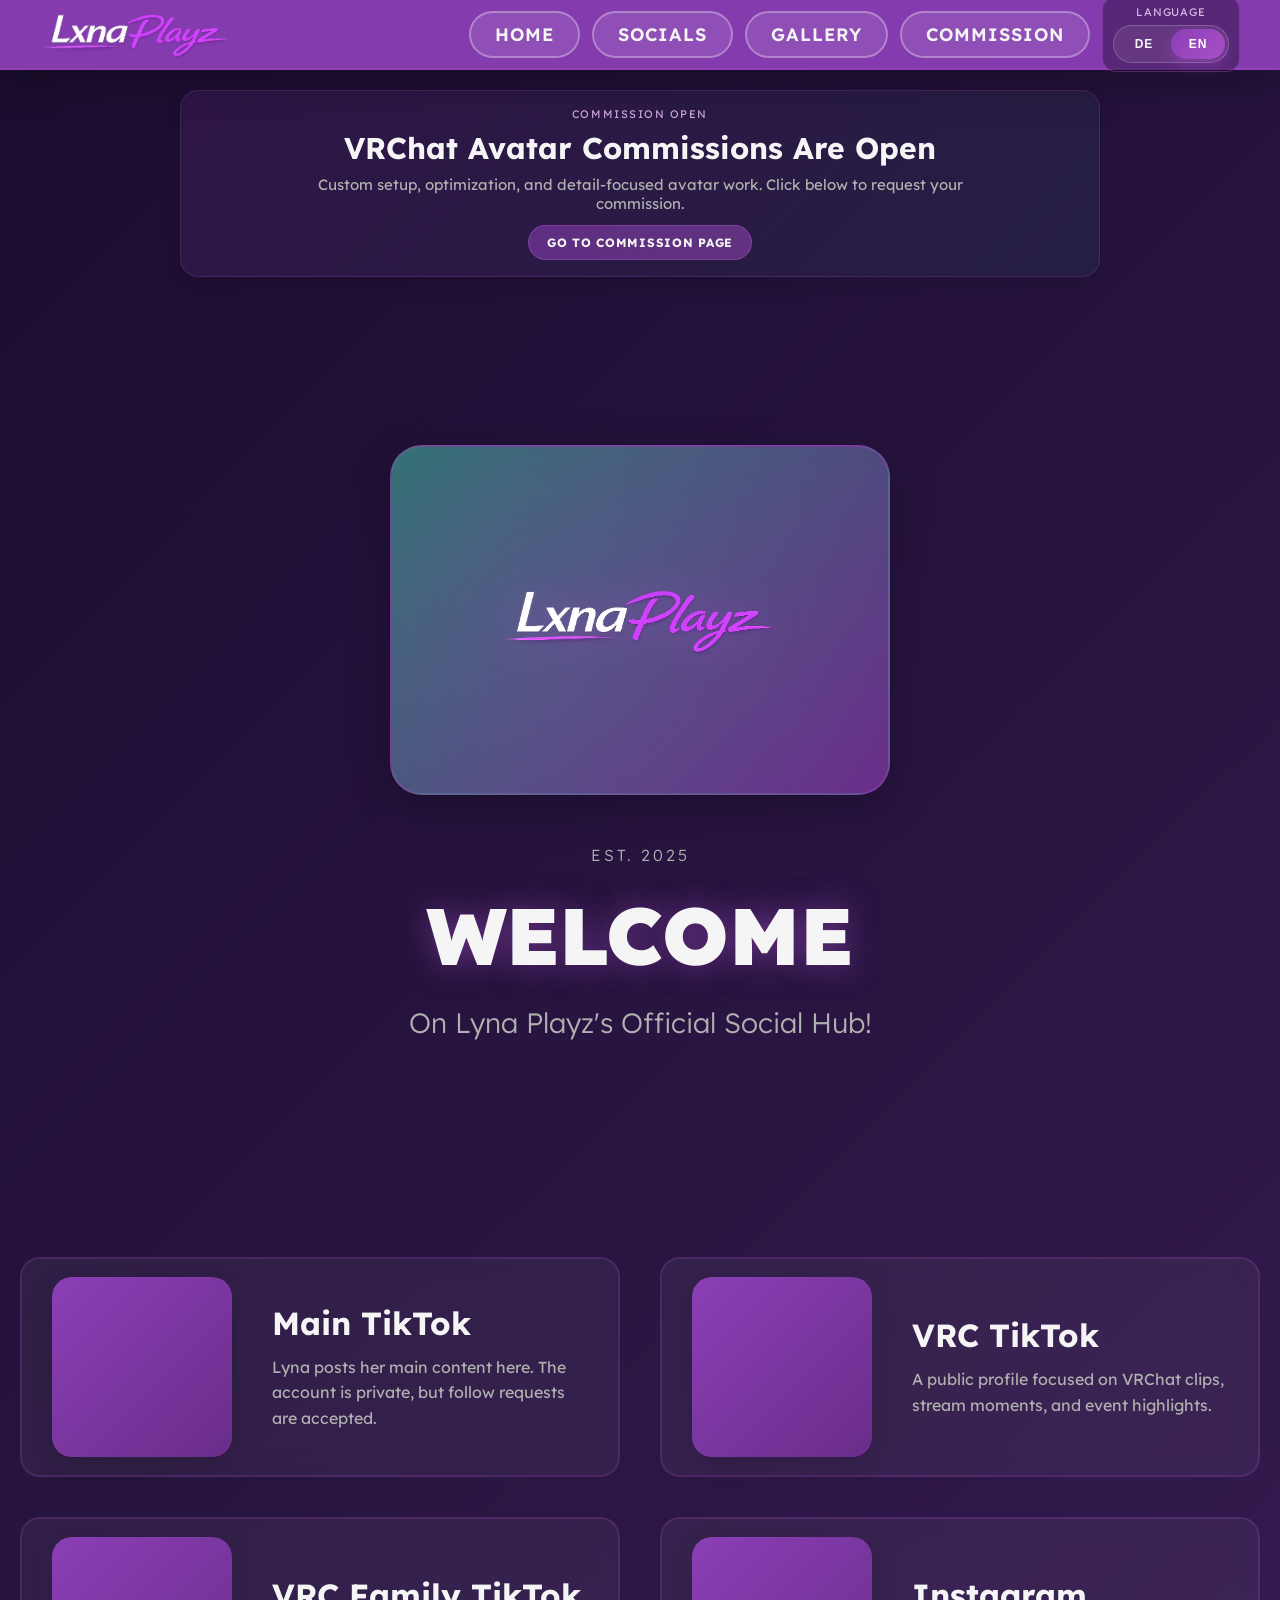
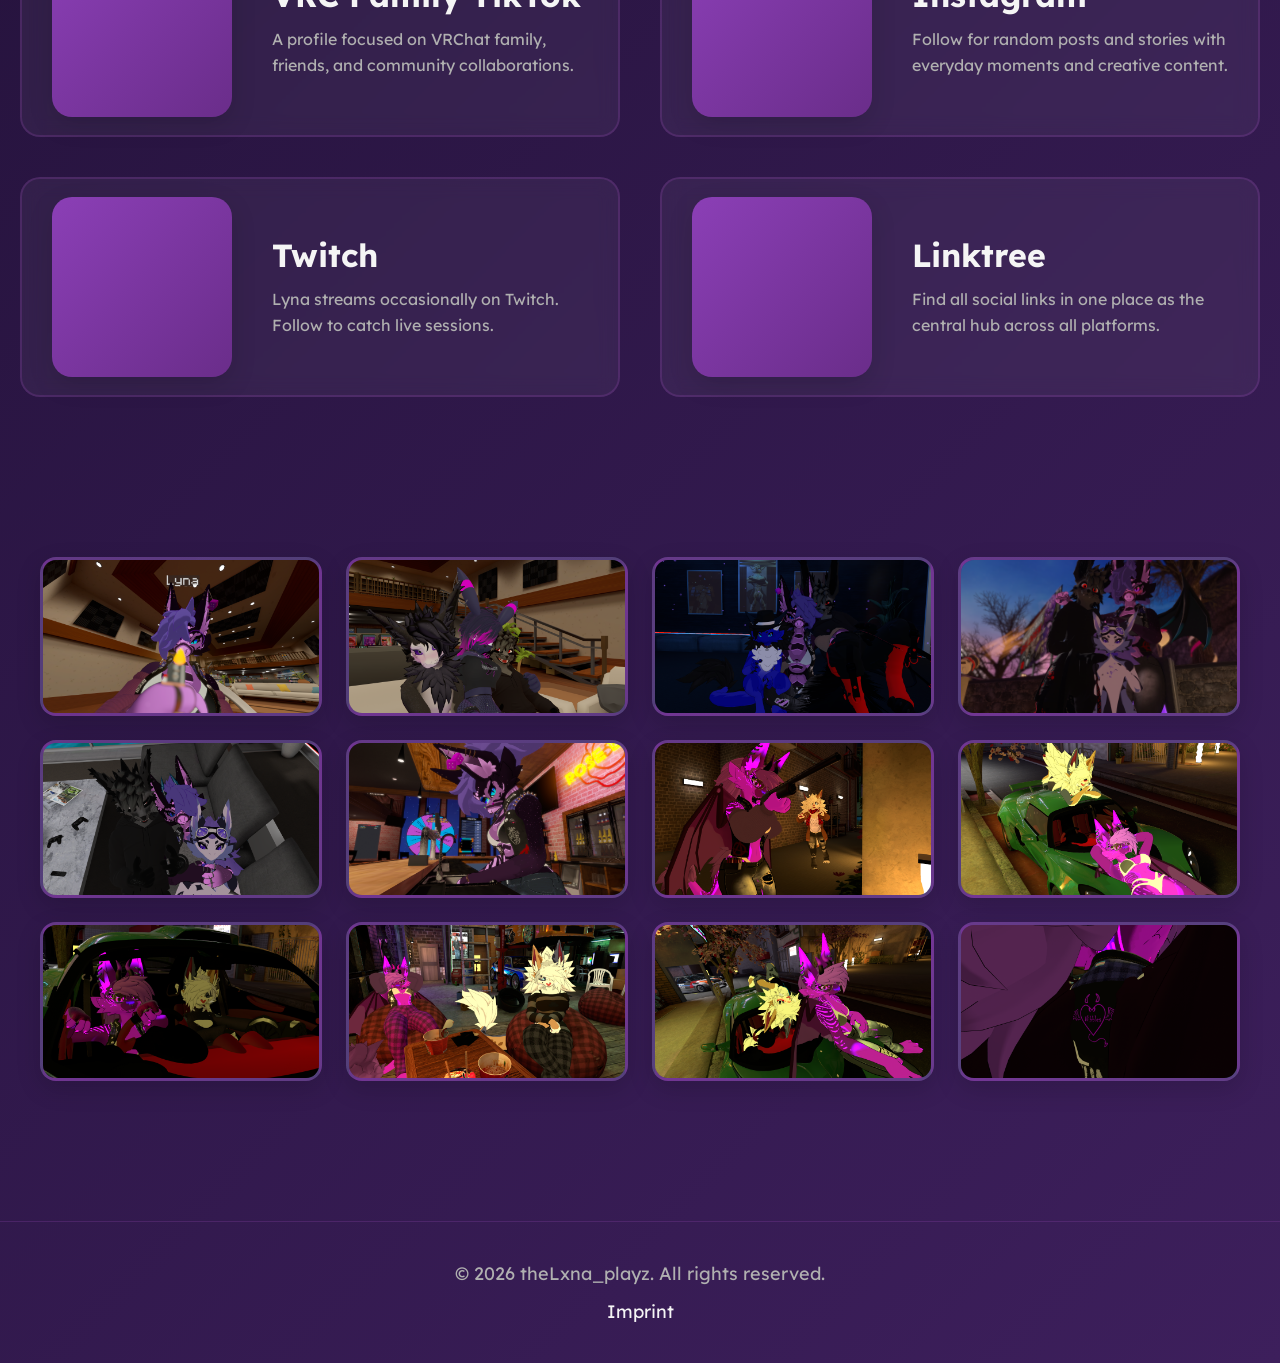
==== commit 06ca300f: "/ Redid SSL Booking / Added Page to Github Pages / Checked and Adjusted DNS" ====
--- a/index.html
+++ b/index.html
@@ -87,7 +87,7 @@
             <img class="logo" src="res/pictures/LogoText.png" alt="Lyna Playz">
         </div>
 
-        <h5 class="est">Est. 1955</h5>
+        <h5 class="est">Est. 2025</h5>
         <h1 class="title" data-i18n="home_welcome">WELCOME</h1>
         <h2 class="title2" data-i18n="home_subtitle">On Lyna Playz's Official Social Hub!</h2>
     </div>
